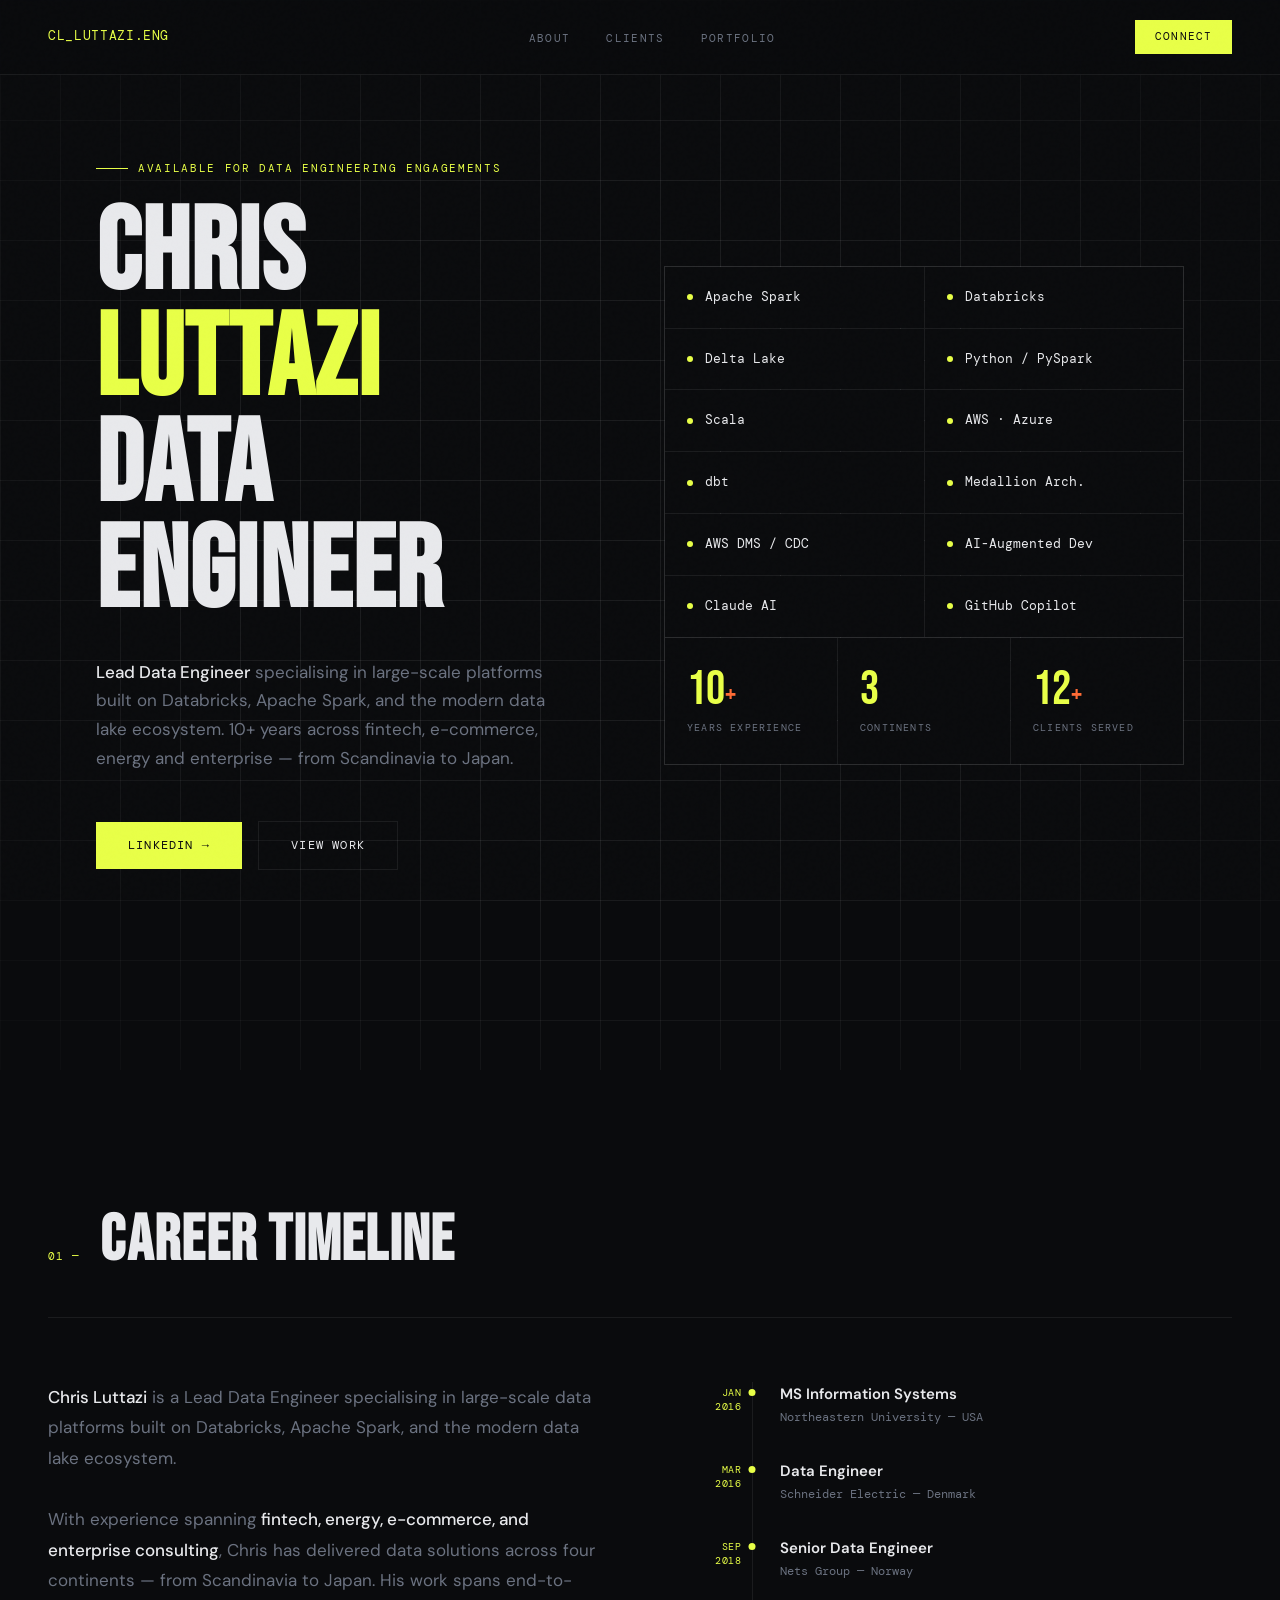
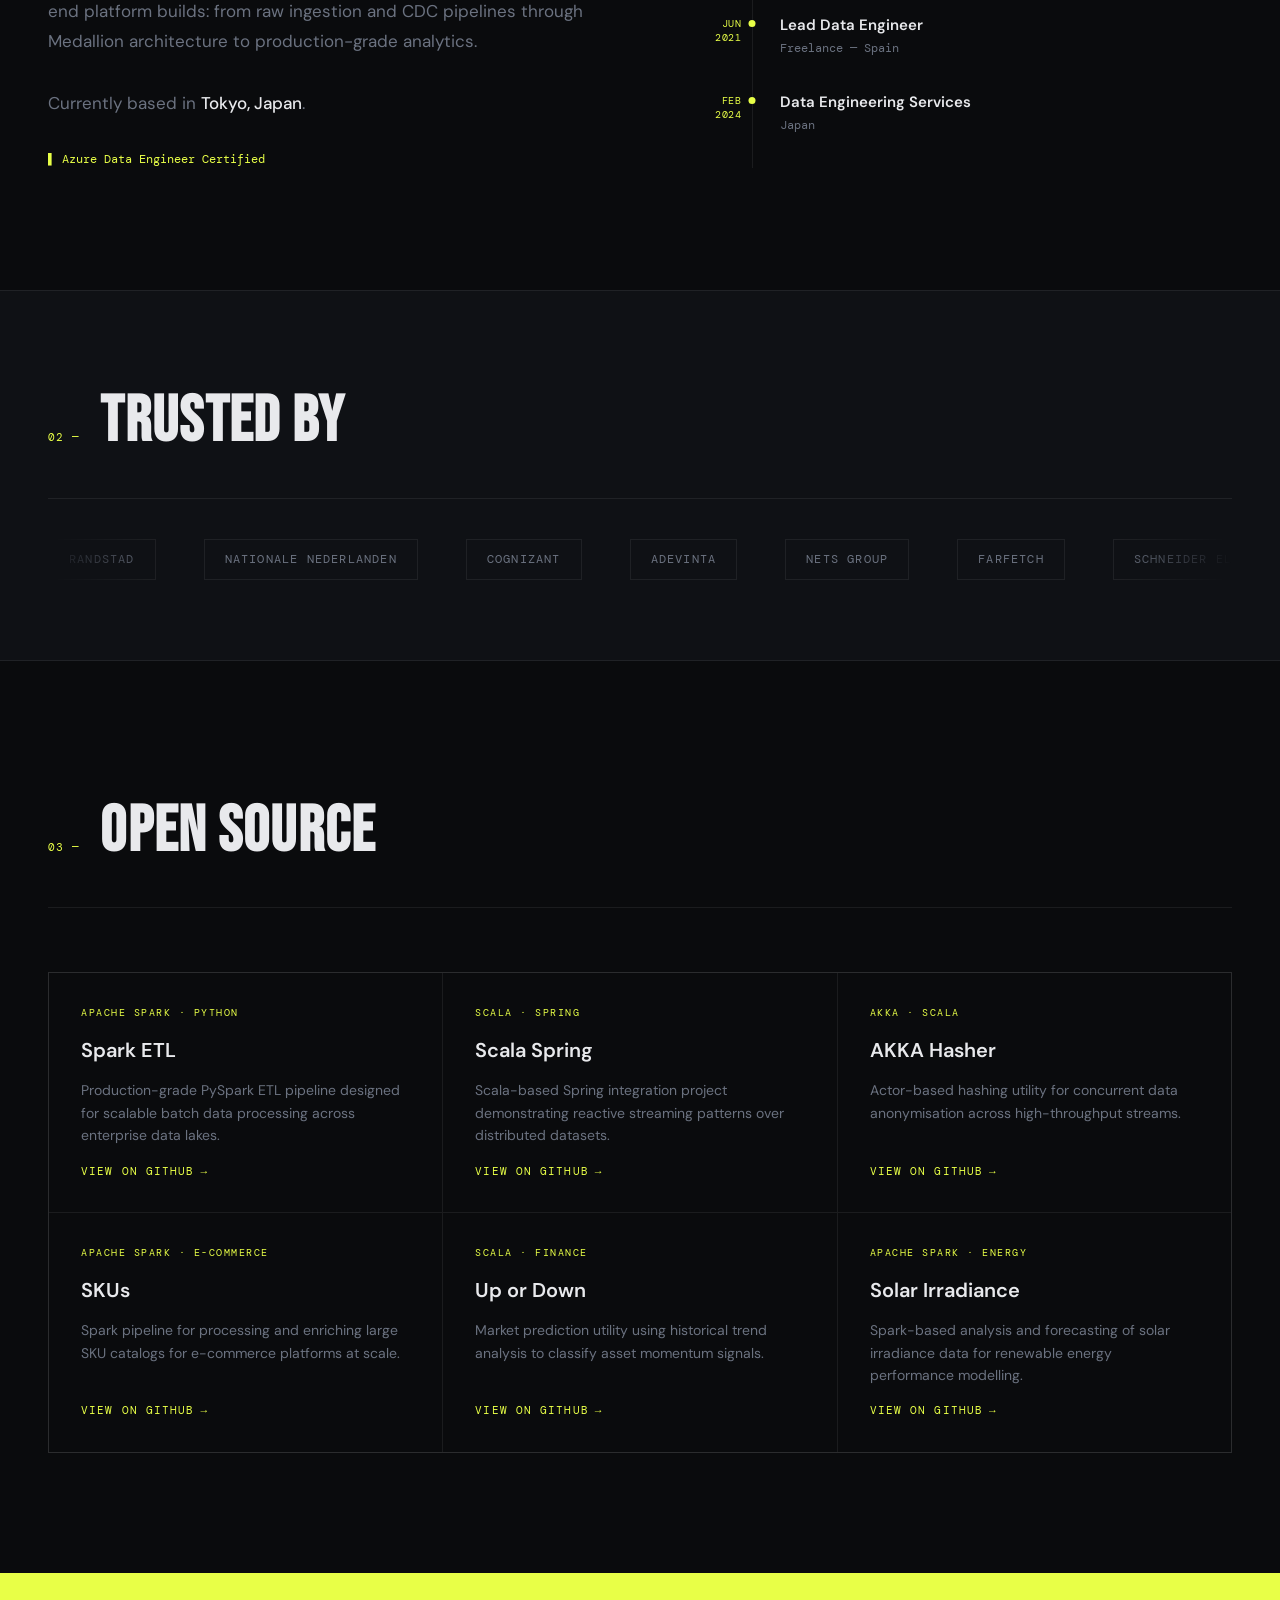
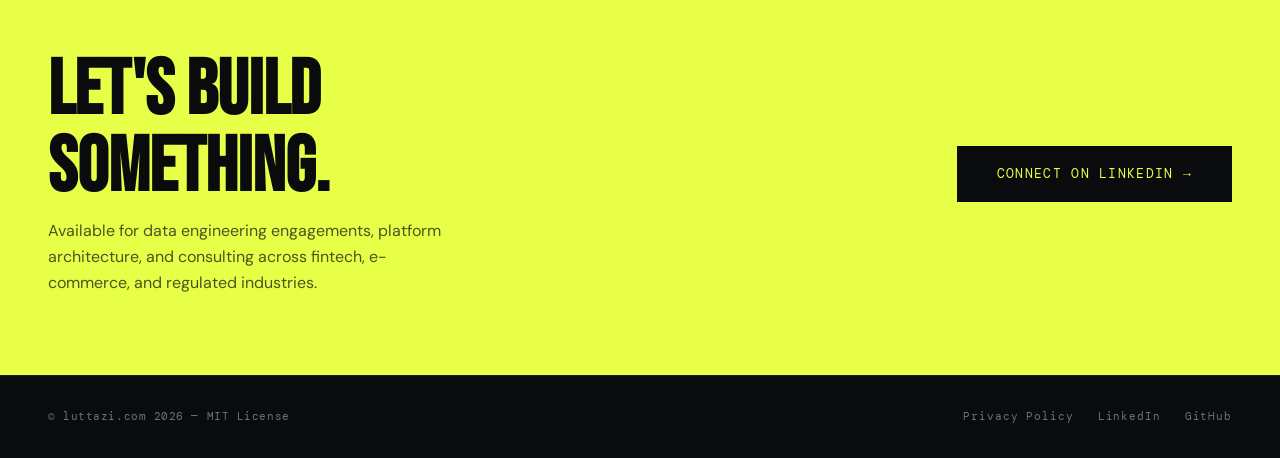
==== index.html @ 57ceda46 "Add Claude AI and GitHub Copilot to skills grid Co-Authored-By: Claude Sonnet 4.6 <noreply@anthropic" ====
<!DOCTYPE html>
<html lang="en">
<head>
<meta charset="UTF-8">
<meta name="viewport" content="width=device-width, initial-scale=1.0">
<title>Chris Luttazi — Data Engineer</title>
<link rel="preconnect" href="https://fonts.googleapis.com">
<link href="https://fonts.googleapis.com/css2?family=Bebas+Neue&family=DM+Mono:ital,wght@0,300;0,400;0,500;1,300&family=DM+Sans:wght@300;400;500;600&display=swap" rel="stylesheet">
<style>
  :root {
    --bg: #0a0b0d;
    --bg2: #0f1115;
    --surface: #14161b;
    --border: rgba(255,255,255,0.07);
    --accent: #e8ff47;
    --accent2: #ff6b35;
    --text: #e8e9ec;
    --muted: #6b7280;
    --mono: 'DM Mono', monospace;
    --sans: 'DM Sans', sans-serif;
    --display: 'Bebas Neue', sans-serif;
  }

  *, *::before, *::after { box-sizing: border-box; margin: 0; padding: 0; }

  html { scroll-behavior: smooth; }

  body {
    background: var(--bg);
    color: var(--text);
    font-family: var(--sans);
    font-size: 16px;
    line-height: 1.6;
    overflow-x: hidden;
  }

  /* ── NOISE TEXTURE OVERLAY ─────────────────── */
  body::before {
    content: '';
    position: fixed;
    inset: 0;
    background-image: url("data:image/svg+xml,%3Csvg viewBox='0 0 256 256' xmlns='http://www.w3.org/2000/svg'%3E%3Cfilter id='n'%3E%3CfeTurbulence type='fractalNoise' baseFrequency='0.9' numOctaves='4' stitchTiles='stitch'/%3E%3C/filter%3E%3Crect width='100%25' height='100%25' filter='url(%23n)' opacity='0.035'/%3E%3C/svg%3E");
    pointer-events: none;
    z-index: 999;
    opacity: 0.4;
  }

  /* ── NAV ────────────────────────────────────── */
  nav {
    position: fixed;
    top: 0; left: 0; right: 0;
    z-index: 100;
    display: flex;
    align-items: center;
    justify-content: space-between;
    padding: 20px 48px;
    border-bottom: 1px solid var(--border);
    background: rgba(10,11,13,0.85);
    backdrop-filter: blur(12px);
  }

  .nav-logo {
    font-family: var(--mono);
    font-size: 13px;
    color: var(--accent);
    letter-spacing: 0.05em;
    text-decoration: none;
  }

  .nav-links {
    display: flex;
    gap: 36px;
    list-style: none;
  }

  .nav-links a {
    font-family: var(--mono);
    font-size: 11px;
    letter-spacing: 0.12em;
    text-transform: uppercase;
    color: var(--muted);
    text-decoration: none;
    transition: color 0.2s;
  }

  .nav-links a:hover { color: var(--accent); }

  .nav-cta {
    font-family: var(--mono);
    font-size: 11px;
    letter-spacing: 0.1em;
    text-transform: uppercase;
    color: var(--bg);
    background: var(--accent);
    padding: 8px 20px;
    text-decoration: none;
    transition: background 0.2s;
  }

  .nav-cta:hover { background: #d4eb00; }

  /* ── HERO ────────────────────────────────────── */
  #hero {
    min-height: 100vh;
    display: grid;
    grid-template-columns: 1fr 1fr;
    padding-top: 80px;
    position: relative;
    overflow: hidden;
  }

  .hero-grid-bg {
    position: absolute;
    inset: 0;
    background-image:
      linear-gradient(var(--border) 1px, transparent 1px),
      linear-gradient(90deg, var(--border) 1px, transparent 1px);
    background-size: 60px 60px;
    mask-image: radial-gradient(ellipse 80% 80% at 50% 50%, black 40%, transparent 100%);
  }

  .hero-left {
    display: flex;
    flex-direction: column;
    justify-content: center;
    padding: 80px 48px 80px 48px;
    position: relative;
    z-index: 1;
  }

  .hero-label {
    font-family: var(--mono);
    font-size: 11px;
    letter-spacing: 0.15em;
    text-transform: uppercase;
    color: var(--accent);
    margin-bottom: 24px;
    display: flex;
    align-items: center;
    gap: 10px;
  }

  .hero-label::before {
    content: '';
    display: block;
    width: 32px;
    height: 1px;
    background: var(--accent);
  }

  .hero-title {
    font-family: var(--display);
    font-size: clamp(72px, 9vw, 130px);
    line-height: 0.92;
    letter-spacing: 0.01em;
    margin-bottom: 32px;
  }

  .hero-title .line-accent { color: var(--accent); }

  .hero-desc {
    font-size: 17px;
    color: var(--muted);
    line-height: 1.7;
    max-width: 480px;
    margin-bottom: 48px;
  }

  .hero-desc strong { color: var(--text); font-weight: 500; }

  .hero-actions {
    display: flex;
    gap: 16px;
    align-items: center;
  }

  .btn-primary {
    font-family: var(--mono);
    font-size: 12px;
    letter-spacing: 0.1em;
    text-transform: uppercase;
    color: var(--bg);
    background: var(--accent);
    padding: 14px 32px;
    text-decoration: none;
    transition: all 0.2s;
  }

  .btn-primary:hover { background: #d4eb00; transform: translateY(-1px); }

  .btn-ghost {
    font-family: var(--mono);
    font-size: 12px;
    letter-spacing: 0.1em;
    text-transform: uppercase;
    color: var(--text);
    border: 1px solid var(--border);
    padding: 14px 32px;
    text-decoration: none;
    transition: all 0.2s;
  }

  .btn-ghost:hover { border-color: var(--accent); color: var(--accent); }

  .hero-right {
    display: flex;
    flex-direction: column;
    justify-content: center;
    padding: 80px 48px 80px 24px;
    position: relative;
    z-index: 1;
  }

  .stack-grid {
    display: grid;
    grid-template-columns: 1fr 1fr;
    gap: 1px;
    background: var(--border);
    border: 1px solid var(--border);
  }

  .stack-item {
    background: var(--bg);
    padding: 20px 22px;
    display: flex;
    align-items: center;
    gap: 12px;
    transition: background 0.2s;
  }

  .stack-item:hover { background: var(--surface); }

  .stack-dot {
    width: 6px;
    height: 6px;
    border-radius: 50%;
    background: var(--accent);
    flex-shrink: 0;
  }

  .stack-item span {
    font-family: var(--mono);
    font-size: 13px;
    color: var(--text);
  }

  .hero-stats {
    display: grid;
    grid-template-columns: repeat(3, 1fr);
    gap: 1px;
    background: var(--border);
    border: 1px solid var(--border);
    border-top: none;
  }

  .stat {
    background: var(--bg);
    padding: 28px 22px;
  }

  .stat-num {
    font-family: var(--display);
    font-size: 48px;
    color: var(--accent);
    line-height: 1;
    margin-bottom: 6px;
  }

  .stat-label {
    font-family: var(--mono);
    font-size: 10px;
    letter-spacing: 0.12em;
    text-transform: uppercase;
    color: var(--muted);
  }

  /* ── SECTION BASE ───────────────────────────── */
  section {
    padding: 120px 48px;
    max-width: 1280px;
    margin: 0 auto;
  }

  .section-header {
    display: flex;
    align-items: baseline;
    gap: 20px;
    margin-bottom: 64px;
    border-bottom: 1px solid var(--border);
    padding-bottom: 24px;
  }

  .section-num {
    font-family: var(--mono);
    font-size: 11px;
    color: var(--accent);
    letter-spacing: 0.1em;
  }

  .section-title {
    font-family: var(--display);
    font-size: clamp(36px, 5vw, 64px);
    letter-spacing: 0.02em;
    flex: 1;
  }

  /* ── TIMELINE ───────────────────────────────── */
  #about { max-width: 1280px; }

  .about-grid {
    display: grid;
    grid-template-columns: 1fr 1fr;
    gap: 80px;
    align-items: start;
  }

  .about-bio {
    font-size: 17px;
    color: var(--muted);
    line-height: 1.8;
  }

  .about-bio strong { color: var(--text); font-weight: 500; }

  .timeline {
    position: relative;
  }

  .timeline::before {
    content: '';
    position: absolute;
    left: 72px;
    top: 0; bottom: 0;
    width: 1px;
    background: var(--border);
  }

  .timeline-item {
    display: grid;
    grid-template-columns: 72px 1fr;
    gap: 0;
    margin-bottom: 32px;
  }

  .timeline-date {
    font-family: var(--mono);
    font-size: 10px;
    letter-spacing: 0.08em;
    color: var(--accent);
    text-align: right;
    line-height: 1.4;
    padding-top: 4px;
    padding-right: 10px;
  }

  .timeline-content {
    padding-left: 28px;
    position: relative;
  }

  .timeline-content::before {
    content: '';
    position: absolute;
    left: 0;
    top: 7px;
    width: 7px;
    height: 7px;
    background: var(--accent);
    border-radius: 50%;
    transform: translateX(-50%);
  }



  .timeline-role {
    font-family: var(--sans);
    font-weight: 600;
    font-size: 15px;
    color: var(--text);
    margin-bottom: 2px;
  }

  .timeline-org {
    font-family: var(--mono);
    font-size: 12px;
    color: var(--muted);
  }

  /* ── CLIENTS ────────────────────────────────── */
  #clients {
    background: var(--bg2);
    max-width: 100%;
    border-top: 1px solid var(--border);
    border-bottom: 1px solid var(--border);
    padding: 80px 48px;
  }

  #clients .inner {
    max-width: 1280px;
    margin: 0 auto;
  }

  .client-scroll-track {
    overflow: hidden;
    mask-image: linear-gradient(90deg, transparent, black 10%, black 90%, transparent);
  }

  .client-scroll {
    display: flex;
    gap: 48px;
    align-items: center;
    animation: scroll-left 30s linear infinite;
    width: max-content;
  }

  .client-scroll:hover { animation-play-state: paused; }

  @keyframes scroll-left {
    from { transform: translateX(0); }
    to { transform: translateX(-50%); }
  }

  .client-tag {
    font-family: var(--mono);
    font-size: 12px;
    letter-spacing: 0.1em;
    text-transform: uppercase;
    color: var(--muted);
    white-space: nowrap;
    padding: 10px 20px;
    border: 1px solid var(--border);
    transition: all 0.2s;
  }

  .client-tag:hover { color: var(--accent); border-color: var(--accent); }

  /* ── PORTFOLIO ──────────────────────────────── */
  .portfolio-grid {
    display: grid;
    grid-template-columns: repeat(3, 1fr);
    gap: 1px;
    background: var(--border);
    border: 1px solid var(--border);
  }

  .project-card {
    background: var(--bg);
    padding: 32px;
    display: flex;
    flex-direction: column;
    gap: 16px;
    transition: background 0.25s;
    text-decoration: none;
    color: inherit;
    position: relative;
    overflow: hidden;
  }

  .project-card::after {
    content: '';
    position: absolute;
    bottom: 0; left: 0; right: 0;
    height: 2px;
    background: var(--accent);
    transform: scaleX(0);
    transform-origin: left;
    transition: transform 0.3s ease;
  }

  .project-card:hover { background: var(--surface); }
  .project-card:hover::after { transform: scaleX(1); }

  .project-tag {
    font-family: var(--mono);
    font-size: 10px;
    letter-spacing: 0.15em;
    text-transform: uppercase;
    color: var(--accent);
  }

  .project-title {
    font-family: var(--sans);
    font-size: 20px;
    font-weight: 600;
    color: var(--text);
    line-height: 1.3;
  }

  .project-desc {
    font-size: 14px;
    color: var(--muted);
    line-height: 1.6;
    flex: 1;
  }

  .project-link {
    font-family: var(--mono);
    font-size: 11px;
    letter-spacing: 0.1em;
    text-transform: uppercase;
    color: var(--accent);
    display: flex;
    align-items: center;
    gap: 6px;
  }

  .project-link::after { content: '→'; }

  /* ── CTA BAND ───────────────────────────────── */
  #contact {
    background: var(--accent);
    max-width: 100%;
    border: none;
    padding: 80px 48px;
  }

  #contact .inner {
    max-width: 1280px;
    margin: 0 auto;
    display: flex;
    align-items: center;
    justify-content: space-between;
    gap: 40px;
  }

  #contact h2 {
    font-family: var(--display);
    font-size: clamp(40px, 6vw, 80px);
    color: var(--bg);
    line-height: 1;
  }

  #contact p {
    font-size: 16px;
    color: rgba(10,11,13,0.7);
    max-width: 400px;
    margin-top: 12px;
  }

  .cta-link {
    font-family: var(--mono);
    font-size: 13px;
    letter-spacing: 0.1em;
    text-transform: uppercase;
    color: var(--accent);
    background: var(--bg);
    padding: 18px 40px;
    text-decoration: none;
    white-space: nowrap;
    transition: all 0.2s;
    flex-shrink: 0;
  }

  .cta-link:hover { background: #0f1115; }

  /* ── FOOTER ─────────────────────────────────── */
  footer {
    background: var(--bg);
    border-top: 1px solid var(--border);
    padding: 32px 48px;
    display: flex;
    align-items: center;
    justify-content: space-between;
  }

  .footer-left {
    font-family: var(--mono);
    font-size: 11px;
    color: var(--muted);
    letter-spacing: 0.05em;
  }

  .footer-links {
    display: flex;
    gap: 24px;
  }

  .footer-links a {
    font-family: var(--mono);
    font-size: 11px;
    color: var(--muted);
    text-decoration: none;
    letter-spacing: 0.08em;
    transition: color 0.2s;
  }

  .footer-links a:hover { color: var(--accent); }

  /* ── ANIMATIONS ──────────────────────────────── */
  .fade-in {
    opacity: 0;
    transform: translateY(20px);
    transition: opacity 0.6s ease, transform 0.6s ease;
  }

  .fade-in.visible {
    opacity: 1;
    transform: translateY(0);
  }

  /* ── TERMINAL BLINK ──────────────────────────── */
  .blink {
    animation: blink 1.1s step-end infinite;
  }

  @keyframes blink {
    50% { opacity: 0; }
  }

  /* ── HAMBURGER ───────────────────────────────── */
  .nav-hamburger {
    display: none;
    flex-direction: column;
    gap: 5px;
    background: none;
    border: none;
    cursor: pointer;
    padding: 4px;
  }

  .nav-hamburger span {
    display: block;
    width: 22px;
    height: 1px;
    background: var(--text);
    transition: all 0.25s;
  }

  /* ── RESPONSIVE ──────────────────────────────── */
  @media (max-width: 900px) {
    nav { padding: 16px 24px; position: relative; }
    .nav-hamburger { display: flex; }
    .nav-links {
      display: none;
      position: absolute;
      top: 100%;
      left: 0; right: 0;
      flex-direction: column;
      gap: 0;
      background: rgba(10,11,13,0.97);
      backdrop-filter: blur(12px);
      border-bottom: 1px solid var(--border);
    }
    .nav-links.open { display: flex; }
    .nav-links li a {
      display: block;
      padding: 16px 24px;
      border-top: 1px solid var(--border);
    }
    #hero { grid-template-columns: 1fr; min-height: auto; }
    .hero-left { padding: 100px 24px 40px; }
    .hero-right { padding: 0 24px 60px; }
    section { padding: 80px 24px; }
    .about-grid { grid-template-columns: 1fr; gap: 48px; }
    .portfolio-grid { grid-template-columns: 1fr 1fr; }
    #contact .inner { flex-direction: column; }
    footer { flex-direction: column; gap: 16px; text-align: center; }
    .hero-stats { grid-template-columns: repeat(3, 1fr); }
  }

  @media (max-width: 600px) {
    .portfolio-grid { grid-template-columns: 1fr; }
    .stack-grid { grid-template-columns: 1fr 1fr; }
    .hero-title { font-size: 64px; }
    .hero-stats { grid-template-columns: 1fr 1fr; }
  }
</style>
</head>
<body>

<!-- NAV -->
<nav>
  <a href="#" class="nav-logo">CL_LUTTAZI.ENG</a>
  <ul class="nav-links">
    <li><a href="#about">About</a></li>
    <li><a href="#clients">Clients</a></li>
    <li><a href="#portfolio">Portfolio</a></li>
  </ul>
  <a href="https://www.linkedin.com/in/chrisluttazi/" class="nav-cta" target="_blank">Connect</a>
  <button class="nav-hamburger" aria-label="Toggle navigation" aria-expanded="false">
    <span></span><span></span><span></span>
  </button>
</nav>

<!-- HERO -->
<section id="hero">
  <div class="hero-grid-bg"></div>

  <div class="hero-left">
    <div class="hero-label">Available for Data Engineering Engagements</div>
    <h1 class="hero-title">
      CHRIS<br>
      <span class="line-accent">LUTTAZI</span><br>
      DATA<br>
      ENGINEER
    </h1>
    <p class="hero-desc">
      <strong>Lead Data Engineer</strong> specialising in large-scale platforms built on Databricks, Apache Spark, and the modern data lake ecosystem. 10+ years across fintech, e-commerce, energy and enterprise — from Scandinavia to Japan.
    </p>
    <div class="hero-actions">
      <a href="https://www.linkedin.com/in/chrisluttazi/" class="btn-primary" target="_blank">LinkedIn →</a>
      <a href="#portfolio" class="btn-ghost">View Work</a>
    </div>
  </div>

  <div class="hero-right">
    <div class="stack-grid">
      <div class="stack-item"><div class="stack-dot"></div><span>Apache Spark</span></div>
      <div class="stack-item"><div class="stack-dot"></div><span>Databricks</span></div>
      <div class="stack-item"><div class="stack-dot"></div><span>Delta Lake</span></div>
      <div class="stack-item"><div class="stack-dot"></div><span>Python / PySpark</span></div>
      <div class="stack-item"><div class="stack-dot"></div><span>Scala</span></div>
      <div class="stack-item"><div class="stack-dot"></div><span>AWS · Azure</span></div>
      <div class="stack-item"><div class="stack-dot"></div><span>dbt</span></div>
      <div class="stack-item"><div class="stack-dot"></div><span>Medallion Arch.</span></div>
      <div class="stack-item"><div class="stack-dot"></div><span>AWS DMS / CDC</span></div>
      <div class="stack-item"><div class="stack-dot"></div><span>AI-Augmented Dev</span></div>
      <div class="stack-item"><div class="stack-dot"></div><span>Claude AI</span></div>
      <div class="stack-item"><div class="stack-dot"></div><span>GitHub Copilot</span></div>
    </div>
    <div class="hero-stats">
      <div class="stat">
        <div class="stat-num">10<span style="font-size:28px;color:var(--accent2)">+</span></div>
        <div class="stat-label">Years Experience</div>
      </div>
      <div class="stat">
        <div class="stat-num">3</div>
        <div class="stat-label">Continents</div>
      </div>
      <div class="stat">
        <div class="stat-num">12<span style="font-size:28px;color:var(--accent2)">+</span></div>
        <div class="stat-label">Clients Served</div>
      </div>
    </div>
  </div>
</section>

<!-- ABOUT -->
<section id="about">
  <div class="section-header">
    <span class="section-num">01 —</span>
    <h2 class="section-title">CAREER TIMELINE</h2>
  </div>
  <div class="about-grid">
    <div class="about-bio fade-in">
      <p><strong>Chris Luttazi</strong> is a Lead Data Engineer specialising in large-scale data platforms built on Databricks, Apache Spark, and the modern data lake ecosystem.</p>
      <br>
      <p>With experience spanning <strong>fintech, energy, e-commerce, and enterprise consulting</strong>, Chris has delivered data solutions across four continents — from Scandinavia to Japan. His work spans end-to-end platform builds: from raw ingestion and CDC pipelines through Medallion architecture to production-grade analytics.</p>
      <br>
      <p>Currently based in <strong>Tokyo, Japan</strong>.</p>
      <br>
      <p style="font-family: var(--mono); font-size: 12px; color: var(--accent);">
        <span class="blink">▌</span> Azure Data Engineer Certified
      </p>
    </div>
    <div class="timeline fade-in">
      <div class="timeline-item">
        <div class="timeline-date">JAN<br>2016</div>
        <div class="timeline-content">
          <div class="timeline-role">MS Information Systems</div>
          <div class="timeline-org">Northeastern University — USA</div>
        </div>
      </div>
      <div class="timeline-item">
        <div class="timeline-date">MAR<br>2016</div>
        <div class="timeline-content">
          <div class="timeline-role">Data Engineer</div>
          <div class="timeline-org">Schneider Electric — Denmark</div>
        </div>
      </div>
      <div class="timeline-item">
        <div class="timeline-date">SEP<br>2018</div>
        <div class="timeline-content">
          <div class="timeline-role">Senior Data Engineer</div>
          <div class="timeline-org">Nets Group — Norway</div>
        </div>
      </div>
      <div class="timeline-item">
        <div class="timeline-date">JUN<br>2021</div>
        <div class="timeline-content">
          <div class="timeline-role">Lead Data Engineer</div>
          <div class="timeline-org">Freelance — Spain</div>
        </div>
      </div>
      <div class="timeline-item">
        <div class="timeline-date">FEB<br>2024</div>
        <div class="timeline-content">
          <div class="timeline-role">Data Engineering Services</div>
          <div class="timeline-org">Japan</div>
        </div>
      </div>
    </div>
  </div>
</section>

<!-- CLIENTS -->
<div id="clients">
  <div class="inner">
    <div class="section-header" style="margin-bottom: 40px;">
      <span class="section-num">02 —</span>
      <h2 class="section-title">TRUSTED BY</h2>
    </div>
    <div class="client-scroll-track">
      <div class="client-scroll">
        <!-- first set -->
        <div class="client-tag">Randstad</div>
        <div class="client-tag">Nationale Nederlanden</div>
        <div class="client-tag">Cognizant</div>
        <div class="client-tag">Adevinta</div>
        <div class="client-tag">Nets Group</div>
        <div class="client-tag">Farfetch</div>
        <div class="client-tag">Schneider Electric</div>
        <div class="client-tag">Philip Morris International</div>
        <div class="client-tag">Huddle Group</div>
        <div class="client-tag">ExxonMobil</div>
        <div class="client-tag">Accenture</div>
        <div class="client-tag">Iceberg Solutions</div>
        <!-- duplicate for seamless loop -->
        <div class="client-tag">Randstad</div>
        <div class="client-tag">Nationale Nederlanden</div>
        <div class="client-tag">Cognizant</div>
        <div class="client-tag">Adevinta</div>
        <div class="client-tag">Nets Group</div>
        <div class="client-tag">Farfetch</div>
        <div class="client-tag">Schneider Electric</div>
        <div class="client-tag">Philip Morris International</div>
        <div class="client-tag">Huddle Group</div>
        <div class="client-tag">ExxonMobil</div>
        <div class="client-tag">Accenture</div>
        <div class="client-tag">Iceberg Solutions</div>
      </div>
    </div>
  </div>
</div>

<!-- PORTFOLIO -->
<section id="portfolio">
  <div class="section-header">
    <span class="section-num">03 —</span>
    <h2 class="section-title">OPEN SOURCE</h2>
  </div>
  <div class="portfolio-grid">
    <a class="project-card fade-in" href="https://github.com/cluttazi/spark-etl" target="_blank">
      <div class="project-tag">Apache Spark · Python</div>
      <div class="project-title">Spark ETL</div>
      <div class="project-desc">Production-grade PySpark ETL pipeline designed for scalable batch data processing across enterprise data lakes.</div>
      <div class="project-link">View on GitHub</div>
    </a>
    <a class="project-card fade-in" href="https://github.com/cluttazi/scala-spring" target="_blank">
      <div class="project-tag">Scala · Spring</div>
      <div class="project-title">Scala Spring</div>
      <div class="project-desc">Scala-based Spring integration project demonstrating reactive streaming patterns over distributed datasets.</div>
      <div class="project-link">View on GitHub</div>
    </a>
    <a class="project-card fade-in" href="https://github.com/cluttazi/hasher" target="_blank">
      <div class="project-tag">AKKA · Scala</div>
      <div class="project-title">AKKA Hasher</div>
      <div class="project-desc">Actor-based hashing utility for concurrent data anonymisation across high-throughput streams.</div>
      <div class="project-link">View on GitHub</div>
    </a>
    <a class="project-card fade-in" href="https://github.com/cluttazi/skus" target="_blank">
      <div class="project-tag">Apache Spark · E-Commerce</div>
      <div class="project-title">SKUs</div>
      <div class="project-desc">Spark pipeline for processing and enriching large SKU catalogs for e-commerce platforms at scale.</div>
      <div class="project-link">View on GitHub</div>
    </a>
    <a class="project-card fade-in" href="https://github.com/cluttazi/upordown" target="_blank">
      <div class="project-tag">Scala · Finance</div>
      <div class="project-title">Up or Down</div>
      <div class="project-desc">Market prediction utility using historical trend analysis to classify asset momentum signals.</div>
      <div class="project-link">View on GitHub</div>
    </a>
    <a class="project-card fade-in" href="https://github.com/cluttazi/solar-irradiance" target="_blank">
      <div class="project-tag">Apache Spark · Energy</div>
      <div class="project-title">Solar Irradiance</div>
      <div class="project-desc">Spark-based analysis and forecasting of solar irradiance data for renewable energy performance modelling.</div>
      <div class="project-link">View on GitHub</div>
    </a>
  </div>
</section>

<!-- CTA -->
<div id="contact">
  <div class="inner">
    <div>
      <h2>LET'S BUILD<br>SOMETHING.</h2>
      <p>Available for data engineering engagements, platform architecture, and consulting across fintech, e-commerce, and regulated industries.</p>
    </div>
    <a href="https://www.linkedin.com/in/chrisluttazi/" class="cta-link" target="_blank">Connect on LinkedIn →</a>
  </div>
</div>

<!-- FOOTER -->
<footer>
  <div class="footer-left">© luttazi.com 2026 — MIT License</div>
  <div class="footer-links">
    <a href="privacy.html">Privacy Policy</a>
    <a href="https://www.linkedin.com/in/chrisluttazi/" target="_blank">LinkedIn</a>
    <a href="https://github.com/cluttazi" target="_blank">GitHub</a>
  </div>
</footer>

<script>
  // Scroll-triggered fade-in
  const observer = new IntersectionObserver((entries) => {
    entries.forEach(entry => {
      if (entry.isIntersecting) entry.target.classList.add('visible');
    });
  }, { threshold: 0.1 });

  document.querySelectorAll('.fade-in').forEach(el => observer.observe(el));

  // Mobile nav toggle
  const hamburger = document.querySelector('.nav-hamburger');
  const navLinks = document.querySelector('.nav-links');

  hamburger.addEventListener('click', () => {
    const isOpen = navLinks.classList.toggle('open');
    hamburger.setAttribute('aria-expanded', isOpen);
  });

  // Close nav when a link is clicked
  navLinks.querySelectorAll('a').forEach(link => {
    link.addEventListener('click', () => {
      navLinks.classList.remove('open');
      hamburger.setAttribute('aria-expanded', 'false');
    });
  });
</script>
</body>
</html>
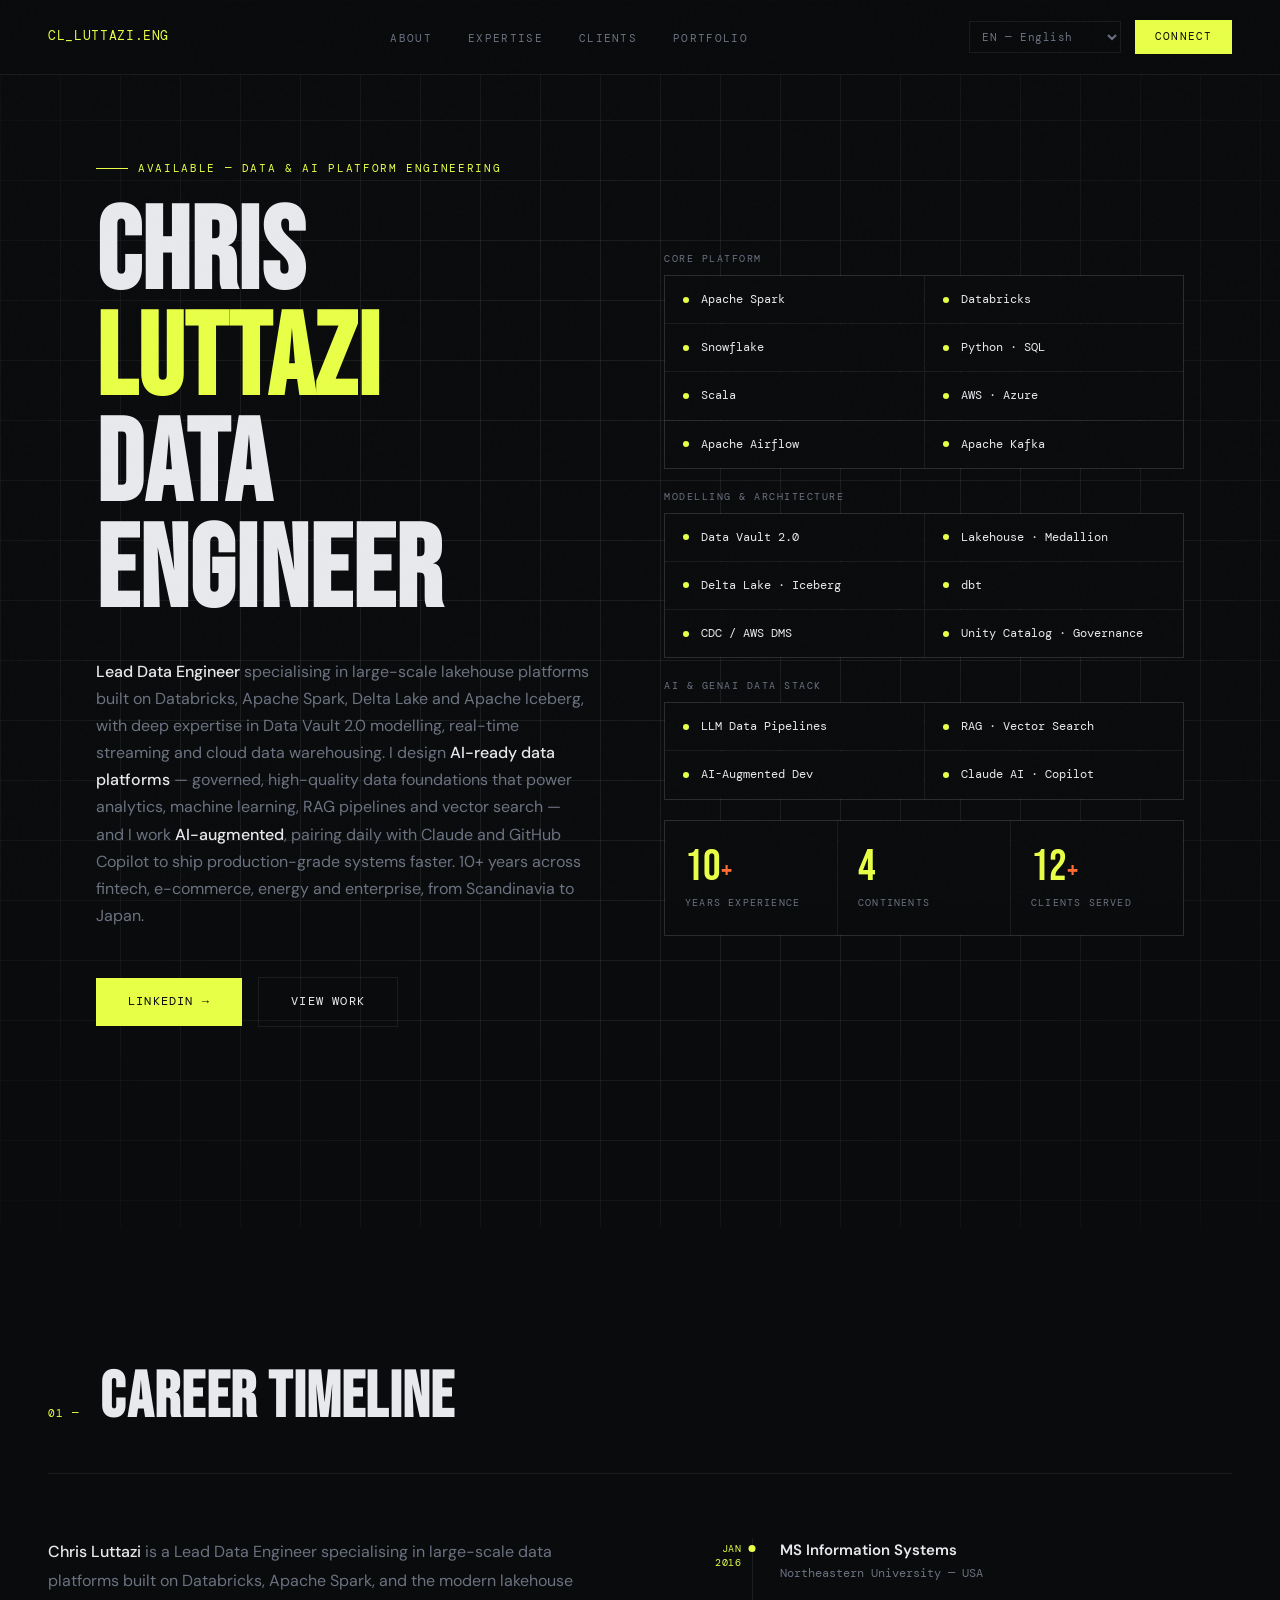
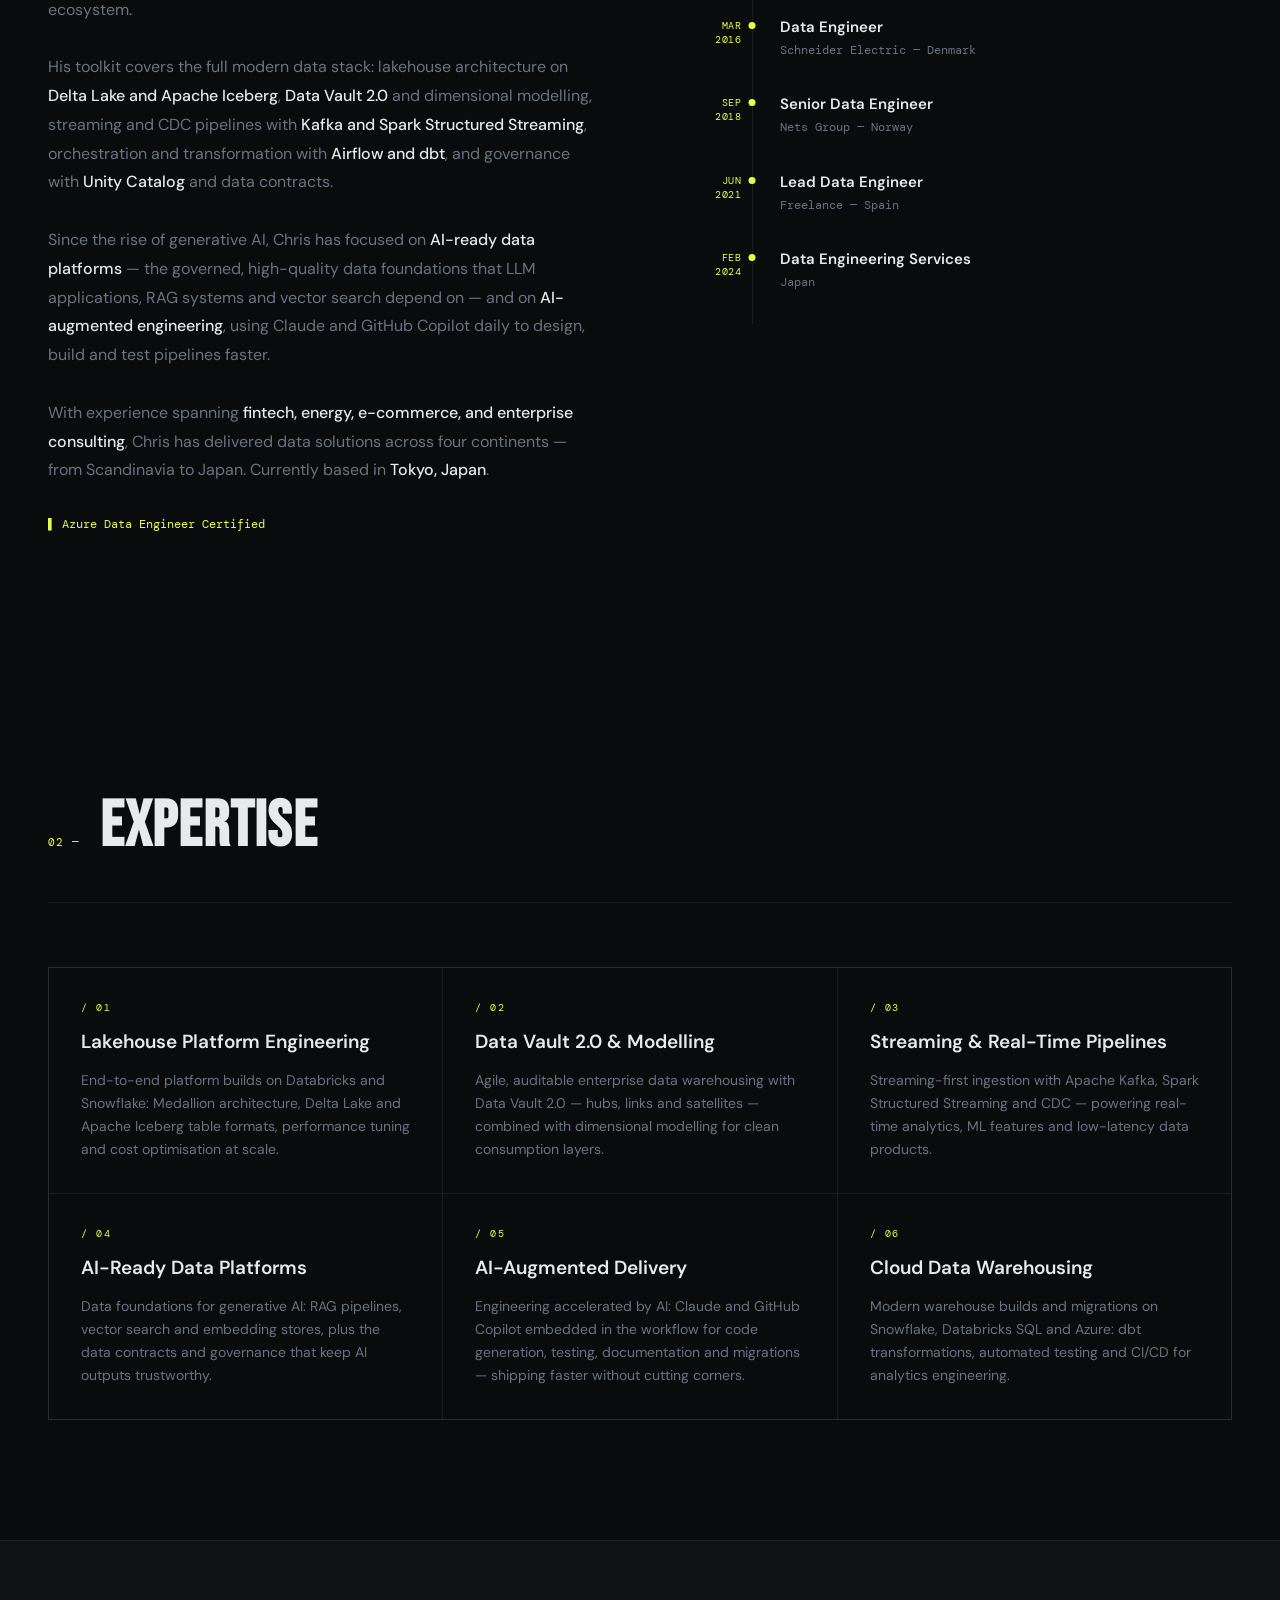
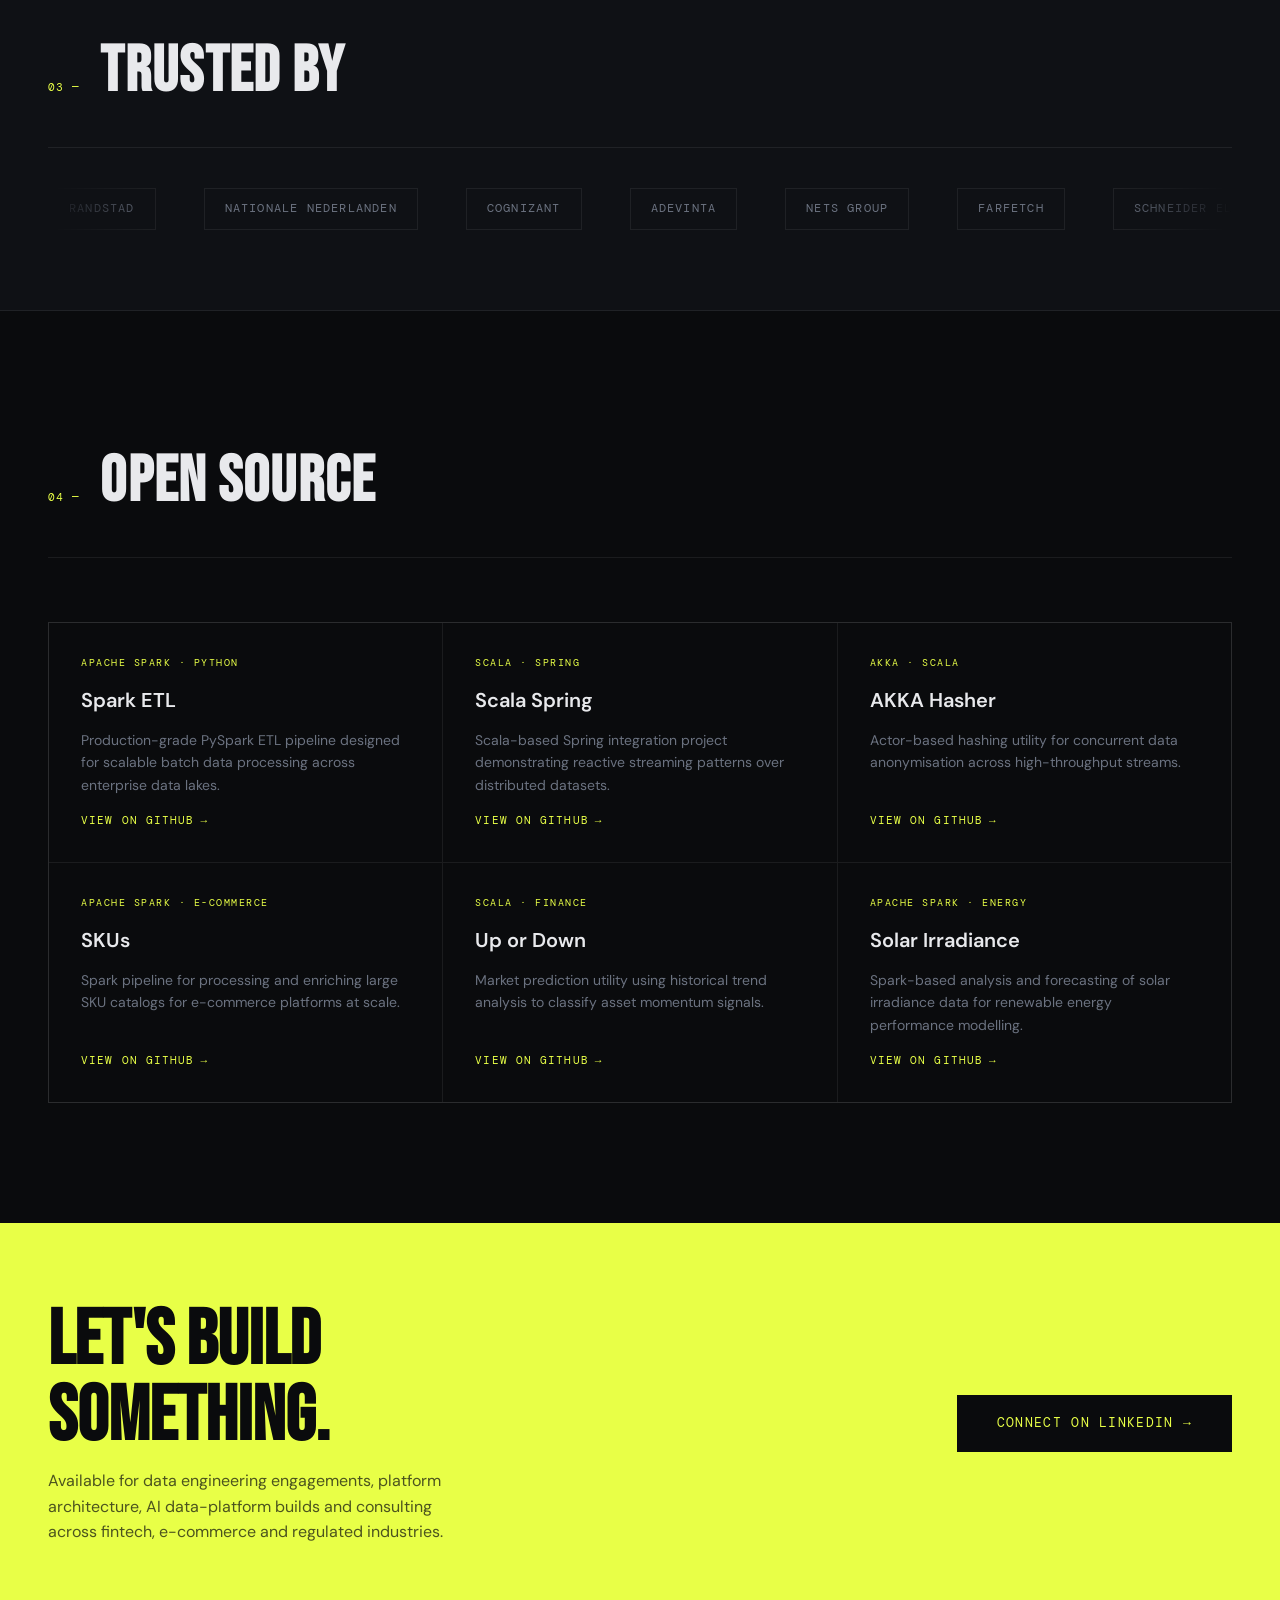
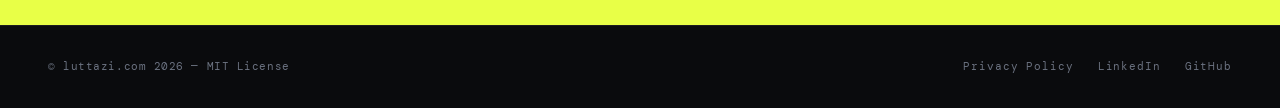
==== commit c495a013: "Align site with 2026 data engineering market: AI narrative, Data Vault 2.0, 15-language i18n - Expan" ====
--- a/index.html
+++ b/index.html
@@ -3,7 +3,42 @@
 <head>
 <meta charset="UTF-8">
 <meta name="viewport" content="width=device-width, initial-scale=1.0">
-<title>Chris Luttazi — Data Engineer</title>
+<title>Chris Luttazi — Lead Data Engineer | Databricks · Data Vault 2.0 · Lakehouse · AI</title>
+<meta name="description" content="Lead Data Engineer specialising in Databricks, Apache Spark, Data Vault 2.0, lakehouse architecture (Delta Lake, Apache Iceberg), Snowflake, streaming with Kafka, and AI-ready data platforms — RAG pipelines, vector search and LLM data engineering. 10+ years across fintech, e-commerce, energy and enterprise. Based in Tokyo, available worldwide.">
+<link rel="canonical" href="https://luttazi.com/">
+<link rel="icon" href="assets/favicon.ico">
+<meta property="og:type" content="website">
+<meta property="og:url" content="https://luttazi.com/">
+<meta property="og:title" content="Chris Luttazi — Lead Data Engineer | Databricks · Data Vault 2.0 · Lakehouse · AI">
+<meta property="og:description" content="Lead Data Engineer specialising in Databricks, Apache Spark, Data Vault 2.0, lakehouse architecture, streaming and AI-ready data platforms. 10+ years, four continents, based in Tokyo.">
+<meta property="og:site_name" content="luttazi.com">
+<meta name="twitter:card" content="summary">
+<meta name="twitter:title" content="Chris Luttazi — Lead Data Engineer">
+<meta name="twitter:description" content="Databricks · Apache Spark · Data Vault 2.0 · Lakehouse · Streaming · AI-ready data platforms. 10+ years, based in Tokyo, available worldwide.">
+<script type="application/ld+json">
+{
+  "@context": "https://schema.org",
+  "@type": "Person",
+  "name": "Chris Luttazi",
+  "jobTitle": "Lead Data Engineer",
+  "url": "https://luttazi.com/",
+  "address": { "@type": "PostalAddress", "addressLocality": "Tokyo", "addressCountry": "JP" },
+  "alumniOf": { "@type": "CollegeOrUniversity", "name": "Northeastern University" },
+  "sameAs": [
+    "https://www.linkedin.com/in/chrisluttazi/",
+    "https://github.com/cluttazi"
+  ],
+  "knowsAbout": [
+    "Data Engineering", "Databricks", "Apache Spark", "Data Vault 2.0",
+    "Lakehouse Architecture", "Delta Lake", "Apache Iceberg", "Snowflake",
+    "Apache Kafka", "Spark Structured Streaming", "Apache Airflow", "dbt",
+    "Python", "SQL", "Scala", "AWS", "Microsoft Azure", "Medallion Architecture",
+    "Change Data Capture", "Data Governance", "Unity Catalog", "Data Contracts",
+    "Retrieval-Augmented Generation", "Vector Databases", "LLM Data Pipelines",
+    "AI-Augmented Software Development"
+  ]
+}
+</script>
 <link rel="preconnect" href="https://fonts.googleapis.com">
 <link href="https://fonts.googleapis.com/css2?family=Bebas+Neue&family=DM+Mono:ital,wght@0,300;0,400;0,500;1,300&family=DM+Sans:wght@300;400;500;600&display=swap" rel="stylesheet">
 <style>
@@ -85,6 +120,35 @@
 
   .nav-links a:hover { color: var(--accent); }
 
+  .nav-right {
+    display: flex;
+    align-items: center;
+    gap: 14px;
+  }
+
+  .lang-select {
+    font-family: var(--mono);
+    font-size: 11px;
+    letter-spacing: 0.05em;
+    color: var(--muted);
+    background: transparent;
+    border: 1px solid var(--border);
+    padding: 7px 8px;
+    cursor: pointer;
+    transition: all 0.2s;
+  }
+
+  .lang-select:hover, .lang-select:focus {
+    color: var(--accent);
+    border-color: var(--accent);
+    outline: none;
+  }
+
+  .lang-select option {
+    background: var(--bg2);
+    color: var(--text);
+  }
+
   .nav-cta {
     font-family: var(--mono);
     font-size: 11px;
@@ -159,10 +223,10 @@
   .hero-title .line-accent { color: var(--accent); }
 
   .hero-desc {
-    font-size: 17px;
+    font-size: 16px;
     color: var(--muted);
     line-height: 1.7;
-    max-width: 480px;
+    max-width: 520px;
     margin-bottom: 48px;
   }
 
@@ -211,6 +275,17 @@
     z-index: 1;
   }
 
+  .stack-group-label {
+    font-family: var(--mono);
+    font-size: 10px;
+    letter-spacing: 0.15em;
+    text-transform: uppercase;
+    color: var(--muted);
+    margin: 20px 0 8px;
+  }
+
+  .hero-right .stack-group-label:first-child { margin-top: 0; }
+
   .stack-grid {
     display: grid;
     grid-template-columns: 1fr 1fr;
@@ -221,7 +296,7 @@
 
   .stack-item {
     background: var(--bg);
-    padding: 20px 22px;
+    padding: 14px 18px;
     display: flex;
     align-items: center;
     gap: 12px;
@@ -240,7 +315,7 @@
 
   .stack-item span {
     font-family: var(--mono);
-    font-size: 13px;
+    font-size: 12px;
     color: var(--text);
   }
 
@@ -250,17 +325,17 @@
     gap: 1px;
     background: var(--border);
     border: 1px solid var(--border);
-    border-top: none;
+    margin-top: 20px;
   }
 
   .stat {
     background: var(--bg);
-    padding: 28px 22px;
+    padding: 24px 20px;
   }
 
   .stat-num {
     font-family: var(--display);
-    font-size: 48px;
+    font-size: 44px;
     color: var(--accent);
     line-height: 1;
     margin-bottom: 6px;
@@ -315,7 +390,7 @@
   }
 
   .about-bio {
-    font-size: 17px;
+    font-size: 16px;
     color: var(--muted);
     line-height: 1.8;
   }
@@ -384,6 +459,47 @@
     font-family: var(--mono);
     font-size: 12px;
     color: var(--muted);
+  }
+
+  /* ── EXPERTISE ──────────────────────────────── */
+  .expertise-grid {
+    display: grid;
+    grid-template-columns: repeat(3, 1fr);
+    gap: 1px;
+    background: var(--border);
+    border: 1px solid var(--border);
+  }
+
+  .expertise-card {
+    background: var(--bg);
+    padding: 32px;
+    display: flex;
+    flex-direction: column;
+    gap: 14px;
+    transition: background 0.25s;
+  }
+
+  .expertise-card:hover { background: var(--surface); }
+
+  .expertise-num {
+    font-family: var(--mono);
+    font-size: 10px;
+    letter-spacing: 0.15em;
+    color: var(--accent);
+  }
+
+  .expertise-title {
+    font-family: var(--sans);
+    font-size: 19px;
+    font-weight: 600;
+    color: var(--text);
+    line-height: 1.3;
+  }
+
+  .expertise-desc {
+    font-size: 14px;
+    color: var(--muted);
+    line-height: 1.65;
   }
 
   /* ── CLIENTS ────────────────────────────────── */
@@ -585,6 +701,13 @@
   }
 
   .footer-links a:hover { color: var(--accent); }
+
+  /* ── RTL SUPPORT ─────────────────────────────── */
+  [dir="rtl"] .timeline::before { left: auto; right: 72px; }
+  [dir="rtl"] .timeline-date { text-align: left; padding-right: 0; padding-left: 10px; }
+  [dir="rtl"] .timeline-content { padding-left: 0; padding-right: 28px; }
+  [dir="rtl"] .timeline-content::before { left: auto; right: 0; transform: translateX(50%); }
+  [dir="rtl"] .project-card::after { transform-origin: right; }
 
   /* ── ANIMATIONS ──────────────────────────────── */
   .fade-in {
@@ -647,11 +770,13 @@
       padding: 16px 24px;
       border-top: 1px solid var(--border);
     }
+    .nav-cta { display: none; }
     #hero { grid-template-columns: 1fr; min-height: auto; }
     .hero-left { padding: 100px 24px 40px; }
     .hero-right { padding: 0 24px 60px; }
     section { padding: 80px 24px; }
     .about-grid { grid-template-columns: 1fr; gap: 48px; }
+    .expertise-grid { grid-template-columns: 1fr 1fr; }
     .portfolio-grid { grid-template-columns: 1fr 1fr; }
     #contact .inner { flex-direction: column; }
     footer { flex-direction: column; gap: 16px; text-align: center; }
@@ -659,6 +784,7 @@
   }
 
   @media (max-width: 600px) {
+    .expertise-grid { grid-template-columns: 1fr; }
     .portfolio-grid { grid-template-columns: 1fr; }
     .stack-grid { grid-template-columns: 1fr 1fr; }
     .hero-title { font-size: 64px; }
@@ -672,14 +798,34 @@
 <nav>
   <a href="#" class="nav-logo">CL_LUTTAZI.ENG</a>
   <ul class="nav-links">
-    <li><a href="#about">About</a></li>
-    <li><a href="#clients">Clients</a></li>
-    <li><a href="#portfolio">Portfolio</a></li>
+    <li><a href="#about" data-i18n="nav_about">About</a></li>
+    <li><a href="#expertise" data-i18n="nav_expertise">Expertise</a></li>
+    <li><a href="#clients" data-i18n="nav_clients">Clients</a></li>
+    <li><a href="#portfolio" data-i18n="nav_portfolio">Portfolio</a></li>
   </ul>
-  <a href="https://www.linkedin.com/in/chrisluttazi/" class="nav-cta" target="_blank">Connect</a>
-  <button class="nav-hamburger" aria-label="Toggle navigation" aria-expanded="false">
-    <span></span><span></span><span></span>
-  </button>
+  <div class="nav-right">
+    <select class="lang-select" aria-label="Language">
+      <option value="en">EN — English</option>
+      <option value="es">ES — Español</option>
+      <option value="ja">JA — 日本語</option>
+      <option value="de">DE — Deutsch</option>
+      <option value="fr">FR — Français</option>
+      <option value="pt">PT — Português</option>
+      <option value="it">IT — Italiano</option>
+      <option value="nl">NL — Nederlands</option>
+      <option value="da">DA — Dansk</option>
+      <option value="no">NO — Norsk</option>
+      <option value="sv">SV — Svenska</option>
+      <option value="pl">PL — Polski</option>
+      <option value="zh">ZH — 中文</option>
+      <option value="ko">KO — 한국어</option>
+      <option value="ar">AR — العربية</option>
+    </select>
+    <a href="https://www.linkedin.com/in/chrisluttazi/" class="nav-cta" target="_blank" data-i18n="nav_connect">Connect</a>
+    <button class="nav-hamburger" aria-label="Toggle navigation" aria-expanded="false">
+      <span></span><span></span><span></span>
+    </button>
+  </div>
 </nav>
 
 <!-- HERO -->
@@ -687,49 +833,61 @@
   <div class="hero-grid-bg"></div>
 
   <div class="hero-left">
-    <div class="hero-label">Available for Data Engineering Engagements</div>
+    <div class="hero-label" data-i18n="hero_label">Available — Data &amp; AI Platform Engineering</div>
     <h1 class="hero-title">
       CHRIS<br>
       <span class="line-accent">LUTTAZI</span><br>
-      DATA<br>
-      ENGINEER
+      <span data-i18n="hero_role">DATA<br>ENGINEER</span>
     </h1>
-    <p class="hero-desc">
-      <strong>Lead Data Engineer</strong> specialising in large-scale platforms built on Databricks, Apache Spark, and the modern data lake ecosystem. 10+ years across fintech, e-commerce, energy and enterprise — from Scandinavia to Japan.
+    <p class="hero-desc" data-i18n="hero_desc">
+      <strong>Lead Data Engineer</strong> specialising in large-scale lakehouse platforms built on Databricks, Apache Spark, Delta Lake and Apache Iceberg, with deep expertise in Data Vault 2.0 modelling, real-time streaming and cloud data warehousing. I design <strong>AI-ready data platforms</strong> — governed, high-quality data foundations that power analytics, machine learning, RAG pipelines and vector search — and I work <strong>AI-augmented</strong>, pairing daily with Claude and GitHub Copilot to ship production-grade systems faster. 10+ years across fintech, e-commerce, energy and enterprise, from Scandinavia to Japan.
     </p>
     <div class="hero-actions">
       <a href="https://www.linkedin.com/in/chrisluttazi/" class="btn-primary" target="_blank">LinkedIn →</a>
-      <a href="#portfolio" class="btn-ghost">View Work</a>
+      <a href="#portfolio" class="btn-ghost" data-i18n="hero_cta_view">View Work</a>
     </div>
   </div>
 
   <div class="hero-right">
+    <div class="stack-group-label" data-i18n="stack_g1">Core Platform</div>
     <div class="stack-grid">
       <div class="stack-item"><div class="stack-dot"></div><span>Apache Spark</span></div>
       <div class="stack-item"><div class="stack-dot"></div><span>Databricks</span></div>
-      <div class="stack-item"><div class="stack-dot"></div><span>Delta Lake</span></div>
-      <div class="stack-item"><div class="stack-dot"></div><span>Python / PySpark</span></div>
+      <div class="stack-item"><div class="stack-dot"></div><span>Snowflake</span></div>
+      <div class="stack-item"><div class="stack-dot"></div><span>Python · SQL</span></div>
       <div class="stack-item"><div class="stack-dot"></div><span>Scala</span></div>
       <div class="stack-item"><div class="stack-dot"></div><span>AWS · Azure</span></div>
+      <div class="stack-item"><div class="stack-dot"></div><span>Apache Airflow</span></div>
+      <div class="stack-item"><div class="stack-dot"></div><span>Apache Kafka</span></div>
+    </div>
+    <div class="stack-group-label" data-i18n="stack_g2">Modelling &amp; Architecture</div>
+    <div class="stack-grid">
+      <div class="stack-item"><div class="stack-dot"></div><span>Data Vault 2.0</span></div>
+      <div class="stack-item"><div class="stack-dot"></div><span>Lakehouse · Medallion</span></div>
+      <div class="stack-item"><div class="stack-dot"></div><span>Delta Lake · Iceberg</span></div>
       <div class="stack-item"><div class="stack-dot"></div><span>dbt</span></div>
-      <div class="stack-item"><div class="stack-dot"></div><span>Medallion Arch.</span></div>
-      <div class="stack-item"><div class="stack-dot"></div><span>AWS DMS / CDC</span></div>
+      <div class="stack-item"><div class="stack-dot"></div><span>CDC / AWS DMS</span></div>
+      <div class="stack-item"><div class="stack-dot"></div><span>Unity Catalog · Governance</span></div>
+    </div>
+    <div class="stack-group-label" data-i18n="stack_g3">AI &amp; GenAI Data Stack</div>
+    <div class="stack-grid">
+      <div class="stack-item"><div class="stack-dot"></div><span>LLM Data Pipelines</span></div>
+      <div class="stack-item"><div class="stack-dot"></div><span>RAG · Vector Search</span></div>
       <div class="stack-item"><div class="stack-dot"></div><span>AI-Augmented Dev</span></div>
-      <div class="stack-item"><div class="stack-dot"></div><span>Claude AI</span></div>
-      <div class="stack-item"><div class="stack-dot"></div><span>GitHub Copilot</span></div>
+      <div class="stack-item"><div class="stack-dot"></div><span>Claude AI · Copilot</span></div>
     </div>
     <div class="hero-stats">
       <div class="stat">
         <div class="stat-num">10<span style="font-size:28px;color:var(--accent2)">+</span></div>
-        <div class="stat-label">Years Experience</div>
+        <div class="stat-label" data-i18n="stat_years">Years Experience</div>
       </div>
       <div class="stat">
-        <div class="stat-num">3</div>
-        <div class="stat-label">Continents</div>
+        <div class="stat-num">4</div>
+        <div class="stat-label" data-i18n="stat_continents">Continents</div>
       </div>
       <div class="stat">
         <div class="stat-num">12<span style="font-size:28px;color:var(--accent2)">+</span></div>
-        <div class="stat-label">Clients Served</div>
+        <div class="stat-label" data-i18n="stat_clients">Clients Served</div>
       </div>
     </div>
   </div>
@@ -739,53 +897,55 @@
 <section id="about">
   <div class="section-header">
     <span class="section-num">01 —</span>
-    <h2 class="section-title">CAREER TIMELINE</h2>
+    <h2 class="section-title" data-i18n="sec01">CAREER TIMELINE</h2>
   </div>
   <div class="about-grid">
     <div class="about-bio fade-in">
-      <p><strong>Chris Luttazi</strong> is a Lead Data Engineer specialising in large-scale data platforms built on Databricks, Apache Spark, and the modern data lake ecosystem.</p>
+      <p data-i18n="bio_p1"><strong>Chris Luttazi</strong> is a Lead Data Engineer specialising in large-scale data platforms built on Databricks, Apache Spark, and the modern lakehouse ecosystem.</p>
       <br>
-      <p>With experience spanning <strong>fintech, energy, e-commerce, and enterprise consulting</strong>, Chris has delivered data solutions across four continents — from Scandinavia to Japan. His work spans end-to-end platform builds: from raw ingestion and CDC pipelines through Medallion architecture to production-grade analytics.</p>
+      <p data-i18n="bio_p2">His toolkit covers the full modern data stack: lakehouse architecture on <strong>Delta Lake and Apache Iceberg</strong>, <strong>Data Vault 2.0</strong> and dimensional modelling, streaming and CDC pipelines with <strong>Kafka and Spark Structured Streaming</strong>, orchestration and transformation with <strong>Airflow and dbt</strong>, and governance with <strong>Unity Catalog</strong> and data contracts.</p>
       <br>
-      <p>Currently based in <strong>Tokyo, Japan</strong>.</p>
+      <p data-i18n="bio_p3">Since the rise of generative AI, Chris has focused on <strong>AI-ready data platforms</strong> — the governed, high-quality data foundations that LLM applications, RAG systems and vector search depend on — and on <strong>AI-augmented engineering</strong>, using Claude and GitHub Copilot daily to design, build and test pipelines faster.</p>
+      <br>
+      <p data-i18n="bio_p4">With experience spanning <strong>fintech, energy, e-commerce, and enterprise consulting</strong>, Chris has delivered data solutions across four continents — from Scandinavia to Japan. Currently based in <strong>Tokyo, Japan</strong>.</p>
       <br>
       <p style="font-family: var(--mono); font-size: 12px; color: var(--accent);">
-        <span class="blink">▌</span> Azure Data Engineer Certified
+        <span class="blink">▌</span> <span data-i18n="bio_cert">Azure Data Engineer Certified</span>
       </p>
     </div>
     <div class="timeline fade-in">
       <div class="timeline-item">
         <div class="timeline-date">JAN<br>2016</div>
         <div class="timeline-content">
-          <div class="timeline-role">MS Information Systems</div>
+          <div class="timeline-role" data-i18n="tl_edu">MS Information Systems</div>
           <div class="timeline-org">Northeastern University — USA</div>
         </div>
       </div>
       <div class="timeline-item">
         <div class="timeline-date">MAR<br>2016</div>
         <div class="timeline-content">
-          <div class="timeline-role">Data Engineer</div>
+          <div class="timeline-role" data-i18n="tl_de">Data Engineer</div>
           <div class="timeline-org">Schneider Electric — Denmark</div>
         </div>
       </div>
       <div class="timeline-item">
         <div class="timeline-date">SEP<br>2018</div>
         <div class="timeline-content">
-          <div class="timeline-role">Senior Data Engineer</div>
+          <div class="timeline-role" data-i18n="tl_sde">Senior Data Engineer</div>
           <div class="timeline-org">Nets Group — Norway</div>
         </div>
       </div>
       <div class="timeline-item">
         <div class="timeline-date">JUN<br>2021</div>
         <div class="timeline-content">
-          <div class="timeline-role">Lead Data Engineer</div>
+          <div class="timeline-role" data-i18n="tl_lde">Lead Data Engineer</div>
           <div class="timeline-org">Freelance — Spain</div>
         </div>
       </div>
       <div class="timeline-item">
         <div class="timeline-date">FEB<br>2024</div>
         <div class="timeline-content">
-          <div class="timeline-role">Data Engineering Services</div>
+          <div class="timeline-role" data-i18n="tl_des">Data Engineering Services</div>
           <div class="timeline-org">Japan</div>
         </div>
       </div>
@@ -793,12 +953,52 @@
   </div>
 </section>
 
+<!-- EXPERTISE -->
+<section id="expertise">
+  <div class="section-header">
+    <span class="section-num">02 —</span>
+    <h2 class="section-title" data-i18n="sec02">EXPERTISE</h2>
+  </div>
+  <div class="expertise-grid">
+    <div class="expertise-card fade-in">
+      <div class="expertise-num">/ 01</div>
+      <div class="expertise-title" data-i18n="ex1_t">Lakehouse Platform Engineering</div>
+      <div class="expertise-desc" data-i18n="ex1_d">End-to-end platform builds on Databricks and Snowflake: Medallion architecture, Delta Lake and Apache Iceberg table formats, performance tuning and cost optimisation at scale.</div>
+    </div>
+    <div class="expertise-card fade-in">
+      <div class="expertise-num">/ 02</div>
+      <div class="expertise-title" data-i18n="ex2_t">Data Vault 2.0 &amp; Modelling</div>
+      <div class="expertise-desc" data-i18n="ex2_d">Agile, auditable enterprise data warehousing with Data Vault 2.0 — hubs, links and satellites — combined with dimensional modelling for clean consumption layers.</div>
+    </div>
+    <div class="expertise-card fade-in">
+      <div class="expertise-num">/ 03</div>
+      <div class="expertise-title" data-i18n="ex3_t">Streaming &amp; Real-Time Pipelines</div>
+      <div class="expertise-desc" data-i18n="ex3_d">Streaming-first ingestion with Apache Kafka, Spark Structured Streaming and CDC — powering real-time analytics, ML features and low-latency data products.</div>
+    </div>
+    <div class="expertise-card fade-in">
+      <div class="expertise-num">/ 04</div>
+      <div class="expertise-title" data-i18n="ex4_t">AI-Ready Data Platforms</div>
+      <div class="expertise-desc" data-i18n="ex4_d">Data foundations for generative AI: RAG pipelines, vector search and embedding stores, plus the data contracts and governance that keep AI outputs trustworthy.</div>
+    </div>
+    <div class="expertise-card fade-in">
+      <div class="expertise-num">/ 05</div>
+      <div class="expertise-title" data-i18n="ex5_t">AI-Augmented Delivery</div>
+      <div class="expertise-desc" data-i18n="ex5_d">Engineering accelerated by AI: Claude and GitHub Copilot embedded in the workflow for code generation, testing, documentation and migrations — shipping faster without cutting corners.</div>
+    </div>
+    <div class="expertise-card fade-in">
+      <div class="expertise-num">/ 06</div>
+      <div class="expertise-title" data-i18n="ex6_t">Cloud Data Warehousing</div>
+      <div class="expertise-desc" data-i18n="ex6_d">Modern warehouse builds and migrations on Snowflake, Databricks SQL and Azure: dbt transformations, automated testing and CI/CD for analytics engineering.</div>
+    </div>
+  </div>
+</section>
+
 <!-- CLIENTS -->
 <div id="clients">
   <div class="inner">
     <div class="section-header" style="margin-bottom: 40px;">
-      <span class="section-num">02 —</span>
-      <h2 class="section-title">TRUSTED BY</h2>
+      <span class="section-num">03 —</span>
+      <h2 class="section-title" data-i18n="sec03">TRUSTED BY</h2>
     </div>
     <div class="client-scroll-track">
       <div class="client-scroll">
@@ -836,45 +1036,45 @@
 <!-- PORTFOLIO -->
 <section id="portfolio">
   <div class="section-header">
-    <span class="section-num">03 —</span>
-    <h2 class="section-title">OPEN SOURCE</h2>
+    <span class="section-num">04 —</span>
+    <h2 class="section-title" data-i18n="sec04">OPEN SOURCE</h2>
   </div>
   <div class="portfolio-grid">
     <a class="project-card fade-in" href="https://github.com/cluttazi/spark-etl" target="_blank">
       <div class="project-tag">Apache Spark · Python</div>
       <div class="project-title">Spark ETL</div>
       <div class="project-desc">Production-grade PySpark ETL pipeline designed for scalable batch data processing across enterprise data lakes.</div>
-      <div class="project-link">View on GitHub</div>
+      <div class="project-link" data-i18n="proj_view">View on GitHub</div>
     </a>
     <a class="project-card fade-in" href="https://github.com/cluttazi/scala-spring" target="_blank">
       <div class="project-tag">Scala · Spring</div>
       <div class="project-title">Scala Spring</div>
       <div class="project-desc">Scala-based Spring integration project demonstrating reactive streaming patterns over distributed datasets.</div>
-      <div class="project-link">View on GitHub</div>
+      <div class="project-link" data-i18n="proj_view">View on GitHub</div>
     </a>
     <a class="project-card fade-in" href="https://github.com/cluttazi/hasher" target="_blank">
       <div class="project-tag">AKKA · Scala</div>
       <div class="project-title">AKKA Hasher</div>
       <div class="project-desc">Actor-based hashing utility for concurrent data anonymisation across high-throughput streams.</div>
-      <div class="project-link">View on GitHub</div>
+      <div class="project-link" data-i18n="proj_view">View on GitHub</div>
     </a>
     <a class="project-card fade-in" href="https://github.com/cluttazi/skus" target="_blank">
       <div class="project-tag">Apache Spark · E-Commerce</div>
       <div class="project-title">SKUs</div>
       <div class="project-desc">Spark pipeline for processing and enriching large SKU catalogs for e-commerce platforms at scale.</div>
-      <div class="project-link">View on GitHub</div>
+      <div class="project-link" data-i18n="proj_view">View on GitHub</div>
     </a>
     <a class="project-card fade-in" href="https://github.com/cluttazi/upordown" target="_blank">
       <div class="project-tag">Scala · Finance</div>
       <div class="project-title">Up or Down</div>
       <div class="project-desc">Market prediction utility using historical trend analysis to classify asset momentum signals.</div>
-      <div class="project-link">View on GitHub</div>
+      <div class="project-link" data-i18n="proj_view">View on GitHub</div>
     </a>
     <a class="project-card fade-in" href="https://github.com/cluttazi/solar-irradiance" target="_blank">
       <div class="project-tag">Apache Spark · Energy</div>
       <div class="project-title">Solar Irradiance</div>
       <div class="project-desc">Spark-based analysis and forecasting of solar irradiance data for renewable energy performance modelling.</div>
-      <div class="project-link">View on GitHub</div>
+      <div class="project-link" data-i18n="proj_view">View on GitHub</div>
     </a>
   </div>
 </section>
@@ -883,10 +1083,10 @@
 <div id="contact">
   <div class="inner">
     <div>
-      <h2>LET'S BUILD<br>SOMETHING.</h2>
-      <p>Available for data engineering engagements, platform architecture, and consulting across fintech, e-commerce, and regulated industries.</p>
+      <h2 data-i18n="contact_title">LET'S BUILD<br>SOMETHING.</h2>
+      <p data-i18n="contact_desc">Available for data engineering engagements, platform architecture, AI data-platform builds and consulting across fintech, e-commerce and regulated industries.</p>
     </div>
-    <a href="https://www.linkedin.com/in/chrisluttazi/" class="cta-link" target="_blank">Connect on LinkedIn →</a>
+    <a href="https://www.linkedin.com/in/chrisluttazi/" class="cta-link" target="_blank" data-i18n="contact_cta">Connect on LinkedIn →</a>
   </div>
 </div>
 
@@ -894,13 +1094,541 @@
 <footer>
   <div class="footer-left">© luttazi.com 2026 — MIT License</div>
   <div class="footer-links">
-    <a href="privacy.html">Privacy Policy</a>
+    <a href="privacy.html" data-i18n="footer_privacy">Privacy Policy</a>
     <a href="https://www.linkedin.com/in/chrisluttazi/" target="_blank">LinkedIn</a>
     <a href="https://github.com/cluttazi" target="_blank">GitHub</a>
   </div>
 </footer>
 
 <script>
+  // ── I18N ─────────────────────────────────────────────────────────────
+  // English lives in the markup itself (best for SEO); the dictionaries
+  // below swap every [data-i18n] node. Skill tags, client names and
+  // project descriptions intentionally stay in English — recruiters
+  // search for those terms verbatim.
+  const I18N = {
+    en: {
+      nav_about: "About", nav_expertise: "Expertise", nav_clients: "Clients", nav_portfolio: "Portfolio", nav_connect: "Connect",
+      hero_label: "Available — Data & AI Platform Engineering",
+      hero_role: "DATA<br>ENGINEER",
+      hero_desc: "<strong>Lead Data Engineer</strong> specialising in large-scale lakehouse platforms built on Databricks, Apache Spark, Delta Lake and Apache Iceberg, with deep expertise in Data Vault 2.0 modelling, real-time streaming and cloud data warehousing. I design <strong>AI-ready data platforms</strong> — governed, high-quality data foundations that power analytics, machine learning, RAG pipelines and vector search — and I work <strong>AI-augmented</strong>, pairing daily with Claude and GitHub Copilot to ship production-grade systems faster. 10+ years across fintech, e-commerce, energy and enterprise, from Scandinavia to Japan.",
+      hero_cta_view: "View Work",
+      stat_years: "Years Experience", stat_continents: "Continents", stat_clients: "Clients Served",
+      stack_g1: "Core Platform", stack_g2: "Modelling & Architecture", stack_g3: "AI & GenAI Data Stack",
+      sec01: "CAREER TIMELINE", sec02: "EXPERTISE", sec03: "TRUSTED BY", sec04: "OPEN SOURCE",
+      bio_p1: "<strong>Chris Luttazi</strong> is a Lead Data Engineer specialising in large-scale data platforms built on Databricks, Apache Spark, and the modern lakehouse ecosystem.",
+      bio_p2: "His toolkit covers the full modern data stack: lakehouse architecture on <strong>Delta Lake and Apache Iceberg</strong>, <strong>Data Vault 2.0</strong> and dimensional modelling, streaming and CDC pipelines with <strong>Kafka and Spark Structured Streaming</strong>, orchestration and transformation with <strong>Airflow and dbt</strong>, and governance with <strong>Unity Catalog</strong> and data contracts.",
+      bio_p3: "Since the rise of generative AI, Chris has focused on <strong>AI-ready data platforms</strong> — the governed, high-quality data foundations that LLM applications, RAG systems and vector search depend on — and on <strong>AI-augmented engineering</strong>, using Claude and GitHub Copilot daily to design, build and test pipelines faster.",
+      bio_p4: "With experience spanning <strong>fintech, energy, e-commerce, and enterprise consulting</strong>, Chris has delivered data solutions across four continents — from Scandinavia to Japan. Currently based in <strong>Tokyo, Japan</strong>.",
+      bio_cert: "Azure Data Engineer Certified",
+      tl_edu: "MS Information Systems", tl_de: "Data Engineer", tl_sde: "Senior Data Engineer", tl_lde: "Lead Data Engineer", tl_des: "Data Engineering Services",
+      ex1_t: "Lakehouse Platform Engineering",
+      ex1_d: "End-to-end platform builds on Databricks and Snowflake: Medallion architecture, Delta Lake and Apache Iceberg table formats, performance tuning and cost optimisation at scale.",
+      ex2_t: "Data Vault 2.0 & Modelling",
+      ex2_d: "Agile, auditable enterprise data warehousing with Data Vault 2.0 — hubs, links and satellites — combined with dimensional modelling for clean consumption layers.",
+      ex3_t: "Streaming & Real-Time Pipelines",
+      ex3_d: "Streaming-first ingestion with Apache Kafka, Spark Structured Streaming and CDC — powering real-time analytics, ML features and low-latency data products.",
+      ex4_t: "AI-Ready Data Platforms",
+      ex4_d: "Data foundations for generative AI: RAG pipelines, vector search and embedding stores, plus the data contracts and governance that keep AI outputs trustworthy.",
+      ex5_t: "AI-Augmented Delivery",
+      ex5_d: "Engineering accelerated by AI: Claude and GitHub Copilot embedded in the workflow for code generation, testing, documentation and migrations — shipping faster without cutting corners.",
+      ex6_t: "Cloud Data Warehousing",
+      ex6_d: "Modern warehouse builds and migrations on Snowflake, Databricks SQL and Azure: dbt transformations, automated testing and CI/CD for analytics engineering.",
+      proj_view: "View on GitHub",
+      contact_title: "LET'S BUILD<br>SOMETHING.",
+      contact_desc: "Available for data engineering engagements, platform architecture, AI data-platform builds and consulting across fintech, e-commerce and regulated industries.",
+      contact_cta: "Connect on LinkedIn →",
+      footer_privacy: "Privacy Policy"
+    },
+    es: {
+      nav_about: "Sobre mí", nav_expertise: "Especialidades", nav_clients: "Clientes", nav_portfolio: "Portafolio", nav_connect: "Contactar",
+      hero_label: "Disponible — Ingeniería de Plataformas de Datos e IA",
+      hero_role: "INGENIERO<br>DE DATOS",
+      hero_desc: "<strong>Lead Data Engineer</strong> especializado en plataformas lakehouse a gran escala sobre Databricks, Apache Spark, Delta Lake y Apache Iceberg, con amplia experiencia en modelado Data Vault 2.0, streaming en tiempo real y data warehousing en la nube. Diseño <strong>plataformas de datos preparadas para IA</strong> — fundamentos de datos gobernados y de alta calidad para analítica, machine learning, pipelines RAG y búsqueda vectorial — y trabajo <strong>potenciado por IA</strong>, usando Claude y GitHub Copilot a diario para entregar sistemas de producción más rápido. Más de 10 años en fintech, e-commerce, energía y grandes empresas, de Escandinavia a Japón.",
+      hero_cta_view: "Ver trabajo",
+      stat_years: "Años de experiencia", stat_continents: "Continentes", stat_clients: "Clientes atendidos",
+      stack_g1: "Plataforma principal", stack_g2: "Modelado y arquitectura", stack_g3: "Stack de datos para IA",
+      sec01: "TRAYECTORIA", sec02: "ESPECIALIDADES", sec03: "CONFÍAN EN MÍ", sec04: "CÓDIGO ABIERTO",
+      bio_p1: "<strong>Chris Luttazi</strong> es Lead Data Engineer especializado en plataformas de datos a gran escala sobre Databricks, Apache Spark y el ecosistema lakehouse moderno.",
+      bio_p2: "Su caja de herramientas cubre todo el stack de datos moderno: arquitectura lakehouse sobre <strong>Delta Lake y Apache Iceberg</strong>, <strong>Data Vault 2.0</strong> y modelado dimensional, pipelines de streaming y CDC con <strong>Kafka y Spark Structured Streaming</strong>, orquestación y transformación con <strong>Airflow y dbt</strong>, y gobernanza con <strong>Unity Catalog</strong> y contratos de datos.",
+      bio_p3: "Desde el auge de la IA generativa, Chris se ha centrado en <strong>plataformas de datos preparadas para IA</strong> — los cimientos gobernados y de alta calidad de los que dependen las aplicaciones LLM, los sistemas RAG y la búsqueda vectorial — y en la <strong>ingeniería potenciada por IA</strong>, usando Claude y GitHub Copilot a diario para diseñar, construir y probar pipelines más rápido.",
+      bio_p4: "Con experiencia en <strong>fintech, energía, e-commerce y consultoría empresarial</strong>, Chris ha entregado soluciones de datos en cuatro continentes — de Escandinavia a Japón. Actualmente reside en <strong>Tokio, Japón</strong>.",
+      bio_cert: "Certificado Azure Data Engineer",
+      tl_edu: "Máster en Sistemas de Información", tl_de: "Ingeniero de Datos", tl_sde: "Ingeniero de Datos Sénior", tl_lde: "Lead Data Engineer", tl_des: "Servicios de Ingeniería de Datos",
+      ex1_t: "Ingeniería de plataformas Lakehouse",
+      ex1_d: "Construcción integral de plataformas sobre Databricks y Snowflake: arquitectura Medallion, formatos Delta Lake y Apache Iceberg, optimización de rendimiento y costes a escala.",
+      ex2_t: "Data Vault 2.0 y modelado",
+      ex2_d: "Data warehousing empresarial ágil y auditable con Data Vault 2.0 — hubs, links y satélites — combinado con modelado dimensional para capas de consumo limpias.",
+      ex3_t: "Streaming y tiempo real",
+      ex3_d: "Ingesta streaming-first con Apache Kafka, Spark Structured Streaming y CDC — para analítica en tiempo real, features de ML y productos de datos de baja latencia.",
+      ex4_t: "Plataformas de datos para IA",
+      ex4_d: "Cimientos de datos para IA generativa: pipelines RAG, búsqueda vectorial y almacenes de embeddings, junto con los contratos de datos y la gobernanza que hacen fiable a la IA.",
+      ex5_t: "Entrega potenciada por IA",
+      ex5_d: "Ingeniería acelerada por IA: Claude y GitHub Copilot integrados en el flujo de trabajo para generación de código, pruebas, documentación y migraciones — más rápido sin recortar calidad.",
+      ex6_t: "Data warehousing en la nube",
+      ex6_d: "Construcción y migración de almacenes modernos sobre Snowflake, Databricks SQL y Azure: transformaciones dbt, pruebas automatizadas y CI/CD para analytics engineering.",
+      proj_view: "Ver en GitHub",
+      contact_title: "CONSTRUYAMOS<br>ALGO.",
+      contact_desc: "Disponible para proyectos de ingeniería de datos, arquitectura de plataformas, plataformas de datos para IA y consultoría en fintech, e-commerce e industrias reguladas.",
+      contact_cta: "Conectar en LinkedIn →",
+      footer_privacy: "Política de privacidad"
+    },
+    ja: {
+      nav_about: "経歴", nav_expertise: "専門分野", nav_clients: "取引実績", nav_portfolio: "ポートフォリオ", nav_connect: "連絡する",
+      hero_label: "受付中 — データ & AI プラットフォームエンジニアリング",
+      hero_role: "データ<br>エンジニア",
+      hero_desc: "Databricks、Apache Spark、Delta Lake、Apache Iceberg を用いた大規模レイクハウス基盤を専門とする<strong>リードデータエンジニア</strong>。Data Vault 2.0 モデリング、リアルタイムストリーミング、クラウドDWHに深い知見を持ちます。分析・機械学習・RAGパイプライン・ベクトル検索を支える<strong>AI対応データ基盤</strong>を設計し、Claude や GitHub Copilot を日常的に活用する<strong>AI駆動の開発スタイル</strong>で、本番品質のシステムを迅速に提供します。フィンテック、Eコマース、エネルギー、エンタープライズで10年以上、北欧から日本まで。",
+      hero_cta_view: "実績を見る",
+      stat_years: "年の経験", stat_continents: "大陸", stat_clients: "クライアント",
+      stack_g1: "コアプラットフォーム", stack_g2: "モデリング & アーキテクチャ", stack_g3: "AI・生成AIデータスタック",
+      sec01: "キャリア", sec02: "専門分野", sec03: "取引実績", sec04: "オープンソース",
+      bio_p1: "<strong>Chris Luttazi</strong> は、Databricks、Apache Spark、モダンレイクハウスエコシステムを用いた大規模データ基盤を専門とするリードデータエンジニアです。",
+      bio_p2: "モダンデータスタック全域をカバーします:<strong>Delta Lake と Apache Iceberg</strong> によるレイクハウスアーキテクチャ、<strong>Data Vault 2.0</strong> とディメンショナルモデリング、<strong>Kafka と Spark Structured Streaming</strong> によるストリーミング・CDCパイプライン、<strong>Airflow と dbt</strong> によるオーケストレーションと変換、<strong>Unity Catalog</strong> とデータコントラクトによるガバナンス。",
+      bio_p3: "生成AIの台頭以降は、LLMアプリケーション・RAG・ベクトル検索を支える<strong>AI対応データ基盤</strong>の構築と、Claude や GitHub Copilot を日常的に使ってパイプラインの設計・構築・テストを高速化する<strong>AI駆動エンジニアリング</strong>に注力しています。",
+      bio_p4: "<strong>フィンテック、エネルギー、Eコマース、エンタープライズコンサルティング</strong>での経験を持ち、北欧から日本まで4大陸でデータソリューションを提供してきました。現在は<strong>東京</strong>を拠点としています。",
+      bio_cert: "Azure Data Engineer 認定",
+      tl_edu: "情報システム学 修士", tl_de: "データエンジニア", tl_sde: "シニアデータエンジニア", tl_lde: "リードデータエンジニア", tl_des: "データエンジニアリングサービス",
+      ex1_t: "レイクハウス基盤エンジニアリング",
+      ex1_d: "Databricks と Snowflake によるエンドツーエンドの基盤構築:Medallion アーキテクチャ、Delta Lake・Apache Iceberg テーブルフォーマット、大規模なパフォーマンスとコストの最適化。",
+      ex2_t: "Data Vault 2.0 & モデリング",
+      ex2_d: "Data Vault 2.0(ハブ・リンク・サテライト)によるアジャイルで監査可能なエンタープライズDWHと、クリーンな利用層のためのディメンショナルモデリング。",
+      ex3_t: "ストリーミング & リアルタイム",
+      ex3_d: "Apache Kafka、Spark Structured Streaming、CDC によるストリーミングファーストなデータ取り込み — リアルタイム分析、ML特徴量、低遅延データプロダクトを実現。",
+      ex4_t: "AI対応データ基盤",
+      ex4_d: "生成AIのためのデータ基盤:RAGパイプライン、ベクトル検索、埋め込みストア、そしてAIの出力を信頼できるものに保つデータコントラクトとガバナンス。",
+      ex5_t: "AI駆動デリバリー",
+      ex5_d: "AIで加速するエンジニアリング:Claude と GitHub Copilot をワークフローに組み込み、コード生成・テスト・ドキュメント・マイグレーションを品質を落とさず高速化。",
+      ex6_t: "クラウドデータウェアハウス",
+      ex6_d: "Snowflake、Databricks SQL、Azure でのモダンDWH構築と移行:dbt による変換、自動テスト、アナリティクスエンジニアリングのための CI/CD。",
+      proj_view: "GitHub で見る",
+      contact_title: "一緒に<br>作りましょう。",
+      contact_desc: "データエンジニアリング、プラットフォームアーキテクチャ、AIデータ基盤構築、コンサルティングのご依頼を受付中 — フィンテック、Eコマース、規制産業に対応。",
+      contact_cta: "LinkedIn でつながる →",
+      footer_privacy: "プライバシーポリシー"
+    },
+    de: {
+      nav_about: "Über mich", nav_expertise: "Expertise", nav_clients: "Kunden", nav_portfolio: "Portfolio", nav_connect: "Kontakt",
+      hero_label: "Verfügbar — Data & AI Platform Engineering",
+      hero_role: "DATA<br>ENGINEER",
+      hero_desc: "<strong>Lead Data Engineer</strong> mit Spezialisierung auf großskalige Lakehouse-Plattformen mit Databricks, Apache Spark, Delta Lake und Apache Iceberg sowie tiefer Expertise in Data-Vault-2.0-Modellierung, Echtzeit-Streaming und Cloud Data Warehousing. Ich entwerfe <strong>AI-ready Datenplattformen</strong> — governte, hochwertige Datenfundamente für Analytics, Machine Learning, RAG-Pipelines und Vektorsuche — und arbeite <strong>AI-augmented</strong>: Claude und GitHub Copilot gehören zu meinem täglichen Werkzeug, um Produktionssysteme schneller zu liefern. Über 10 Jahre Erfahrung in Fintech, E-Commerce, Energie und Enterprise, von Skandinavien bis Japan.",
+      hero_cta_view: "Projekte ansehen",
+      stat_years: "Jahre Erfahrung", stat_continents: "Kontinente", stat_clients: "Kunden betreut",
+      stack_g1: "Kernplattform", stack_g2: "Modellierung & Architektur", stack_g3: "AI- & GenAI-Datenstack",
+      sec01: "WERDEGANG", sec02: "EXPERTISE", sec03: "REFERENZEN", sec04: "OPEN SOURCE",
+      bio_p1: "<strong>Chris Luttazi</strong> ist Lead Data Engineer mit Spezialisierung auf großskalige Datenplattformen mit Databricks, Apache Spark und dem modernen Lakehouse-Ökosystem.",
+      bio_p2: "Sein Werkzeugkasten deckt den gesamten modernen Data Stack ab: Lakehouse-Architektur auf <strong>Delta Lake und Apache Iceberg</strong>, <strong>Data Vault 2.0</strong> und dimensionale Modellierung, Streaming- und CDC-Pipelines mit <strong>Kafka und Spark Structured Streaming</strong>, Orchestrierung und Transformation mit <strong>Airflow und dbt</strong> sowie Governance mit <strong>Unity Catalog</strong> und Data Contracts.",
+      bio_p3: "Seit dem Aufstieg generativer KI konzentriert sich Chris auf <strong>AI-ready Datenplattformen</strong> — die governten, hochwertigen Datenfundamente, auf die LLM-Anwendungen, RAG-Systeme und Vektorsuche angewiesen sind — sowie auf <strong>AI-augmented Engineering</strong> mit Claude und GitHub Copilot im täglichen Einsatz.",
+      bio_p4: "Mit Erfahrung in <strong>Fintech, Energie, E-Commerce und Enterprise Consulting</strong> hat Chris Datenlösungen auf vier Kontinenten geliefert — von Skandinavien bis Japan. Derzeit lebt er in <strong>Tokio, Japan</strong>.",
+      bio_cert: "Azure Data Engineer zertifiziert",
+      tl_edu: "MS Information Systems", tl_de: "Data Engineer", tl_sde: "Senior Data Engineer", tl_lde: "Lead Data Engineer", tl_des: "Data-Engineering-Dienstleistungen",
+      ex1_t: "Lakehouse Platform Engineering",
+      ex1_d: "End-to-End-Plattformaufbau auf Databricks und Snowflake: Medallion-Architektur, Delta-Lake- und Apache-Iceberg-Tabellenformate, Performance-Tuning und Kostenoptimierung im großen Maßstab.",
+      ex2_t: "Data Vault 2.0 & Modellierung",
+      ex2_d: "Agiles, auditierbares Enterprise Data Warehousing mit Data Vault 2.0 — Hubs, Links und Satelliten — kombiniert mit dimensionaler Modellierung für saubere Konsumschichten.",
+      ex3_t: "Streaming & Echtzeit-Pipelines",
+      ex3_d: "Streaming-first-Ingestion mit Apache Kafka, Spark Structured Streaming und CDC — für Echtzeit-Analytics, ML-Features und Datenprodukte mit niedriger Latenz.",
+      ex4_t: "AI-ready Datenplattformen",
+      ex4_d: "Datenfundamente für generative KI: RAG-Pipelines, Vektorsuche und Embedding-Stores, dazu Data Contracts und Governance, die KI-Ergebnisse vertrauenswürdig halten.",
+      ex5_t: "AI-augmented Delivery",
+      ex5_d: "Durch KI beschleunigtes Engineering: Claude und GitHub Copilot fest im Workflow — Codegenerierung, Tests, Dokumentation und Migrationen, schneller ohne Qualitätsverlust.",
+      ex6_t: "Cloud Data Warehousing",
+      ex6_d: "Moderner Warehouse-Aufbau und Migrationen auf Snowflake, Databricks SQL und Azure: dbt-Transformationen, automatisierte Tests und CI/CD für Analytics Engineering.",
+      proj_view: "Auf GitHub ansehen",
+      contact_title: "LASS UNS ETWAS<br>BAUEN.",
+      contact_desc: "Verfügbar für Data-Engineering-Projekte, Plattformarchitektur, AI-Datenplattformen und Beratung in Fintech, E-Commerce und regulierten Branchen.",
+      contact_cta: "Auf LinkedIn vernetzen →",
+      footer_privacy: "Datenschutz"
+    },
+    fr: {
+      nav_about: "À propos", nav_expertise: "Expertise", nav_clients: "Clients", nav_portfolio: "Portfolio", nav_connect: "Contact",
+      hero_label: "Disponible — Ingénierie de plateformes Data & IA",
+      hero_role: "INGÉNIEUR<br>DATA",
+      hero_desc: "<strong>Lead Data Engineer</strong> spécialisé dans les plateformes lakehouse à grande échelle sur Databricks, Apache Spark, Delta Lake et Apache Iceberg, avec une expertise approfondie en modélisation Data Vault 2.0, streaming temps réel et data warehousing cloud. Je conçois des <strong>plateformes de données prêtes pour l'IA</strong> — des fondations gouvernées et de haute qualité pour l'analytique, le machine learning, les pipelines RAG et la recherche vectorielle — et je travaille <strong>augmenté par l'IA</strong>, avec Claude et GitHub Copilot au quotidien pour livrer plus vite des systèmes de production. Plus de 10 ans d'expérience en fintech, e-commerce, énergie et grandes entreprises, de la Scandinavie au Japon.",
+      hero_cta_view: "Voir mes projets",
+      stat_years: "Ans d'expérience", stat_continents: "Continents", stat_clients: "Clients servis",
+      stack_g1: "Plateforme principale", stack_g2: "Modélisation & architecture", stack_g3: "Stack data IA & GenAI",
+      sec01: "PARCOURS", sec02: "EXPERTISE", sec03: "ILS ME FONT CONFIANCE", sec04: "OPEN SOURCE",
+      bio_p1: "<strong>Chris Luttazi</strong> est Lead Data Engineer, spécialisé dans les plateformes de données à grande échelle sur Databricks, Apache Spark et l'écosystème lakehouse moderne.",
+      bio_p2: "Sa boîte à outils couvre tout le stack data moderne : architecture lakehouse sur <strong>Delta Lake et Apache Iceberg</strong>, <strong>Data Vault 2.0</strong> et modélisation dimensionnelle, pipelines de streaming et CDC avec <strong>Kafka et Spark Structured Streaming</strong>, orchestration et transformation avec <strong>Airflow et dbt</strong>, et gouvernance avec <strong>Unity Catalog</strong> et les data contracts.",
+      bio_p3: "Depuis l'essor de l'IA générative, Chris se concentre sur les <strong>plateformes de données prêtes pour l'IA</strong> — les fondations gouvernées et de haute qualité dont dépendent les applications LLM, les systèmes RAG et la recherche vectorielle — et sur l'<strong>ingénierie augmentée par l'IA</strong>, en utilisant Claude et GitHub Copilot au quotidien.",
+      bio_p4: "Fort d'une expérience en <strong>fintech, énergie, e-commerce et conseil aux entreprises</strong>, Chris a livré des solutions data sur quatre continents — de la Scandinavie au Japon. Il est actuellement basé à <strong>Tokyo, Japon</strong>.",
+      bio_cert: "Certifié Azure Data Engineer",
+      tl_edu: "Master en systèmes d'information", tl_de: "Ingénieur Data", tl_sde: "Ingénieur Data Senior", tl_lde: "Lead Data Engineer", tl_des: "Services d'ingénierie data",
+      ex1_t: "Ingénierie de plateformes Lakehouse",
+      ex1_d: "Construction de plateformes de bout en bout sur Databricks et Snowflake : architecture Medallion, formats Delta Lake et Apache Iceberg, optimisation des performances et des coûts à grande échelle.",
+      ex2_t: "Data Vault 2.0 & modélisation",
+      ex2_d: "Data warehousing d'entreprise agile et auditable avec Data Vault 2.0 — hubs, links et satellites — combiné à la modélisation dimensionnelle pour des couches de consommation propres.",
+      ex3_t: "Streaming & temps réel",
+      ex3_d: "Ingestion streaming-first avec Apache Kafka, Spark Structured Streaming et CDC — pour l'analytique temps réel, les features ML et les produits data à faible latence.",
+      ex4_t: "Plateformes data prêtes pour l'IA",
+      ex4_d: "Fondations de données pour l'IA générative : pipelines RAG, recherche vectorielle et magasins d'embeddings, plus les data contracts et la gouvernance qui rendent l'IA fiable.",
+      ex5_t: "Livraison augmentée par l'IA",
+      ex5_d: "Une ingénierie accélérée par l'IA : Claude et GitHub Copilot intégrés au workflow — génération de code, tests, documentation et migrations, plus vite sans sacrifier la qualité.",
+      ex6_t: "Data warehousing cloud",
+      ex6_d: "Construction et migration d'entrepôts modernes sur Snowflake, Databricks SQL et Azure : transformations dbt, tests automatisés et CI/CD pour l'analytics engineering.",
+      proj_view: "Voir sur GitHub",
+      contact_title: "CONSTRUISONS<br>ENSEMBLE.",
+      contact_desc: "Disponible pour des missions d'ingénierie data, d'architecture de plateformes, de plateformes data pour l'IA et de conseil — fintech, e-commerce et secteurs régulés.",
+      contact_cta: "Se connecter sur LinkedIn →",
+      footer_privacy: "Politique de confidentialité"
+    },
+    pt: {
+      nav_about: "Sobre", nav_expertise: "Especialidades", nav_clients: "Clientes", nav_portfolio: "Portfólio", nav_connect: "Contato",
+      hero_label: "Disponível — Engenharia de Plataformas de Dados e IA",
+      hero_role: "ENGENHEIRO<br>DE DADOS",
+      hero_desc: "<strong>Lead Data Engineer</strong> especializado em plataformas lakehouse de grande escala com Databricks, Apache Spark, Delta Lake e Apache Iceberg, com profunda experiência em modelagem Data Vault 2.0, streaming em tempo real e data warehousing na nuvem. Projeto <strong>plataformas de dados prontas para IA</strong> — fundações de dados governadas e de alta qualidade para analytics, machine learning, pipelines RAG e busca vetorial — e trabalho <strong>potencializado por IA</strong>, usando Claude e GitHub Copilot diariamente para entregar sistemas de produção mais rápido. Mais de 10 anos em fintech, e-commerce, energia e grandes empresas, da Escandinávia ao Japão.",
+      hero_cta_view: "Ver trabalhos",
+      stat_years: "Anos de experiência", stat_continents: "Continentes", stat_clients: "Clientes atendidos",
+      stack_g1: "Plataforma principal", stack_g2: "Modelagem e arquitetura", stack_g3: "Stack de dados para IA",
+      sec01: "TRAJETÓRIA", sec02: "ESPECIALIDADES", sec03: "CONFIAM EM MIM", sec04: "CÓDIGO ABERTO",
+      bio_p1: "<strong>Chris Luttazi</strong> é Lead Data Engineer especializado em plataformas de dados de grande escala com Databricks, Apache Spark e o ecossistema lakehouse moderno.",
+      bio_p2: "Seu ferramental cobre todo o stack de dados moderno: arquitetura lakehouse com <strong>Delta Lake e Apache Iceberg</strong>, <strong>Data Vault 2.0</strong> e modelagem dimensional, pipelines de streaming e CDC com <strong>Kafka e Spark Structured Streaming</strong>, orquestração e transformação com <strong>Airflow e dbt</strong>, e governança com <strong>Unity Catalog</strong> e contratos de dados.",
+      bio_p3: "Desde a ascensão da IA generativa, Chris tem focado em <strong>plataformas de dados prontas para IA</strong> — as fundações governadas e de alta qualidade das quais dependem aplicações LLM, sistemas RAG e busca vetorial — e em <strong>engenharia potencializada por IA</strong>, usando Claude e GitHub Copilot diariamente.",
+      bio_p4: "Com experiência em <strong>fintech, energia, e-commerce e consultoria corporativa</strong>, Chris entregou soluções de dados em quatro continentes — da Escandinávia ao Japão. Atualmente mora em <strong>Tóquio, Japão</strong>.",
+      bio_cert: "Certificado Azure Data Engineer",
+      tl_edu: "Mestrado em Sistemas de Informação", tl_de: "Engenheiro de Dados", tl_sde: "Engenheiro de Dados Sênior", tl_lde: "Lead Data Engineer", tl_des: "Serviços de Engenharia de Dados",
+      ex1_t: "Engenharia de plataformas Lakehouse",
+      ex1_d: "Construção de plataformas de ponta a ponta em Databricks e Snowflake: arquitetura Medallion, formatos Delta Lake e Apache Iceberg, tuning de performance e otimização de custos em escala.",
+      ex2_t: "Data Vault 2.0 e modelagem",
+      ex2_d: "Data warehousing corporativo ágil e auditável com Data Vault 2.0 — hubs, links e satélites — combinado com modelagem dimensional para camadas de consumo limpas.",
+      ex3_t: "Streaming e tempo real",
+      ex3_d: "Ingestão streaming-first com Apache Kafka, Spark Structured Streaming e CDC — viabilizando analytics em tempo real, features de ML e produtos de dados de baixa latência.",
+      ex4_t: "Plataformas de dados para IA",
+      ex4_d: "Fundações de dados para IA generativa: pipelines RAG, busca vetorial e armazenamento de embeddings, além dos contratos de dados e governança que mantêm a IA confiável.",
+      ex5_t: "Entrega potencializada por IA",
+      ex5_d: "Engenharia acelerada por IA: Claude e GitHub Copilot integrados ao fluxo de trabalho — geração de código, testes, documentação e migrações, mais rápido sem cortar qualidade.",
+      ex6_t: "Data warehousing na nuvem",
+      ex6_d: "Construção e migração de data warehouses modernos em Snowflake, Databricks SQL e Azure: transformações dbt, testes automatizados e CI/CD para analytics engineering.",
+      proj_view: "Ver no GitHub",
+      contact_title: "VAMOS CONSTRUIR<br>ALGO.",
+      contact_desc: "Disponível para projetos de engenharia de dados, arquitetura de plataformas, plataformas de dados para IA e consultoria em fintech, e-commerce e setores regulados.",
+      contact_cta: "Conectar no LinkedIn →",
+      footer_privacy: "Política de privacidade"
+    },
+    it: {
+      nav_about: "Chi sono", nav_expertise: "Competenze", nav_clients: "Clienti", nav_portfolio: "Portfolio", nav_connect: "Contattami",
+      hero_label: "Disponibile — Ingegneria di piattaforme Data & AI",
+      hero_role: "DATA<br>ENGINEER",
+      hero_desc: "<strong>Lead Data Engineer</strong> specializzato in piattaforme lakehouse su larga scala con Databricks, Apache Spark, Delta Lake e Apache Iceberg, con profonda esperienza in modellazione Data Vault 2.0, streaming in tempo reale e data warehousing cloud. Progetto <strong>piattaforme dati pronte per l'IA</strong> — fondamenta di dati governate e di alta qualità per analytics, machine learning, pipeline RAG e ricerca vettoriale — e lavoro <strong>potenziato dall'IA</strong>, usando Claude e GitHub Copilot ogni giorno per consegnare più velocemente sistemi di produzione. Oltre 10 anni tra fintech, e-commerce, energia ed enterprise, dalla Scandinavia al Giappone.",
+      hero_cta_view: "Vedi i lavori",
+      stat_years: "Anni di esperienza", stat_continents: "Continenti", stat_clients: "Clienti serviti",
+      stack_g1: "Piattaforma principale", stack_g2: "Modellazione e architettura", stack_g3: "Stack dati AI & GenAI",
+      sec01: "PERCORSO", sec02: "COMPETENZE", sec03: "SI FIDANO DI ME", sec04: "OPEN SOURCE",
+      bio_p1: "<strong>Chris Luttazi</strong> è un Lead Data Engineer specializzato in piattaforme dati su larga scala con Databricks, Apache Spark e il moderno ecosistema lakehouse.",
+      bio_p2: "Il suo bagaglio copre l'intero stack dati moderno: architettura lakehouse su <strong>Delta Lake e Apache Iceberg</strong>, <strong>Data Vault 2.0</strong> e modellazione dimensionale, pipeline di streaming e CDC con <strong>Kafka e Spark Structured Streaming</strong>, orchestrazione e trasformazione con <strong>Airflow e dbt</strong>, e governance con <strong>Unity Catalog</strong> e data contract.",
+      bio_p3: "Dall'avvento dell'IA generativa, Chris si concentra su <strong>piattaforme dati pronte per l'IA</strong> — le fondamenta governate e di alta qualità da cui dipendono applicazioni LLM, sistemi RAG e ricerca vettoriale — e sull'<strong>ingegneria potenziata dall'IA</strong>, usando Claude e GitHub Copilot ogni giorno.",
+      bio_p4: "Con esperienza in <strong>fintech, energia, e-commerce e consulenza enterprise</strong>, Chris ha realizzato soluzioni dati in quattro continenti — dalla Scandinavia al Giappone. Attualmente vive a <strong>Tokyo, Giappone</strong>.",
+      bio_cert: "Certificato Azure Data Engineer",
+      tl_edu: "Laurea magistrale in Sistemi Informativi", tl_de: "Data Engineer", tl_sde: "Senior Data Engineer", tl_lde: "Lead Data Engineer", tl_des: "Servizi di Data Engineering",
+      ex1_t: "Ingegneria di piattaforme Lakehouse",
+      ex1_d: "Costruzione end-to-end di piattaforme su Databricks e Snowflake: architettura Medallion, formati Delta Lake e Apache Iceberg, tuning delle prestazioni e ottimizzazione dei costi su larga scala.",
+      ex2_t: "Data Vault 2.0 e modellazione",
+      ex2_d: "Data warehousing aziendale agile e verificabile con Data Vault 2.0 — hub, link e satelliti — combinato con la modellazione dimensionale per livelli di consumo puliti.",
+      ex3_t: "Streaming e tempo reale",
+      ex3_d: "Ingestione streaming-first con Apache Kafka, Spark Structured Streaming e CDC — per analytics in tempo reale, feature ML e prodotti dati a bassa latenza.",
+      ex4_t: "Piattaforme dati pronte per l'IA",
+      ex4_d: "Fondamenta dati per l'IA generativa: pipeline RAG, ricerca vettoriale e store di embedding, più i data contract e la governance che rendono l'IA affidabile.",
+      ex5_t: "Delivery potenziata dall'IA",
+      ex5_d: "Ingegneria accelerata dall'IA: Claude e GitHub Copilot integrati nel flusso di lavoro — generazione di codice, test, documentazione e migrazioni, più velocemente senza rinunciare alla qualità.",
+      ex6_t: "Cloud data warehousing",
+      ex6_d: "Costruzione e migrazione di data warehouse moderni su Snowflake, Databricks SQL e Azure: trasformazioni dbt, test automatizzati e CI/CD per l'analytics engineering.",
+      proj_view: "Vedi su GitHub",
+      contact_title: "COSTRUIAMO<br>QUALCOSA.",
+      contact_desc: "Disponibile per progetti di data engineering, architettura di piattaforme, piattaforme dati per l'IA e consulenza in fintech, e-commerce e settori regolamentati.",
+      contact_cta: "Connettiti su LinkedIn →",
+      footer_privacy: "Informativa sulla privacy"
+    },
+    nl: {
+      nav_about: "Over mij", nav_expertise: "Expertise", nav_clients: "Klanten", nav_portfolio: "Portfolio", nav_connect: "Contact",
+      hero_label: "Beschikbaar — Data & AI Platform Engineering",
+      hero_role: "DATA<br>ENGINEER",
+      hero_desc: "<strong>Lead Data Engineer</strong> gespecialiseerd in grootschalige lakehouse-platformen op Databricks, Apache Spark, Delta Lake en Apache Iceberg, met diepgaande expertise in Data Vault 2.0-modellering, realtime streaming en cloud data warehousing. Ik ontwerp <strong>AI-ready dataplatformen</strong> — governed, hoogwaardige datafundamenten voor analytics, machine learning, RAG-pipelines en vectorzoeken — en werk <strong>AI-augmented</strong>: Claude en GitHub Copilot zijn dagelijks gereedschap om productiesystemen sneller op te leveren. Ruim 10 jaar ervaring in fintech, e-commerce, energie en enterprise, van Scandinavië tot Japan.",
+      hero_cta_view: "Bekijk werk",
+      stat_years: "Jaar ervaring", stat_continents: "Continenten", stat_clients: "Klanten bediend",
+      stack_g1: "Kernplatform", stack_g2: "Modellering & architectuur", stack_g3: "AI & GenAI datastack",
+      sec01: "LOOPBAAN", sec02: "EXPERTISE", sec03: "VERTROUWD DOOR", sec04: "OPEN SOURCE",
+      bio_p1: "<strong>Chris Luttazi</strong> is Lead Data Engineer, gespecialiseerd in grootschalige dataplatformen op Databricks, Apache Spark en het moderne lakehouse-ecosysteem.",
+      bio_p2: "Zijn gereedschapskist dekt de volledige moderne datastack: lakehouse-architectuur op <strong>Delta Lake en Apache Iceberg</strong>, <strong>Data Vault 2.0</strong> en dimensionele modellering, streaming- en CDC-pipelines met <strong>Kafka en Spark Structured Streaming</strong>, orkestratie en transformatie met <strong>Airflow en dbt</strong>, en governance met <strong>Unity Catalog</strong> en data contracts.",
+      bio_p3: "Sinds de opkomst van generatieve AI richt Chris zich op <strong>AI-ready dataplatformen</strong> — de governed, hoogwaardige datafundamenten waar LLM-applicaties, RAG-systemen en vectorzoeken op steunen — en op <strong>AI-augmented engineering</strong>, met Claude en GitHub Copilot als dagelijkse tools.",
+      bio_p4: "Met ervaring in <strong>fintech, energie, e-commerce en enterprise consulting</strong> leverde Chris dataoplossingen op vier continenten — van Scandinavië tot Japan. Hij woont momenteel in <strong>Tokio, Japan</strong>.",
+      bio_cert: "Azure Data Engineer gecertificeerd",
+      tl_edu: "MS Informatiesystemen", tl_de: "Data Engineer", tl_sde: "Senior Data Engineer", tl_lde: "Lead Data Engineer", tl_des: "Data-engineeringdiensten",
+      ex1_t: "Lakehouse platform engineering",
+      ex1_d: "End-to-end platformbouw op Databricks en Snowflake: Medallion-architectuur, Delta Lake- en Apache Iceberg-tabelformaten, performancetuning en kostenoptimalisatie op schaal.",
+      ex2_t: "Data Vault 2.0 & modellering",
+      ex2_d: "Wendbaar, auditeerbaar enterprise data warehousing met Data Vault 2.0 — hubs, links en satellieten — gecombineerd met dimensionele modellering voor schone consumptielagen.",
+      ex3_t: "Streaming & realtime pipelines",
+      ex3_d: "Streaming-first ingestie met Apache Kafka, Spark Structured Streaming en CDC — voor realtime analytics, ML-features en dataproducten met lage latency.",
+      ex4_t: "AI-ready dataplatformen",
+      ex4_d: "Datafundamenten voor generatieve AI: RAG-pipelines, vectorzoeken en embedding-stores, plus de data contracts en governance die AI-output betrouwbaar houden.",
+      ex5_t: "AI-augmented delivery",
+      ex5_d: "Engineering versneld door AI: Claude en GitHub Copilot verankerd in de workflow — codegeneratie, testen, documentatie en migraties, sneller zonder concessies aan kwaliteit.",
+      ex6_t: "Cloud data warehousing",
+      ex6_d: "Moderne warehouse-bouw en migraties op Snowflake, Databricks SQL en Azure: dbt-transformaties, geautomatiseerd testen en CI/CD voor analytics engineering.",
+      proj_view: "Bekijk op GitHub",
+      contact_title: "LATEN WE IETS<br>BOUWEN.",
+      contact_desc: "Beschikbaar voor data-engineeringopdrachten, platformarchitectuur, AI-dataplatformen en consultancy in fintech, e-commerce en gereguleerde sectoren.",
+      contact_cta: "Verbind op LinkedIn →",
+      footer_privacy: "Privacybeleid"
+    },
+    da: {
+      nav_about: "Om mig", nav_expertise: "Ekspertise", nav_clients: "Kunder", nav_portfolio: "Portefølje", nav_connect: "Kontakt",
+      hero_label: "Ledig — Data & AI Platform Engineering",
+      hero_role: "DATA<br>ENGINEER",
+      hero_desc: "<strong>Lead Data Engineer</strong> med speciale i storskala lakehouse-platforme bygget på Databricks, Apache Spark, Delta Lake og Apache Iceberg, med dyb ekspertise i Data Vault 2.0-modellering, realtidsstreaming og cloud data warehousing. Jeg designer <strong>AI-klare dataplatforme</strong> — governede datafundamenter af høj kvalitet, der driver analytics, machine learning, RAG-pipelines og vektorsøgning — og jeg arbejder <strong>AI-forstærket</strong> med Claude og GitHub Copilot som daglige værktøjer til hurtigere levering af produktionssystemer. 10+ år inden for fintech, e-handel, energi og enterprise, fra Skandinavien til Japan.",
+      hero_cta_view: "Se arbejde",
+      stat_years: "Års erfaring", stat_continents: "Kontinenter", stat_clients: "Kunder betjent",
+      stack_g1: "Kerneplatform", stack_g2: "Modellering & arkitektur", stack_g3: "AI & GenAI datastack",
+      sec01: "KARRIERE", sec02: "EKSPERTISE", sec03: "BETROET AF", sec04: "OPEN SOURCE",
+      bio_p1: "<strong>Chris Luttazi</strong> er Lead Data Engineer med speciale i storskala dataplatforme bygget på Databricks, Apache Spark og det moderne lakehouse-økosystem.",
+      bio_p2: "Hans værktøjskasse dækker hele den moderne datastack: lakehouse-arkitektur på <strong>Delta Lake og Apache Iceberg</strong>, <strong>Data Vault 2.0</strong> og dimensionel modellering, streaming- og CDC-pipelines med <strong>Kafka og Spark Structured Streaming</strong>, orkestrering og transformation med <strong>Airflow og dbt</strong> samt governance med <strong>Unity Catalog</strong> og datakontrakter.",
+      bio_p3: "Siden generativ AI's fremkomst har Chris fokuseret på <strong>AI-klare dataplatforme</strong> — de governede fundamenter af høj kvalitet, som LLM-applikationer, RAG-systemer og vektorsøgning afhænger af — og på <strong>AI-forstærket engineering</strong> med Claude og GitHub Copilot som daglige værktøjer.",
+      bio_p4: "Med erfaring fra <strong>fintech, energi, e-handel og enterprise-rådgivning</strong> har Chris leveret dataløsninger på fire kontinenter — fra Skandinavien til Japan. Han bor i øjeblikket i <strong>Tokyo, Japan</strong>.",
+      bio_cert: "Azure Data Engineer-certificeret",
+      tl_edu: "MS i informationssystemer", tl_de: "Data Engineer", tl_sde: "Senior Data Engineer", tl_lde: "Lead Data Engineer", tl_des: "Data engineering-ydelser",
+      ex1_t: "Lakehouse platform engineering",
+      ex1_d: "End-to-end platformbyggeri på Databricks og Snowflake: Medallion-arkitektur, Delta Lake- og Apache Iceberg-tabelformater, performance-tuning og omkostningsoptimering i stor skala.",
+      ex2_t: "Data Vault 2.0 & modellering",
+      ex2_d: "Agilt, auditerbart enterprise data warehousing med Data Vault 2.0 — hubs, links og satellitter — kombineret med dimensionel modellering til rene forbrugslag.",
+      ex3_t: "Streaming & realtidspipelines",
+      ex3_d: "Streaming-first indtag med Apache Kafka, Spark Structured Streaming og CDC — som driver realtidsanalyse, ML-features og dataprodukter med lav latenstid.",
+      ex4_t: "AI-klare dataplatforme",
+      ex4_d: "Datafundamenter til generativ AI: RAG-pipelines, vektorsøgning og embedding-lagre samt de datakontrakter og den governance, der holder AI-output troværdigt.",
+      ex5_t: "AI-forstærket levering",
+      ex5_d: "Engineering accelereret af AI: Claude og GitHub Copilot indlejret i arbejdsgangen — kodegenerering, test, dokumentation og migreringer, hurtigere uden at gå på kompromis.",
+      ex6_t: "Cloud data warehousing",
+      ex6_d: "Moderne warehouse-byggeri og migreringer på Snowflake, Databricks SQL og Azure: dbt-transformationer, automatiseret test og CI/CD til analytics engineering.",
+      proj_view: "Se på GitHub",
+      contact_title: "LAD OS BYGGE<br>NOGET.",
+      contact_desc: "Ledig til data engineering-opgaver, platformarkitektur, AI-dataplatforme og rådgivning inden for fintech, e-handel og regulerede brancher.",
+      contact_cta: "Forbind på LinkedIn →",
+      footer_privacy: "Privatlivspolitik"
+    },
+    no: {
+      nav_about: "Om meg", nav_expertise: "Ekspertise", nav_clients: "Kunder", nav_portfolio: "Portefølje", nav_connect: "Kontakt",
+      hero_label: "Tilgjengelig — Data & AI Platform Engineering",
+      hero_role: "DATA<br>ENGINEER",
+      hero_desc: "<strong>Lead Data Engineer</strong> med spesialisering i storskala lakehouse-plattformer bygget på Databricks, Apache Spark, Delta Lake og Apache Iceberg, med dyp ekspertise i Data Vault 2.0-modellering, sanntidsstrømming og cloud data warehousing. Jeg designer <strong>AI-klare dataplattformer</strong> — styrte datafundamenter av høy kvalitet som driver analyse, maskinlæring, RAG-pipelines og vektorsøk — og jeg jobber <strong>AI-forsterket</strong> med Claude og GitHub Copilot som daglige verktøy for raskere leveranse av produksjonssystemer. 10+ år innen fintech, e-handel, energi og enterprise, fra Skandinavia til Japan.",
+      hero_cta_view: "Se arbeid",
+      stat_years: "Års erfaring", stat_continents: "Kontinenter", stat_clients: "Kunder betjent",
+      stack_g1: "Kjerneplattform", stack_g2: "Modellering & arkitektur", stack_g3: "AI & GenAI datastack",
+      sec01: "KARRIERE", sec02: "EKSPERTISE", sec03: "KLARERT AV", sec04: "ÅPEN KILDEKODE",
+      bio_p1: "<strong>Chris Luttazi</strong> er Lead Data Engineer med spesialisering i storskala dataplattformer bygget på Databricks, Apache Spark og det moderne lakehouse-økosystemet.",
+      bio_p2: "Verktøykassen hans dekker hele den moderne datastacken: lakehouse-arkitektur på <strong>Delta Lake og Apache Iceberg</strong>, <strong>Data Vault 2.0</strong> og dimensjonal modellering, strømming- og CDC-pipelines med <strong>Kafka og Spark Structured Streaming</strong>, orkestrering og transformasjon med <strong>Airflow og dbt</strong>, og styring med <strong>Unity Catalog</strong> og datakontrakter.",
+      bio_p3: "Siden fremveksten av generativ AI har Chris fokusert på <strong>AI-klare dataplattformer</strong> — de styrte fundamentene av høy kvalitet som LLM-applikasjoner, RAG-systemer og vektorsøk er avhengige av — og på <strong>AI-forsterket engineering</strong> med Claude og GitHub Copilot som daglige verktøy.",
+      bio_p4: "Med erfaring fra <strong>fintech, energi, e-handel og enterprise-rådgivning</strong> har Chris levert dataløsninger på fire kontinenter — fra Skandinavia til Japan. Han er for tiden basert i <strong>Tokyo, Japan</strong>.",
+      bio_cert: "Azure Data Engineer-sertifisert",
+      tl_edu: "MS i informasjonssystemer", tl_de: "Data Engineer", tl_sde: "Senior Data Engineer", tl_lde: "Lead Data Engineer", tl_des: "Data engineering-tjenester",
+      ex1_t: "Lakehouse platform engineering",
+      ex1_d: "Ende-til-ende plattformbygging på Databricks og Snowflake: Medallion-arkitektur, Delta Lake- og Apache Iceberg-tabellformater, ytelsestuning og kostnadsoptimalisering i stor skala.",
+      ex2_t: "Data Vault 2.0 & modellering",
+      ex2_d: "Smidig, reviderbar enterprise data warehousing med Data Vault 2.0 — huber, lenker og satellitter — kombinert med dimensjonal modellering for rene konsumlag.",
+      ex3_t: "Strømming & sanntidspipelines",
+      ex3_d: "Streaming-first-inntak med Apache Kafka, Spark Structured Streaming og CDC — som driver sanntidsanalyse, ML-features og dataprodukter med lav latens.",
+      ex4_t: "AI-klare dataplattformer",
+      ex4_d: "Datafundamenter for generativ AI: RAG-pipelines, vektorsøk og embedding-lagre, pluss datakontraktene og styringen som holder AI-resultater pålitelige.",
+      ex5_t: "AI-forsterket leveranse",
+      ex5_d: "Engineering akselerert av AI: Claude og GitHub Copilot innebygd i arbeidsflyten — kodegenerering, testing, dokumentasjon og migreringer, raskere uten å kutte hjørner.",
+      ex6_t: "Cloud data warehousing",
+      ex6_d: "Moderne warehouse-bygging og migreringer på Snowflake, Databricks SQL og Azure: dbt-transformasjoner, automatisert testing og CI/CD for analytics engineering.",
+      proj_view: "Se på GitHub",
+      contact_title: "LA OSS BYGGE<br>NOE.",
+      contact_desc: "Tilgjengelig for data engineering-oppdrag, plattformarkitektur, AI-dataplattformer og rådgivning innen fintech, e-handel og regulerte bransjer.",
+      contact_cta: "Koble til på LinkedIn →",
+      footer_privacy: "Personvernerklæring"
+    },
+    sv: {
+      nav_about: "Om mig", nav_expertise: "Expertis", nav_clients: "Kunder", nav_portfolio: "Portfölj", nav_connect: "Kontakt",
+      hero_label: "Tillgänglig — Data & AI Platform Engineering",
+      hero_role: "DATA<br>ENGINEER",
+      hero_desc: "<strong>Lead Data Engineer</strong> specialiserad på storskaliga lakehouse-plattformar byggda på Databricks, Apache Spark, Delta Lake och Apache Iceberg, med djup expertis inom Data Vault 2.0-modellering, realtidsströmning och cloud data warehousing. Jag designar <strong>AI-redo dataplattformar</strong> — styrda datafundament av hög kvalitet som driver analys, maskininlärning, RAG-pipelines och vektorsökning — och jag arbetar <strong>AI-förstärkt</strong> med Claude och GitHub Copilot som dagliga verktyg för att leverera produktionssystem snabbare. 10+ år inom fintech, e-handel, energi och enterprise, från Skandinavien till Japan.",
+      hero_cta_view: "Se arbete",
+      stat_years: "Års erfarenhet", stat_continents: "Kontinenter", stat_clients: "Kunder betjänade",
+      stack_g1: "Kärnplattform", stack_g2: "Modellering & arkitektur", stack_g3: "AI & GenAI datastack",
+      sec01: "KARRIÄR", sec02: "EXPERTIS", sec03: "BETRODD AV", sec04: "ÖPPEN KÄLLKOD",
+      bio_p1: "<strong>Chris Luttazi</strong> är Lead Data Engineer specialiserad på storskaliga dataplattformar byggda på Databricks, Apache Spark och det moderna lakehouse-ekosystemet.",
+      bio_p2: "Hans verktygslåda täcker hela den moderna datastacken: lakehouse-arkitektur på <strong>Delta Lake och Apache Iceberg</strong>, <strong>Data Vault 2.0</strong> och dimensionell modellering, strömmande och CDC-pipelines med <strong>Kafka och Spark Structured Streaming</strong>, orkestrering och transformation med <strong>Airflow och dbt</strong>, samt styrning med <strong>Unity Catalog</strong> och datakontrakt.",
+      bio_p3: "Sedan den generativa AI:ns framväxt har Chris fokuserat på <strong>AI-redo dataplattformar</strong> — de styrda fundament av hög kvalitet som LLM-applikationer, RAG-system och vektorsökning är beroende av — och på <strong>AI-förstärkt utveckling</strong> med Claude och GitHub Copilot som dagliga verktyg.",
+      bio_p4: "Med erfarenhet från <strong>fintech, energi, e-handel och enterprise-konsulting</strong> har Chris levererat datalösningar på fyra kontinenter — från Skandinavien till Japan. Han är för närvarande baserad i <strong>Tokyo, Japan</strong>.",
+      bio_cert: "Azure Data Engineer-certifierad",
+      tl_edu: "MS i informationssystem", tl_de: "Data Engineer", tl_sde: "Senior Data Engineer", tl_lde: "Lead Data Engineer", tl_des: "Data engineering-tjänster",
+      ex1_t: "Lakehouse platform engineering",
+      ex1_d: "Plattformsbyggen från början till slut på Databricks och Snowflake: Medallion-arkitektur, Delta Lake- och Apache Iceberg-tabellformat, prestandatrimning och kostnadsoptimering i stor skala.",
+      ex2_t: "Data Vault 2.0 & modellering",
+      ex2_d: "Agil, reviderbar enterprise data warehousing med Data Vault 2.0 — hubbar, länkar och satelliter — kombinerat med dimensionell modellering för rena konsumtionslager.",
+      ex3_t: "Strömning & realtidspipelines",
+      ex3_d: "Streaming-first-inmatning med Apache Kafka, Spark Structured Streaming och CDC — som driver realtidsanalys, ML-features och dataprodukter med låg latens.",
+      ex4_t: "AI-redo dataplattformar",
+      ex4_d: "Datafundament för generativ AI: RAG-pipelines, vektorsökning och embedding-lager, plus de datakontrakt och den styrning som håller AI-resultat pålitliga.",
+      ex5_t: "AI-förstärkt leverans",
+      ex5_d: "Utveckling accelererad av AI: Claude och GitHub Copilot inbyggda i arbetsflödet — kodgenerering, testning, dokumentation och migreringar, snabbare utan att tumma på kvaliteten.",
+      ex6_t: "Cloud data warehousing",
+      ex6_d: "Moderna warehouse-byggen och migreringar på Snowflake, Databricks SQL och Azure: dbt-transformationer, automatiserad testning och CI/CD för analytics engineering.",
+      proj_view: "Se på GitHub",
+      contact_title: "LÅT OSS BYGGA<br>NÅGOT.",
+      contact_desc: "Tillgänglig för data engineering-uppdrag, plattformsarkitektur, AI-dataplattformar och konsulting inom fintech, e-handel och reglerade branscher.",
+      contact_cta: "Anslut på LinkedIn →",
+      footer_privacy: "Integritetspolicy"
+    },
+    pl: {
+      nav_about: "O mnie", nav_expertise: "Specjalizacje", nav_clients: "Klienci", nav_portfolio: "Portfolio", nav_connect: "Kontakt",
+      hero_label: "Dostępny — inżynieria platform danych i AI",
+      hero_role: "INŻYNIER<br>DANYCH",
+      hero_desc: "<strong>Lead Data Engineer</strong> specjalizujący się w wielkoskalowych platformach lakehouse opartych na Databricks, Apache Spark, Delta Lake i Apache Iceberg, z głęboką wiedzą w modelowaniu Data Vault 2.0, streamingu czasu rzeczywistego i chmurowych hurtowniach danych. Projektuję <strong>platformy danych gotowe na AI</strong> — zarządzane, wysokiej jakości fundamenty danych dla analityki, uczenia maszynowego, pipeline'ów RAG i wyszukiwania wektorowego — i pracuję <strong>wspomagany przez AI</strong>, codziennie korzystając z Claude i GitHub Copilot, by szybciej dostarczać systemy produkcyjne. Ponad 10 lat w fintechu, e-commerce, energetyce i enterprise, od Skandynawii po Japonię.",
+      hero_cta_view: "Zobacz projekty",
+      stat_years: "Lat doświadczenia", stat_continents: "Kontynenty", stat_clients: "Obsłużonych klientów",
+      stack_g1: "Platforma podstawowa", stack_g2: "Modelowanie i architektura", stack_g3: "Stos danych AI i GenAI",
+      sec01: "KARIERA", sec02: "SPECJALIZACJE", sec03: "ZAUFALI MI", sec04: "OPEN SOURCE",
+      bio_p1: "<strong>Chris Luttazi</strong> jest Lead Data Engineerem specjalizującym się w wielkoskalowych platformach danych opartych na Databricks, Apache Spark i nowoczesnym ekosystemie lakehouse.",
+      bio_p2: "Jego warsztat obejmuje cały nowoczesny stos danych: architekturę lakehouse na <strong>Delta Lake i Apache Iceberg</strong>, <strong>Data Vault 2.0</strong> i modelowanie wymiarowe, pipeline'y streamingowe i CDC z <strong>Kafką i Spark Structured Streaming</strong>, orkiestrację i transformacje z <strong>Airflow i dbt</strong> oraz governance z <strong>Unity Catalog</strong> i kontraktami danych.",
+      bio_p3: "Od czasu rozkwitu generatywnej AI Chris koncentruje się na <strong>platformach danych gotowych na AI</strong> — zarządzanych, wysokiej jakości fundamentach, od których zależą aplikacje LLM, systemy RAG i wyszukiwanie wektorowe — oraz na <strong>inżynierii wspomaganej przez AI</strong>, codziennie używając Claude i GitHub Copilot.",
+      bio_p4: "Z doświadczeniem w <strong>fintechu, energetyce, e-commerce i konsultingu enterprise</strong> Chris dostarczał rozwiązania danych na czterech kontynentach — od Skandynawii po Japonię. Obecnie mieszka w <strong>Tokio, w Japonii</strong>.",
+      bio_cert: "Certyfikat Azure Data Engineer",
+      tl_edu: "Magister systemów informacyjnych", tl_de: "Inżynier danych", tl_sde: "Starszy inżynier danych", tl_lde: "Lead Data Engineer", tl_des: "Usługi inżynierii danych",
+      ex1_t: "Inżynieria platform lakehouse",
+      ex1_d: "Kompleksowa budowa platform na Databricks i Snowflake: architektura Medallion, formaty tabel Delta Lake i Apache Iceberg, strojenie wydajności i optymalizacja kosztów na dużą skalę.",
+      ex2_t: "Data Vault 2.0 i modelowanie",
+      ex2_d: "Zwinne, audytowalne hurtownie danych klasy enterprise z Data Vault 2.0 — huby, linki i satelity — w połączeniu z modelowaniem wymiarowym dla czystych warstw konsumpcji.",
+      ex3_t: "Streaming i czas rzeczywisty",
+      ex3_d: "Ingestia streaming-first z Apache Kafka, Spark Structured Streaming i CDC — zasilająca analitykę czasu rzeczywistego, cechy ML i produkty danych o niskich opóźnieniach.",
+      ex4_t: "Platformy danych gotowe na AI",
+      ex4_d: "Fundamenty danych dla generatywnej AI: pipeline'y RAG, wyszukiwanie wektorowe i magazyny embeddingów, plus kontrakty danych i governance, dzięki którym AI pozostaje wiarygodna.",
+      ex5_t: "Dostarczanie wspomagane przez AI",
+      ex5_d: "Inżynieria przyspieszona przez AI: Claude i GitHub Copilot wbudowane w przepływ pracy — generowanie kodu, testy, dokumentacja i migracje, szybciej bez obniżania jakości.",
+      ex6_t: "Chmurowe hurtownie danych",
+      ex6_d: "Budowa i migracje nowoczesnych hurtowni na Snowflake, Databricks SQL i Azure: transformacje dbt, testy automatyczne i CI/CD dla analytics engineering.",
+      proj_view: "Zobacz na GitHub",
+      contact_title: "ZBUDUJMY<br>COŚ RAZEM.",
+      contact_desc: "Dostępny do projektów inżynierii danych, architektury platform, platform danych dla AI i konsultingu w fintechu, e-commerce i branżach regulowanych.",
+      contact_cta: "Połącz się na LinkedIn →",
+      footer_privacy: "Polityka prywatności"
+    },
+    zh: {
+      nav_about: "关于我", nav_expertise: "专长", nav_clients: "客户", nav_portfolio: "作品", nav_connect: "联系",
+      hero_label: "可接项目 — 数据与 AI 平台工程",
+      hero_role: "数据<br>工程师",
+      hero_desc: "<strong>首席数据工程师</strong>,专注于基于 Databricks、Apache Spark、Delta Lake 和 Apache Iceberg 的大规模湖仓一体平台,在 Data Vault 2.0 建模、实时流处理和云数据仓库方面拥有深厚经验。我设计<strong>面向 AI 的数据平台</strong>——为分析、机器学习、RAG 管道和向量检索提供受治理的高质量数据基础——并以 <strong>AI 增强</strong>的方式工作,每天使用 Claude 和 GitHub Copilot,更快交付生产级系统。10 余年经验,横跨金融科技、电商、能源和大型企业,从北欧到日本。",
+      hero_cta_view: "查看作品",
+      stat_years: "年经验", stat_continents: "大洲", stat_clients: "服务客户",
+      stack_g1: "核心平台", stack_g2: "建模与架构", stack_g3: "AI 与生成式 AI 数据栈",
+      sec01: "职业经历", sec02: "专长领域", sec03: "合作客户", sec04: "开源项目",
+      bio_p1: "<strong>Chris Luttazi</strong> 是一名首席数据工程师,专注于基于 Databricks、Apache Spark 和现代湖仓生态系统的大规模数据平台。",
+      bio_p2: "他的技能覆盖整个现代数据栈:基于 <strong>Delta Lake 和 Apache Iceberg</strong> 的湖仓架构、<strong>Data Vault 2.0</strong> 与维度建模、使用 <strong>Kafka 和 Spark Structured Streaming</strong> 的流处理与 CDC 管道、使用 <strong>Airflow 和 dbt</strong> 的编排与转换,以及基于 <strong>Unity Catalog</strong> 和数据契约的治理。",
+      bio_p3: "自生成式 AI 兴起以来,Chris 专注于<strong>面向 AI 的数据平台</strong>——LLM 应用、RAG 系统和向量检索所依赖的受治理的高质量数据基础——以及 <strong>AI 增强工程</strong>,每天使用 Claude 和 GitHub Copilot 更快地设计、构建和测试数据管道。",
+      bio_p4: "凭借在<strong>金融科技、能源、电商和企业咨询</strong>领域的经验,Chris 已在四大洲交付数据解决方案——从北欧到日本。目前常驻<strong>日本东京</strong>。",
+      bio_cert: "Azure 数据工程师认证",
+      tl_edu: "信息系统硕士", tl_de: "数据工程师", tl_sde: "高级数据工程师", tl_lde: "首席数据工程师", tl_des: "数据工程服务",
+      ex1_t: "湖仓平台工程",
+      ex1_d: "在 Databricks 和 Snowflake 上端到端构建平台:Medallion 架构、Delta Lake 和 Apache Iceberg 表格式、大规模性能调优与成本优化。",
+      ex2_t: "Data Vault 2.0 与建模",
+      ex2_d: "使用 Data Vault 2.0(Hub、Link、Satellite)构建敏捷、可审计的企业数据仓库,并结合维度建模打造清晰的消费层。",
+      ex3_t: "流处理与实时管道",
+      ex3_d: "基于 Apache Kafka、Spark Structured Streaming 和 CDC 的流优先摄取——支撑实时分析、机器学习特征和低延迟数据产品。",
+      ex4_t: "面向 AI 的数据平台",
+      ex4_d: "为生成式 AI 打造数据基础:RAG 管道、向量检索和嵌入存储,以及让 AI 输出值得信赖的数据契约与治理。",
+      ex5_t: "AI 增强交付",
+      ex5_d: "AI 加速的工程实践:将 Claude 和 GitHub Copilot 融入工作流——代码生成、测试、文档和迁移,提速而不降质。",
+      ex6_t: "云数据仓库",
+      ex6_d: "在 Snowflake、Databricks SQL 和 Azure 上构建与迁移现代数据仓库:dbt 转换、自动化测试和面向分析工程的 CI/CD。",
+      proj_view: "在 GitHub 上查看",
+      contact_title: "一起构建<br>点什么。",
+      contact_desc: "可承接数据工程项目、平台架构、AI 数据平台建设及咨询——覆盖金融科技、电商及受监管行业。",
+      contact_cta: "在 LinkedIn 上联系 →",
+      footer_privacy: "隐私政策"
+    },
+    ko: {
+      nav_about: "소개", nav_expertise: "전문 분야", nav_clients: "고객사", nav_portfolio: "포트폴리오", nav_connect: "연락하기",
+      hero_label: "가능 — 데이터 & AI 플랫폼 엔지니어링",
+      hero_role: "데이터<br>엔지니어",
+      hero_desc: "Databricks, Apache Spark, Delta Lake, Apache Iceberg 기반의 대규모 레이크하우스 플랫폼을 전문으로 하는 <strong>리드 데이터 엔지니어</strong>입니다. Data Vault 2.0 모델링, 실시간 스트리밍, 클라우드 데이터 웨어하우징에 깊은 전문성을 갖추고 있습니다. 분석, 머신러닝, RAG 파이프라인, 벡터 검색을 뒷받침하는 <strong>AI 대응 데이터 플랫폼</strong>을 설계하며, Claude와 GitHub Copilot을 매일 활용하는 <strong>AI 증강 방식</strong>으로 프로덕션급 시스템을 더 빠르게 제공합니다. 핀테크, 이커머스, 에너지, 엔터프라이즈 분야에서 10년 이상, 스칸디나비아에서 일본까지.",
+      hero_cta_view: "작업 보기",
+      stat_years: "년 경력", stat_continents: "개 대륙", stat_clients: "고객사",
+      stack_g1: "핵심 플랫폼", stack_g2: "모델링 & 아키텍처", stack_g3: "AI & 생성형 AI 데이터 스택",
+      sec01: "경력", sec02: "전문 분야", sec03: "함께한 고객사", sec04: "오픈 소스",
+      bio_p1: "<strong>Chris Luttazi</strong>는 Databricks, Apache Spark, 현대 레이크하우스 생태계를 기반으로 한 대규모 데이터 플랫폼 전문 리드 데이터 엔지니어입니다.",
+      bio_p2: "그의 역량은 현대 데이터 스택 전체를 아우릅니다: <strong>Delta Lake와 Apache Iceberg</strong> 기반 레이크하우스 아키텍처, <strong>Data Vault 2.0</strong>과 차원 모델링, <strong>Kafka와 Spark Structured Streaming</strong>을 활용한 스트리밍·CDC 파이프라인, <strong>Airflow와 dbt</strong>를 통한 오케스트레이션과 변환, <strong>Unity Catalog</strong>와 데이터 계약 기반 거버넌스.",
+      bio_p3: "생성형 AI의 부상 이후 Chris는 LLM 애플리케이션, RAG 시스템, 벡터 검색이 의존하는 <strong>AI 대응 데이터 플랫폼</strong> 구축과, Claude와 GitHub Copilot을 매일 활용해 파이프라인 설계·구축·테스트를 가속하는 <strong>AI 증강 엔지니어링</strong>에 집중하고 있습니다.",
+      bio_p4: "<strong>핀테크, 에너지, 이커머스, 엔터프라이즈 컨설팅</strong> 경험을 바탕으로 스칸디나비아에서 일본까지 4개 대륙에서 데이터 솔루션을 제공해 왔습니다. 현재 <strong>일본 도쿄</strong>에 거주 중입니다.",
+      bio_cert: "Azure Data Engineer 인증",
+      tl_edu: "정보시스템 석사", tl_de: "데이터 엔지니어", tl_sde: "시니어 데이터 엔지니어", tl_lde: "리드 데이터 엔지니어", tl_des: "데이터 엔지니어링 서비스",
+      ex1_t: "레이크하우스 플랫폼 엔지니어링",
+      ex1_d: "Databricks와 Snowflake 기반의 엔드투엔드 플랫폼 구축: Medallion 아키텍처, Delta Lake·Apache Iceberg 테이블 포맷, 대규모 성능 튜닝과 비용 최적화.",
+      ex2_t: "Data Vault 2.0 & 모델링",
+      ex2_d: "Data Vault 2.0(허브·링크·새틀라이트)을 활용한 민첩하고 감사 가능한 엔터프라이즈 데이터 웨어하우징과, 깔끔한 소비 계층을 위한 차원 모델링.",
+      ex3_t: "스트리밍 & 실시간 파이프라인",
+      ex3_d: "Apache Kafka, Spark Structured Streaming, CDC를 활용한 스트리밍 우선 수집 — 실시간 분석, ML 피처, 저지연 데이터 제품을 구동합니다.",
+      ex4_t: "AI 대응 데이터 플랫폼",
+      ex4_d: "생성형 AI를 위한 데이터 기반: RAG 파이프라인, 벡터 검색, 임베딩 스토어, 그리고 AI 출력을 신뢰할 수 있게 만드는 데이터 계약과 거버넌스.",
+      ex5_t: "AI 증강 딜리버리",
+      ex5_d: "AI로 가속되는 엔지니어링: Claude와 GitHub Copilot을 워크플로에 내재화 — 코드 생성, 테스트, 문서화, 마이그레이션을 품질 저하 없이 더 빠르게.",
+      ex6_t: "클라우드 데이터 웨어하우징",
+      ex6_d: "Snowflake, Databricks SQL, Azure 기반의 현대적 웨어하우스 구축과 마이그레이션: dbt 변환, 자동화 테스트, 분석 엔지니어링을 위한 CI/CD.",
+      proj_view: "GitHub에서 보기",
+      contact_title: "함께<br>만들어요.",
+      contact_desc: "데이터 엔지니어링, 플랫폼 아키텍처, AI 데이터 플랫폼 구축 및 컨설팅 프로젝트 가능 — 핀테크, 이커머스, 규제 산업 대응.",
+      contact_cta: "LinkedIn에서 연결 →",
+      footer_privacy: "개인정보 처리방침"
+    },
+    ar: {
+      nav_about: "نبذة عني", nav_expertise: "الخبرات", nav_clients: "العملاء", nav_portfolio: "الأعمال", nav_connect: "تواصل",
+      hero_label: "متاح — هندسة منصات البيانات والذكاء الاصطناعي",
+      hero_role: "مهندس<br>بيانات",
+      hero_desc: "<strong>مهندس بيانات رئيسي</strong> متخصص في منصات Lakehouse واسعة النطاق المبنية على Databricks وApache Spark وDelta Lake وApache Iceberg، مع خبرة عميقة في نمذجة Data Vault 2.0 والبث الفوري ومستودعات البيانات السحابية. أصمم <strong>منصات بيانات جاهزة للذكاء الاصطناعي</strong> — أسس بيانات محوكمة وعالية الجودة تدعم التحليلات وتعلم الآلة وخطوط RAG والبحث المتجهي — وأعمل <strong>معززًا بالذكاء الاصطناعي</strong>، مستخدمًا Claude وGitHub Copilot يوميًا لتسليم أنظمة إنتاجية بشكل أسرع. أكثر من 10 سنوات في التقنية المالية والتجارة الإلكترونية والطاقة والمؤسسات، من إسكندنافيا إلى اليابان.",
+      hero_cta_view: "عرض الأعمال",
+      stat_years: "سنوات خبرة", stat_continents: "قارات", stat_clients: "عميلًا",
+      stack_g1: "المنصة الأساسية", stack_g2: "النمذجة والهندسة المعمارية", stack_g3: "حِزمة بيانات الذكاء الاصطناعي",
+      sec01: "المسيرة المهنية", sec02: "الخبرات", sec03: "وثقوا بي", sec04: "المصادر المفتوحة",
+      bio_p1: "<strong>كريس لوتازي</strong> مهندس بيانات رئيسي متخصص في منصات البيانات واسعة النطاق المبنية على Databricks وApache Spark ومنظومة Lakehouse الحديثة.",
+      bio_p2: "تغطي أدواته كامل حِزمة البيانات الحديثة: هندسة Lakehouse على <strong>Delta Lake وApache Iceberg</strong>، ونمذجة <strong>Data Vault 2.0</strong> والنمذجة البُعدية، وخطوط البث وCDC مع <strong>Kafka وSpark Structured Streaming</strong>، والتنسيق والتحويل مع <strong>Airflow وdbt</strong>، والحوكمة مع <strong>Unity Catalog</strong> وعقود البيانات.",
+      bio_p3: "منذ صعود الذكاء الاصطناعي التوليدي، يركّز كريس على <strong>منصات البيانات الجاهزة للذكاء الاصطناعي</strong> — الأسس المحوكمة وعالية الجودة التي تعتمد عليها تطبيقات LLM وأنظمة RAG والبحث المتجهي — وعلى <strong>الهندسة المعززة بالذكاء الاصطناعي</strong> باستخدام Claude وGitHub Copilot يوميًا.",
+      bio_p4: "بخبرة تمتد عبر <strong>التقنية المالية والطاقة والتجارة الإلكترونية والاستشارات المؤسسية</strong>، قدّم كريس حلول بيانات في أربع قارات — من إسكندنافيا إلى اليابان. يقيم حاليًا في <strong>طوكيو، اليابان</strong>.",
+      bio_cert: "معتمد Azure Data Engineer",
+      tl_edu: "ماجستير نظم المعلومات", tl_de: "مهندس بيانات", tl_sde: "مهندس بيانات أول", tl_lde: "مهندس بيانات رئيسي", tl_des: "خدمات هندسة البيانات",
+      ex1_t: "هندسة منصات Lakehouse",
+      ex1_d: "بناء منصات متكاملة على Databricks وSnowflake: هندسة Medallion، وصيغ جداول Delta Lake وApache Iceberg، وضبط الأداء وتحسين التكاليف على نطاق واسع.",
+      ex2_t: "Data Vault 2.0 والنمذجة",
+      ex2_d: "مستودعات بيانات مؤسسية رشيقة وقابلة للتدقيق مع Data Vault 2.0 — المحاور والروابط والأقمار — مدمجة مع النمذجة البُعدية لطبقات استهلاك نظيفة.",
+      ex3_t: "البث والخطوط الفورية",
+      ex3_d: "استيعاب يعتمد البث أولًا مع Apache Kafka وSpark Structured Streaming وCDC — لدعم التحليلات الفورية وخصائص تعلم الآلة ومنتجات البيانات منخفضة التأخير.",
+      ex4_t: "منصات بيانات جاهزة للذكاء الاصطناعي",
+      ex4_d: "أسس بيانات للذكاء الاصطناعي التوليدي: خطوط RAG والبحث المتجهي ومخازن التضمينات، إضافة إلى عقود البيانات والحوكمة التي تحافظ على موثوقية مخرجات الذكاء الاصطناعي.",
+      ex5_t: "تسليم معزز بالذكاء الاصطناعي",
+      ex5_d: "هندسة مسرَّعة بالذكاء الاصطناعي: Claude وGitHub Copilot مدمجان في سير العمل — توليد الشيفرة والاختبار والتوثيق والترحيل، بشكل أسرع دون التفريط في الجودة.",
+      ex6_t: "مستودعات البيانات السحابية",
+      ex6_d: "بناء وترحيل مستودعات حديثة على Snowflake وDatabricks SQL وAzure: تحويلات dbt واختبارات آلية وCI/CD لهندسة التحليلات.",
+      proj_view: "عرض على GitHub",
+      contact_title: "لنبنِ<br>شيئًا معًا.",
+      contact_desc: "متاح لمشاريع هندسة البيانات وهندسة المنصات وبناء منصات بيانات الذكاء الاصطناعي والاستشارات في التقنية المالية والتجارة الإلكترونية والقطاعات المنظمة.",
+      contact_cta: "تواصل عبر LinkedIn ←",
+      footer_privacy: "سياسة الخصوصية"
+    }
+  };
+
+  const RTL_LANGS = ['ar'];
+  const langSelect = document.querySelector('.lang-select');
+
+  function setLang(lang) {
+    if (!I18N[lang]) lang = 'en';
+    const dict = I18N[lang];
+    document.querySelectorAll('[data-i18n]').forEach(el => {
+      const key = el.getAttribute('data-i18n');
+      const value = dict[key] ?? I18N.en[key];
+      if (value != null) el.innerHTML = value;
+    });
+    document.documentElement.lang = lang;
+    document.documentElement.dir = RTL_LANGS.includes(lang) ? 'rtl' : 'ltr';
+    langSelect.value = lang;
+    try { localStorage.setItem('lang', lang); } catch (e) { /* private mode */ }
+  }
+
+  let storedLang = null;
+  try { storedLang = localStorage.getItem('lang'); } catch (e) { /* private mode */ }
+  const browserLang = (navigator.language || 'en').slice(0, 2).toLowerCase();
+  const initialLang = (storedLang && I18N[storedLang]) ? storedLang : (I18N[browserLang] ? browserLang : 'en');
+  if (initialLang !== 'en') setLang(initialLang);
+
+  langSelect.addEventListener('change', e => setLang(e.target.value));
+
   // Scroll-triggered fade-in
   const observer = new IntersectionObserver((entries) => {
     entries.forEach(entry => {
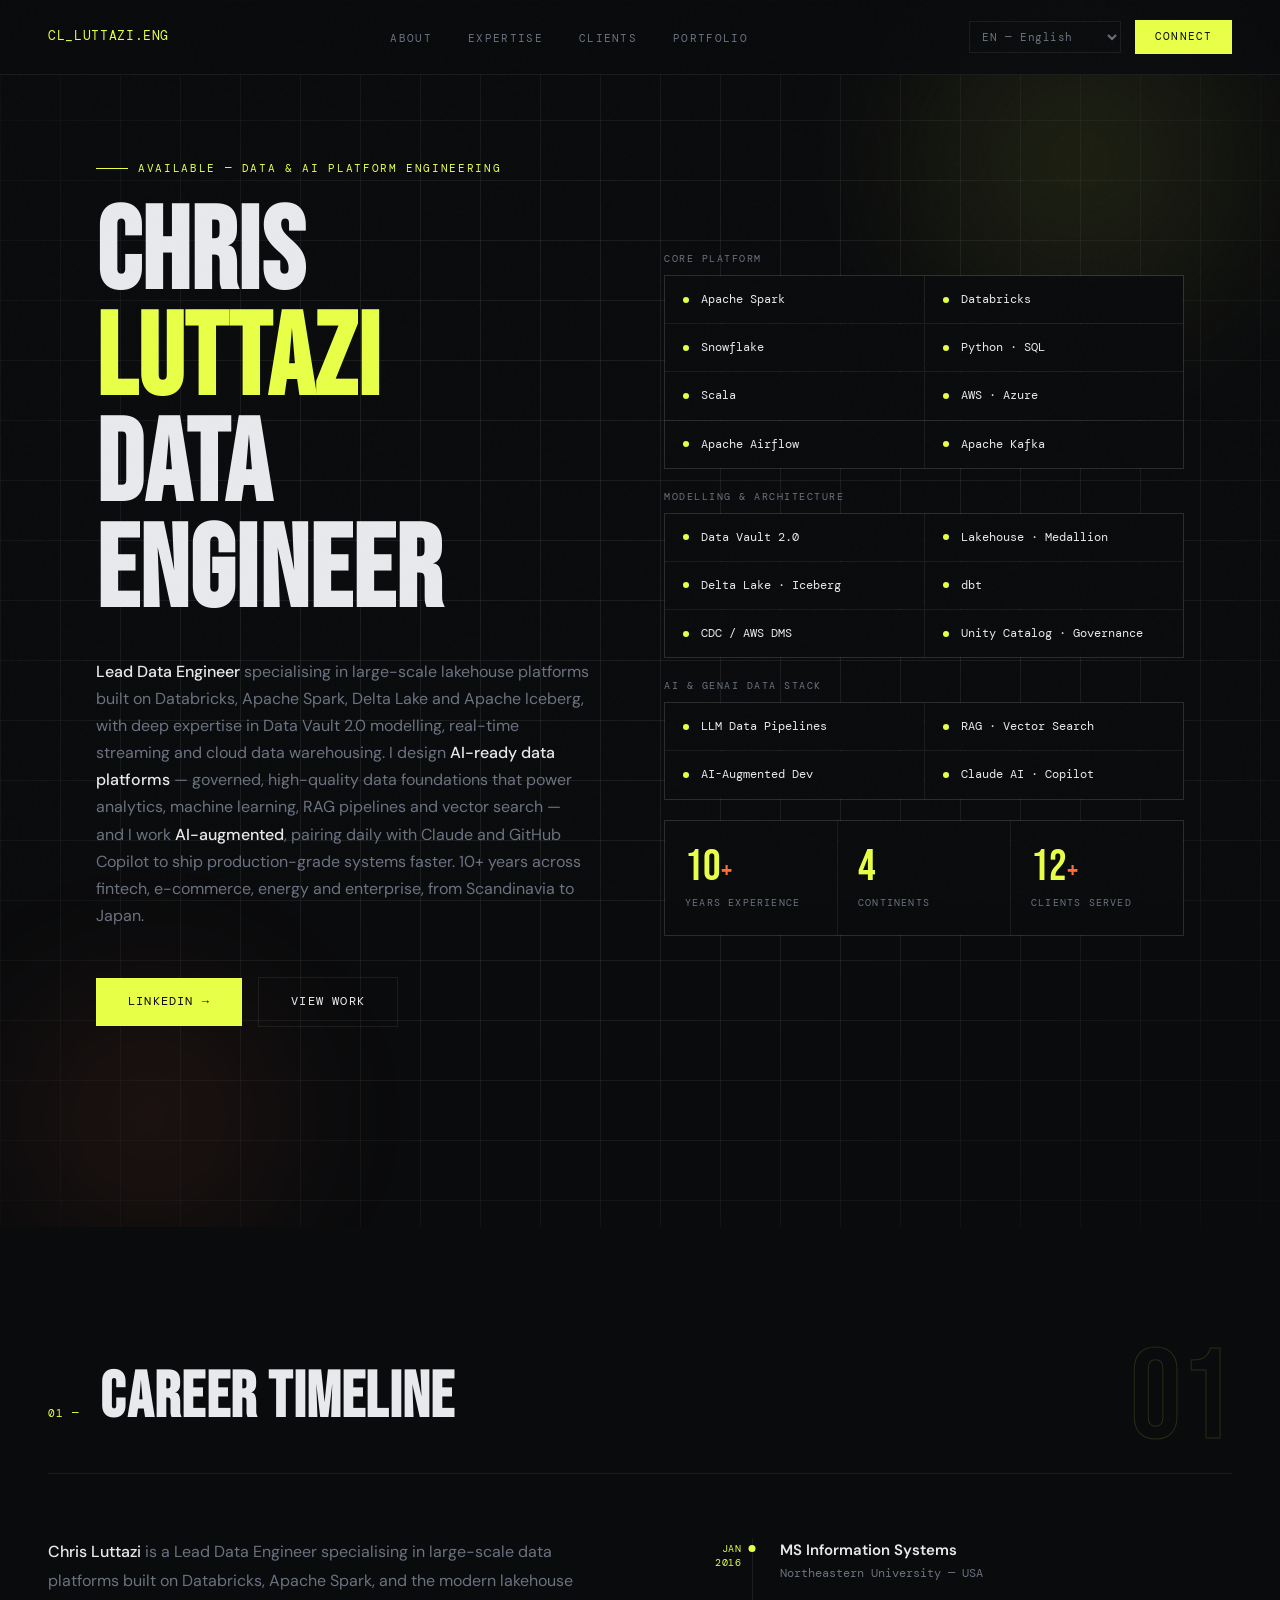
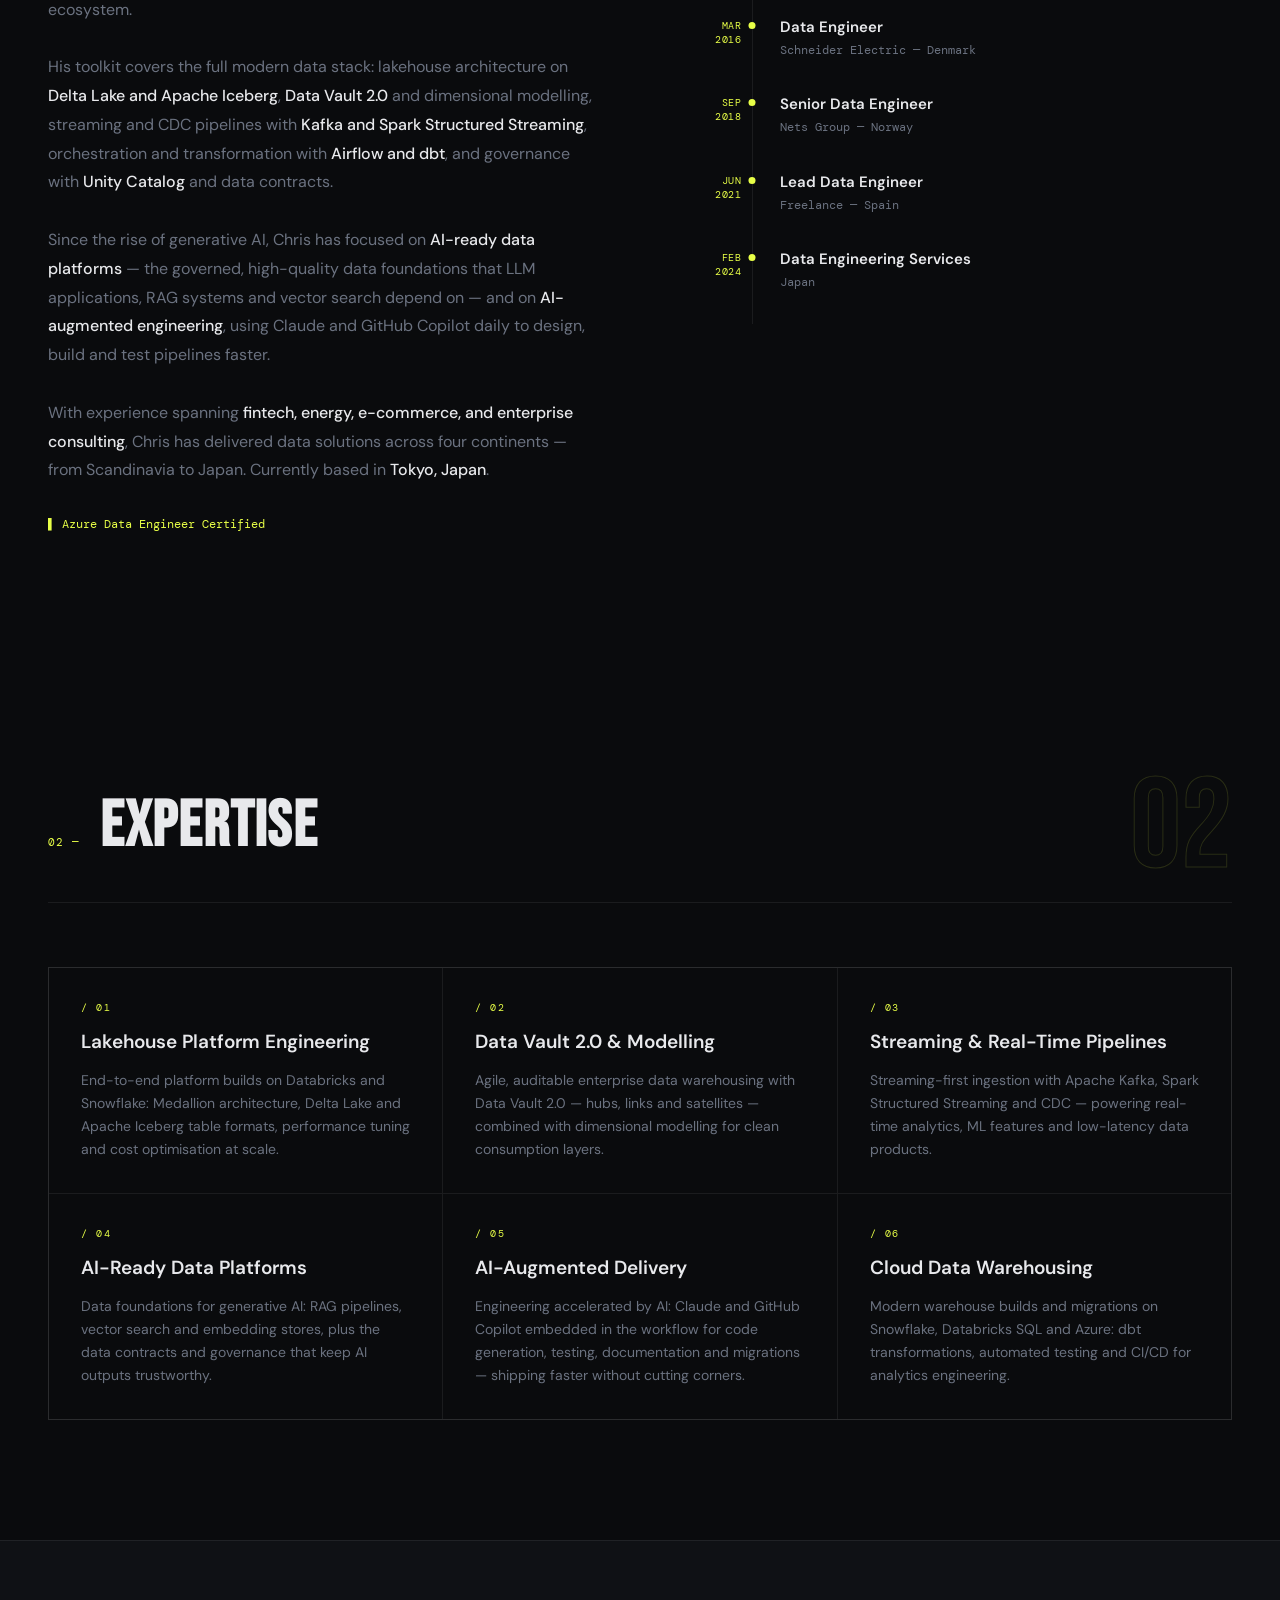
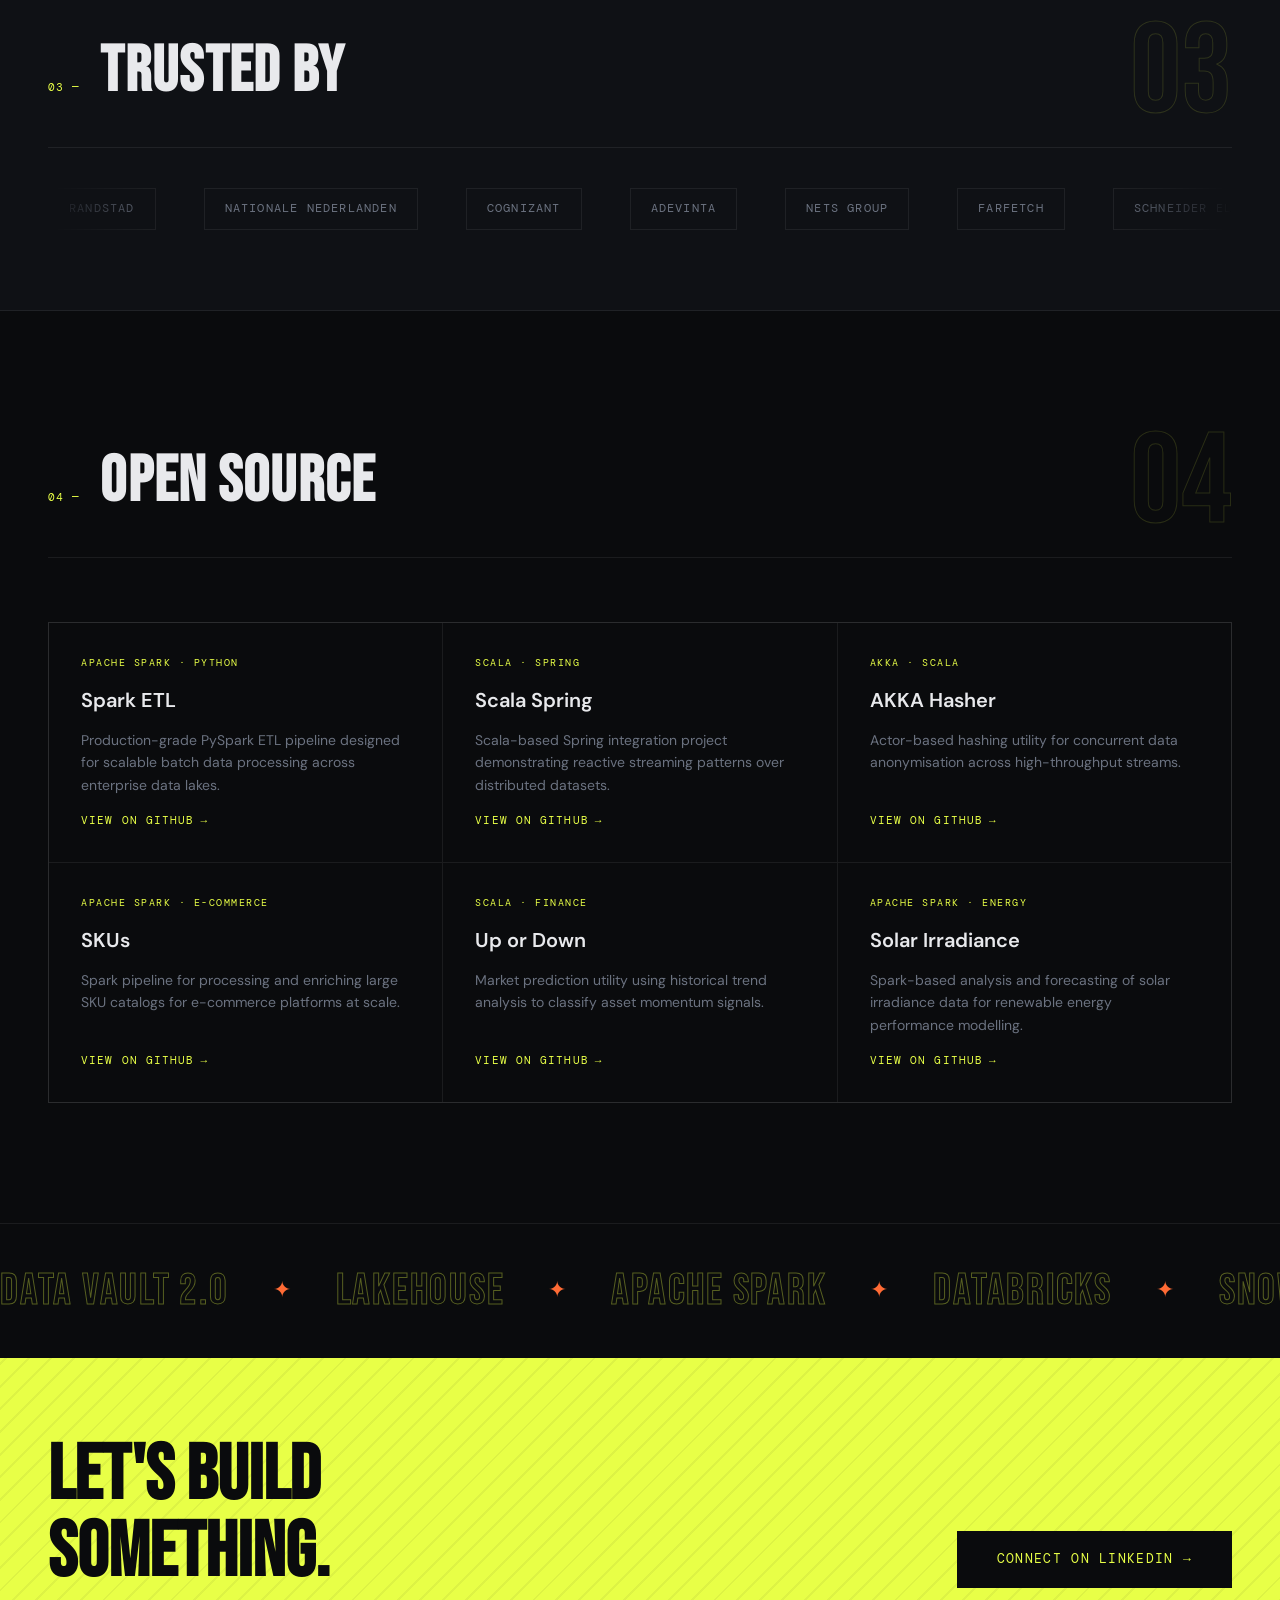
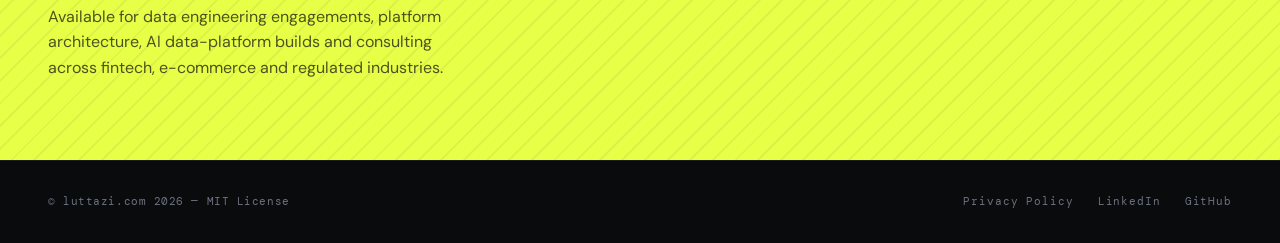
==== commit 9ad28456: "Polish visual design with motion and depth - Hero: staggered line-reveal title animation, fade-up en" ====
--- a/index.html
+++ b/index.html
@@ -80,6 +80,22 @@
     opacity: 0.4;
   }
 
+  ::selection { background: var(--accent); color: var(--bg); }
+
+  ::-webkit-scrollbar { width: 10px; }
+  ::-webkit-scrollbar-track { background: var(--bg); }
+  ::-webkit-scrollbar-thumb { background: #24262c; border-radius: 5px; }
+  ::-webkit-scrollbar-thumb:hover { background: var(--accent); }
+
+  .scroll-progress {
+    position: fixed;
+    top: 0; left: 0;
+    height: 2px;
+    width: 0;
+    background: linear-gradient(90deg, var(--accent), var(--accent2));
+    z-index: 200;
+  }
+
   /* ── NAV ────────────────────────────────────── */
   nav {
     position: fixed;
@@ -109,6 +125,7 @@
   }
 
   .nav-links a {
+    position: relative;
     font-family: var(--mono);
     font-size: 11px;
     letter-spacing: 0.12em;
@@ -119,6 +136,19 @@
   }
 
   .nav-links a:hover { color: var(--accent); }
+
+  .nav-links a::after {
+    content: '';
+    position: absolute;
+    left: 0; bottom: -6px;
+    width: 100%; height: 1px;
+    background: var(--accent);
+    transform: scaleX(0);
+    transform-origin: right;
+    transition: transform 0.3s ease;
+  }
+
+  .nav-links a:hover::after { transform: scaleX(1); transform-origin: left; }
 
   .nav-right {
     display: flex;
@@ -183,6 +213,32 @@
     mask-image: radial-gradient(ellipse 80% 80% at 50% 50%, black 40%, transparent 100%);
   }
 
+  .hero-glow, .hero-glow2 {
+    position: absolute;
+    border-radius: 50%;
+    filter: blur(48px);
+    pointer-events: none;
+  }
+
+  .hero-glow {
+    width: 560px; height: 560px;
+    background: radial-gradient(circle, rgba(232,255,71,0.10), transparent 65%);
+    top: -120px; right: -80px;
+    animation: drift 14s ease-in-out infinite alternate;
+  }
+
+  .hero-glow2 {
+    width: 460px; height: 460px;
+    background: radial-gradient(circle, rgba(255,107,53,0.09), transparent 65%);
+    bottom: -120px; left: -80px;
+    animation: drift 18s ease-in-out infinite alternate-reverse;
+  }
+
+  @keyframes drift {
+    from { transform: translate(0, 0) scale(1); }
+    to { transform: translate(-60px, 40px) scale(1.15); }
+  }
+
   .hero-left {
     display: flex;
     flex-direction: column;
@@ -222,6 +278,46 @@
 
   .hero-title .line-accent { color: var(--accent); }
 
+  .title-line { display: block; overflow: hidden; }
+
+  .title-line > span {
+    display: inline-block;
+    transform: translateY(110%);
+    animation: title-up 0.9s cubic-bezier(0.16, 1, 0.3, 1) forwards;
+  }
+
+  .title-line:nth-child(2) > span { animation-delay: 0.12s; }
+  .title-line:nth-child(3) > span { animation-delay: 0.24s; }
+
+  @keyframes title-up { to { transform: translateY(0); } }
+
+  .hero-label, .hero-desc, .hero-actions {
+    opacity: 0;
+    animation: fade-up 0.8s ease forwards;
+  }
+
+  .hero-label { animation-delay: 0.05s; }
+  .hero-desc { animation-delay: 0.55s; }
+  .hero-actions { animation-delay: 0.7s; }
+
+  .hero-right > * {
+    opacity: 0;
+    animation: fade-up 0.8s ease forwards;
+  }
+
+  .hero-right > *:nth-child(1) { animation-delay: 0.35s; }
+  .hero-right > *:nth-child(2) { animation-delay: 0.42s; }
+  .hero-right > *:nth-child(3) { animation-delay: 0.49s; }
+  .hero-right > *:nth-child(4) { animation-delay: 0.56s; }
+  .hero-right > *:nth-child(5) { animation-delay: 0.63s; }
+  .hero-right > *:nth-child(6) { animation-delay: 0.7s; }
+  .hero-right > *:nth-child(7) { animation-delay: 0.77s; }
+
+  @keyframes fade-up {
+    from { opacity: 0; transform: translateY(18px); }
+    to { opacity: 1; transform: translateY(0); }
+  }
+
   .hero-desc {
     font-size: 16px;
     color: var(--muted);
@@ -264,7 +360,7 @@
     transition: all 0.2s;
   }
 
-  .btn-ghost:hover { border-color: var(--accent); color: var(--accent); }
+  .btn-ghost:hover { border-color: var(--accent); color: var(--accent); transform: translateY(-1px); }
 
   .hero-right {
     display: flex;
@@ -357,12 +453,28 @@
   }
 
   .section-header {
+    position: relative;
     display: flex;
     align-items: baseline;
     gap: 20px;
     margin-bottom: 64px;
     border-bottom: 1px solid var(--border);
     padding-bottom: 24px;
+  }
+
+  .section-header::after {
+    content: attr(data-num);
+    position: absolute;
+    right: 0;
+    top: 50%;
+    transform: translateY(-58%);
+    font-family: var(--display);
+    font-size: clamp(72px, 10vw, 140px);
+    line-height: 1;
+    color: transparent;
+    -webkit-text-stroke: 1px rgba(232,255,71,0.14);
+    pointer-events: none;
+    user-select: none;
   }
 
   .section-num {
@@ -461,6 +573,20 @@
     color: var(--muted);
   }
 
+  .timeline-item { transition: transform 0.25s ease; }
+  .timeline-item:hover { transform: translateX(4px); }
+  [dir="rtl"] .timeline-item:hover { transform: translateX(-4px); }
+
+  .timeline-item:last-child .timeline-content::before {
+    animation: pulse 2.2s infinite;
+  }
+
+  @keyframes pulse {
+    0% { box-shadow: 0 0 0 0 rgba(232,255,71,0.45); }
+    70% { box-shadow: 0 0 0 10px rgba(232,255,71,0); }
+    100% { box-shadow: 0 0 0 0 rgba(232,255,71,0); }
+  }
+
   /* ── EXPERTISE ──────────────────────────────── */
   .expertise-grid {
     display: grid;
@@ -476,10 +602,16 @@
     display: flex;
     flex-direction: column;
     gap: 14px;
-    transition: background 0.25s;
-  }
-
-  .expertise-card:hover { background: var(--surface); }
+    transition: background 0.25s, transform 0.25s, box-shadow 0.25s;
+  }
+
+  .expertise-card:hover {
+    background: var(--surface);
+    transform: translateY(-4px);
+    box-shadow: 0 14px 34px rgba(0,0,0,0.45), 0 0 0 1px rgba(232,255,71,0.2);
+  }
+
+  .expertise-card:hover .expertise-num { color: var(--accent2); }
 
   .expertise-num {
     font-family: var(--mono);
@@ -565,7 +697,7 @@
     display: flex;
     flex-direction: column;
     gap: 16px;
-    transition: background 0.25s;
+    transition: background 0.25s, transform 0.25s, box-shadow 0.25s;
     text-decoration: none;
     color: inherit;
     position: relative;
@@ -583,8 +715,22 @@
     transition: transform 0.3s ease;
   }
 
-  .project-card:hover { background: var(--surface); }
+  .project-card:hover {
+    background: var(--surface);
+    transform: translateY(-4px);
+    box-shadow: 0 14px 34px rgba(0,0,0,0.45);
+  }
   .project-card:hover::after { transform: scaleX(1); }
+
+  .project-card .project-link { transition: gap 0.25s ease; }
+  .project-card:hover .project-link { gap: 12px; }
+
+  /* stagger the card reveals inside grids */
+  .expertise-grid .fade-in:nth-child(2), .portfolio-grid .fade-in:nth-child(2) { transition-delay: 0.08s; }
+  .expertise-grid .fade-in:nth-child(3), .portfolio-grid .fade-in:nth-child(3) { transition-delay: 0.16s; }
+  .expertise-grid .fade-in:nth-child(4), .portfolio-grid .fade-in:nth-child(4) { transition-delay: 0.24s; }
+  .expertise-grid .fade-in:nth-child(5), .portfolio-grid .fade-in:nth-child(5) { transition-delay: 0.32s; }
+  .expertise-grid .fade-in:nth-child(6), .portfolio-grid .fade-in:nth-child(6) { transition-delay: 0.4s; }
 
   .project-tag {
     font-family: var(--mono);
@@ -622,15 +768,57 @@
 
   .project-link::after { content: '→'; }
 
+  /* ── KEYWORD MARQUEE ─────────────────────────── */
+  .kw-band {
+    border-top: 1px solid var(--border);
+    background: var(--bg);
+    overflow: hidden;
+    padding: 32px 0;
+  }
+
+  .kw-scroll {
+    display: flex;
+    gap: 44px;
+    align-items: center;
+    width: max-content;
+    animation: scroll-left 45s linear infinite;
+  }
+
+  .kw-scroll span {
+    font-family: var(--display);
+    font-size: 44px;
+    letter-spacing: 0.04em;
+    white-space: nowrap;
+    color: transparent;
+    -webkit-text-stroke: 1px rgba(232,255,71,0.35);
+  }
+
+  .kw-scroll .kw-sep {
+    -webkit-text-stroke: 0;
+    color: var(--accent2);
+    font-size: 22px;
+  }
+
   /* ── CTA BAND ───────────────────────────────── */
   #contact {
     background: var(--accent);
     max-width: 100%;
     border: none;
     padding: 80px 48px;
+    position: relative;
+    overflow: hidden;
+  }
+
+  #contact::before {
+    content: '';
+    position: absolute;
+    inset: 0;
+    background: repeating-linear-gradient(-45deg, rgba(10,11,13,0.05) 0 2px, transparent 2px 16px);
+    pointer-events: none;
   }
 
   #contact .inner {
+    position: relative;
     max-width: 1280px;
     margin: 0 auto;
     display: flex;
@@ -667,7 +855,11 @@
     flex-shrink: 0;
   }
 
-  .cta-link:hover { background: #0f1115; }
+  .cta-link:hover {
+    background: #0f1115;
+    transform: translateY(-2px);
+    box-shadow: 0 14px 30px rgba(10,11,13,0.35);
+  }
 
   /* ── FOOTER ─────────────────────────────────── */
   footer {
@@ -708,6 +900,21 @@
   [dir="rtl"] .timeline-content { padding-left: 0; padding-right: 28px; }
   [dir="rtl"] .timeline-content::before { left: auto; right: 0; transform: translateX(50%); }
   [dir="rtl"] .project-card::after { transform-origin: right; }
+  [dir="rtl"] .section-header::after { right: auto; left: 0; }
+  [dir="rtl"] .scroll-progress { left: auto; right: 0; }
+
+  /* ── REDUCED MOTION ──────────────────────────── */
+  @media (prefers-reduced-motion: reduce) {
+    *, *::before, *::after {
+      animation-duration: 0.01ms !important;
+      animation-iteration-count: 1 !important;
+      transition-duration: 0.01ms !important;
+      transition-delay: 0ms !important;
+    }
+    html { scroll-behavior: auto; }
+    .title-line > span { transform: none; }
+    .hero-label, .hero-desc, .hero-actions, .hero-right > * { opacity: 1; }
+  }
 
   /* ── ANIMATIONS ──────────────────────────────── */
   .fade-in {
@@ -784,6 +991,8 @@
   }
 
   @media (max-width: 600px) {
+    .kw-scroll span { font-size: 30px; }
+    .kw-scroll .kw-sep { font-size: 16px; }
     .expertise-grid { grid-template-columns: 1fr; }
     .portfolio-grid { grid-template-columns: 1fr; }
     .stack-grid { grid-template-columns: 1fr 1fr; }
@@ -793,6 +1002,8 @@
 </style>
 </head>
 <body>
+
+<div class="scroll-progress" aria-hidden="true"></div>
 
 <!-- NAV -->
 <nav>
@@ -831,13 +1042,15 @@
 <!-- HERO -->
 <section id="hero">
   <div class="hero-grid-bg"></div>
+  <div class="hero-glow" aria-hidden="true"></div>
+  <div class="hero-glow2" aria-hidden="true"></div>
 
   <div class="hero-left">
     <div class="hero-label" data-i18n="hero_label">Available — Data &amp; AI Platform Engineering</div>
     <h1 class="hero-title">
-      CHRIS<br>
-      <span class="line-accent">LUTTAZI</span><br>
-      <span data-i18n="hero_role">DATA<br>ENGINEER</span>
+      <span class="title-line"><span>CHRIS</span></span>
+      <span class="title-line"><span class="line-accent">LUTTAZI</span></span>
+      <span class="title-line"><span data-i18n="hero_role">DATA<br>ENGINEER</span></span>
     </h1>
     <p class="hero-desc" data-i18n="hero_desc">
       <strong>Lead Data Engineer</strong> specialising in large-scale lakehouse platforms built on Databricks, Apache Spark, Delta Lake and Apache Iceberg, with deep expertise in Data Vault 2.0 modelling, real-time streaming and cloud data warehousing. I design <strong>AI-ready data platforms</strong> — governed, high-quality data foundations that power analytics, machine learning, RAG pipelines and vector search — and I work <strong>AI-augmented</strong>, pairing daily with Claude and GitHub Copilot to ship production-grade systems faster. 10+ years across fintech, e-commerce, energy and enterprise, from Scandinavia to Japan.
@@ -878,15 +1091,15 @@
     </div>
     <div class="hero-stats">
       <div class="stat">
-        <div class="stat-num">10<span style="font-size:28px;color:var(--accent2)">+</span></div>
+        <div class="stat-num"><span class="stat-value" data-count="10">10</span><span style="font-size:28px;color:var(--accent2)">+</span></div>
         <div class="stat-label" data-i18n="stat_years">Years Experience</div>
       </div>
       <div class="stat">
-        <div class="stat-num">4</div>
+        <div class="stat-num"><span class="stat-value" data-count="4">4</span></div>
         <div class="stat-label" data-i18n="stat_continents">Continents</div>
       </div>
       <div class="stat">
-        <div class="stat-num">12<span style="font-size:28px;color:var(--accent2)">+</span></div>
+        <div class="stat-num"><span class="stat-value" data-count="12">12</span><span style="font-size:28px;color:var(--accent2)">+</span></div>
         <div class="stat-label" data-i18n="stat_clients">Clients Served</div>
       </div>
     </div>
@@ -895,7 +1108,7 @@
 
 <!-- ABOUT -->
 <section id="about">
-  <div class="section-header">
+  <div class="section-header" data-num="01">
     <span class="section-num">01 —</span>
     <h2 class="section-title" data-i18n="sec01">CAREER TIMELINE</h2>
   </div>
@@ -955,7 +1168,7 @@
 
 <!-- EXPERTISE -->
 <section id="expertise">
-  <div class="section-header">
+  <div class="section-header" data-num="02">
     <span class="section-num">02 —</span>
     <h2 class="section-title" data-i18n="sec02">EXPERTISE</h2>
   </div>
@@ -996,7 +1209,7 @@
 <!-- CLIENTS -->
 <div id="clients">
   <div class="inner">
-    <div class="section-header" style="margin-bottom: 40px;">
+    <div class="section-header" data-num="03" style="margin-bottom: 40px;">
       <span class="section-num">03 —</span>
       <h2 class="section-title" data-i18n="sec03">TRUSTED BY</h2>
     </div>
@@ -1035,7 +1248,7 @@
 
 <!-- PORTFOLIO -->
 <section id="portfolio">
-  <div class="section-header">
+  <div class="section-header" data-num="04">
     <span class="section-num">04 —</span>
     <h2 class="section-title" data-i18n="sec04">OPEN SOURCE</h2>
   </div>
@@ -1078,6 +1291,34 @@
     </a>
   </div>
 </section>
+
+<!-- KEYWORD MARQUEE -->
+<div class="kw-band" aria-hidden="true">
+  <div class="kw-scroll">
+    <!-- first set -->
+    <span>Data Vault 2.0</span><span class="kw-sep">✦</span>
+    <span>Lakehouse</span><span class="kw-sep">✦</span>
+    <span>Apache Spark</span><span class="kw-sep">✦</span>
+    <span>Databricks</span><span class="kw-sep">✦</span>
+    <span>Snowflake</span><span class="kw-sep">✦</span>
+    <span>Streaming</span><span class="kw-sep">✦</span>
+    <span>Apache Iceberg</span><span class="kw-sep">✦</span>
+    <span>Kafka</span><span class="kw-sep">✦</span>
+    <span>AI-Ready Data</span><span class="kw-sep">✦</span>
+    <span>RAG</span><span class="kw-sep">✦</span>
+    <!-- duplicate for seamless loop -->
+    <span>Data Vault 2.0</span><span class="kw-sep">✦</span>
+    <span>Lakehouse</span><span class="kw-sep">✦</span>
+    <span>Apache Spark</span><span class="kw-sep">✦</span>
+    <span>Databricks</span><span class="kw-sep">✦</span>
+    <span>Snowflake</span><span class="kw-sep">✦</span>
+    <span>Streaming</span><span class="kw-sep">✦</span>
+    <span>Apache Iceberg</span><span class="kw-sep">✦</span>
+    <span>Kafka</span><span class="kw-sep">✦</span>
+    <span>AI-Ready Data</span><span class="kw-sep">✦</span>
+    <span>RAG</span><span class="kw-sep">✦</span>
+  </div>
+</div>
 
 <!-- CTA -->
 <div id="contact">
@@ -1629,6 +1870,34 @@
 
   langSelect.addEventListener('change', e => setLang(e.target.value));
 
+  // Scroll progress bar
+  const progressBar = document.querySelector('.scroll-progress');
+  addEventListener('scroll', () => {
+    const doc = document.documentElement;
+    const max = doc.scrollHeight - doc.clientHeight;
+    progressBar.style.width = (max > 0 ? (doc.scrollTop / max) * 100 : 0) + '%';
+  }, { passive: true });
+
+  // Stat count-up
+  const reduceMotion = matchMedia('(prefers-reduced-motion: reduce)').matches;
+  const counterObserver = new IntersectionObserver((entries) => {
+    entries.forEach(entry => {
+      if (!entry.isIntersecting) return;
+      counterObserver.unobserve(entry.target);
+      const target = +entry.target.dataset.count;
+      if (reduceMotion) { entry.target.textContent = target; return; }
+      const start = performance.now();
+      const duration = 1200;
+      const tick = now => {
+        const p = Math.min((now - start) / duration, 1);
+        entry.target.textContent = Math.round(target * (1 - Math.pow(1 - p, 3)));
+        if (p < 1) requestAnimationFrame(tick);
+      };
+      requestAnimationFrame(tick);
+    });
+  }, { threshold: 0.6 });
+  document.querySelectorAll('.stat-value').forEach(el => counterObserver.observe(el));
+
   // Scroll-triggered fade-in
   const observer = new IntersectionObserver((entries) => {
     entries.forEach(entry => {
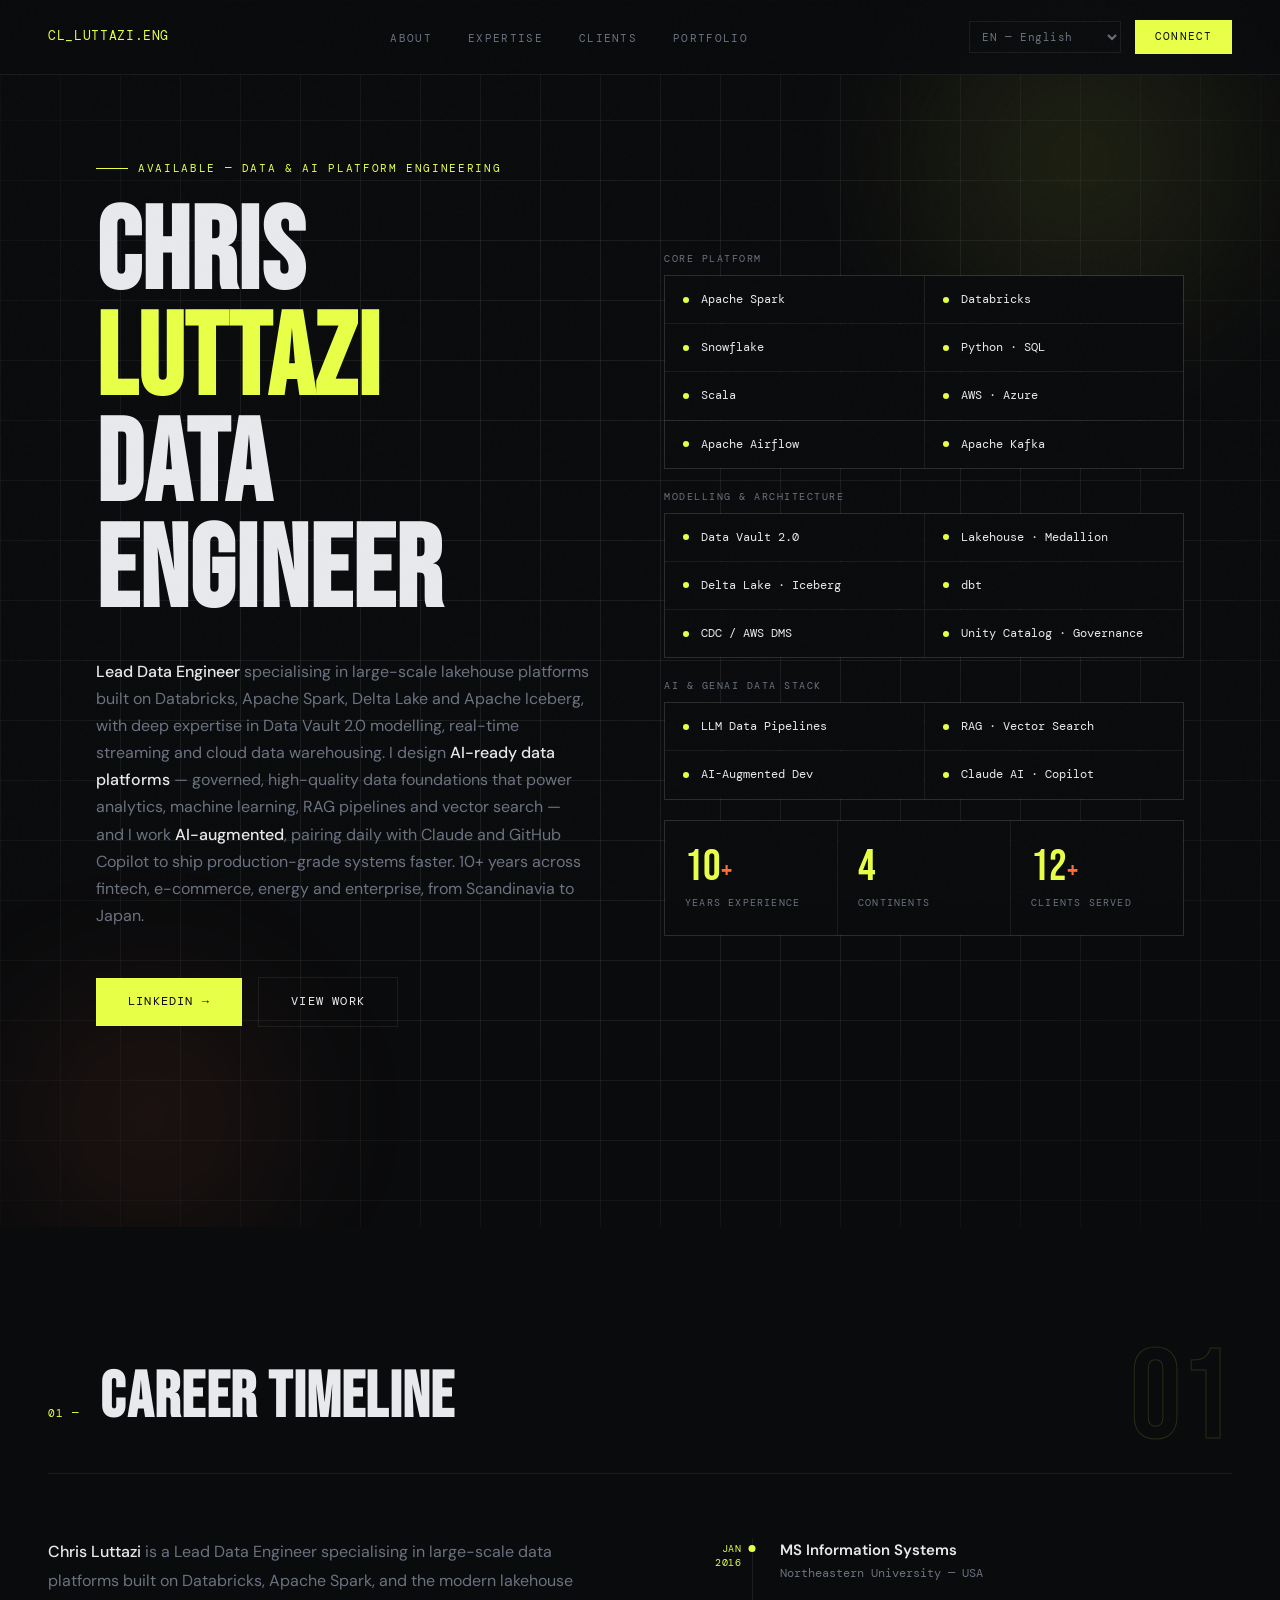
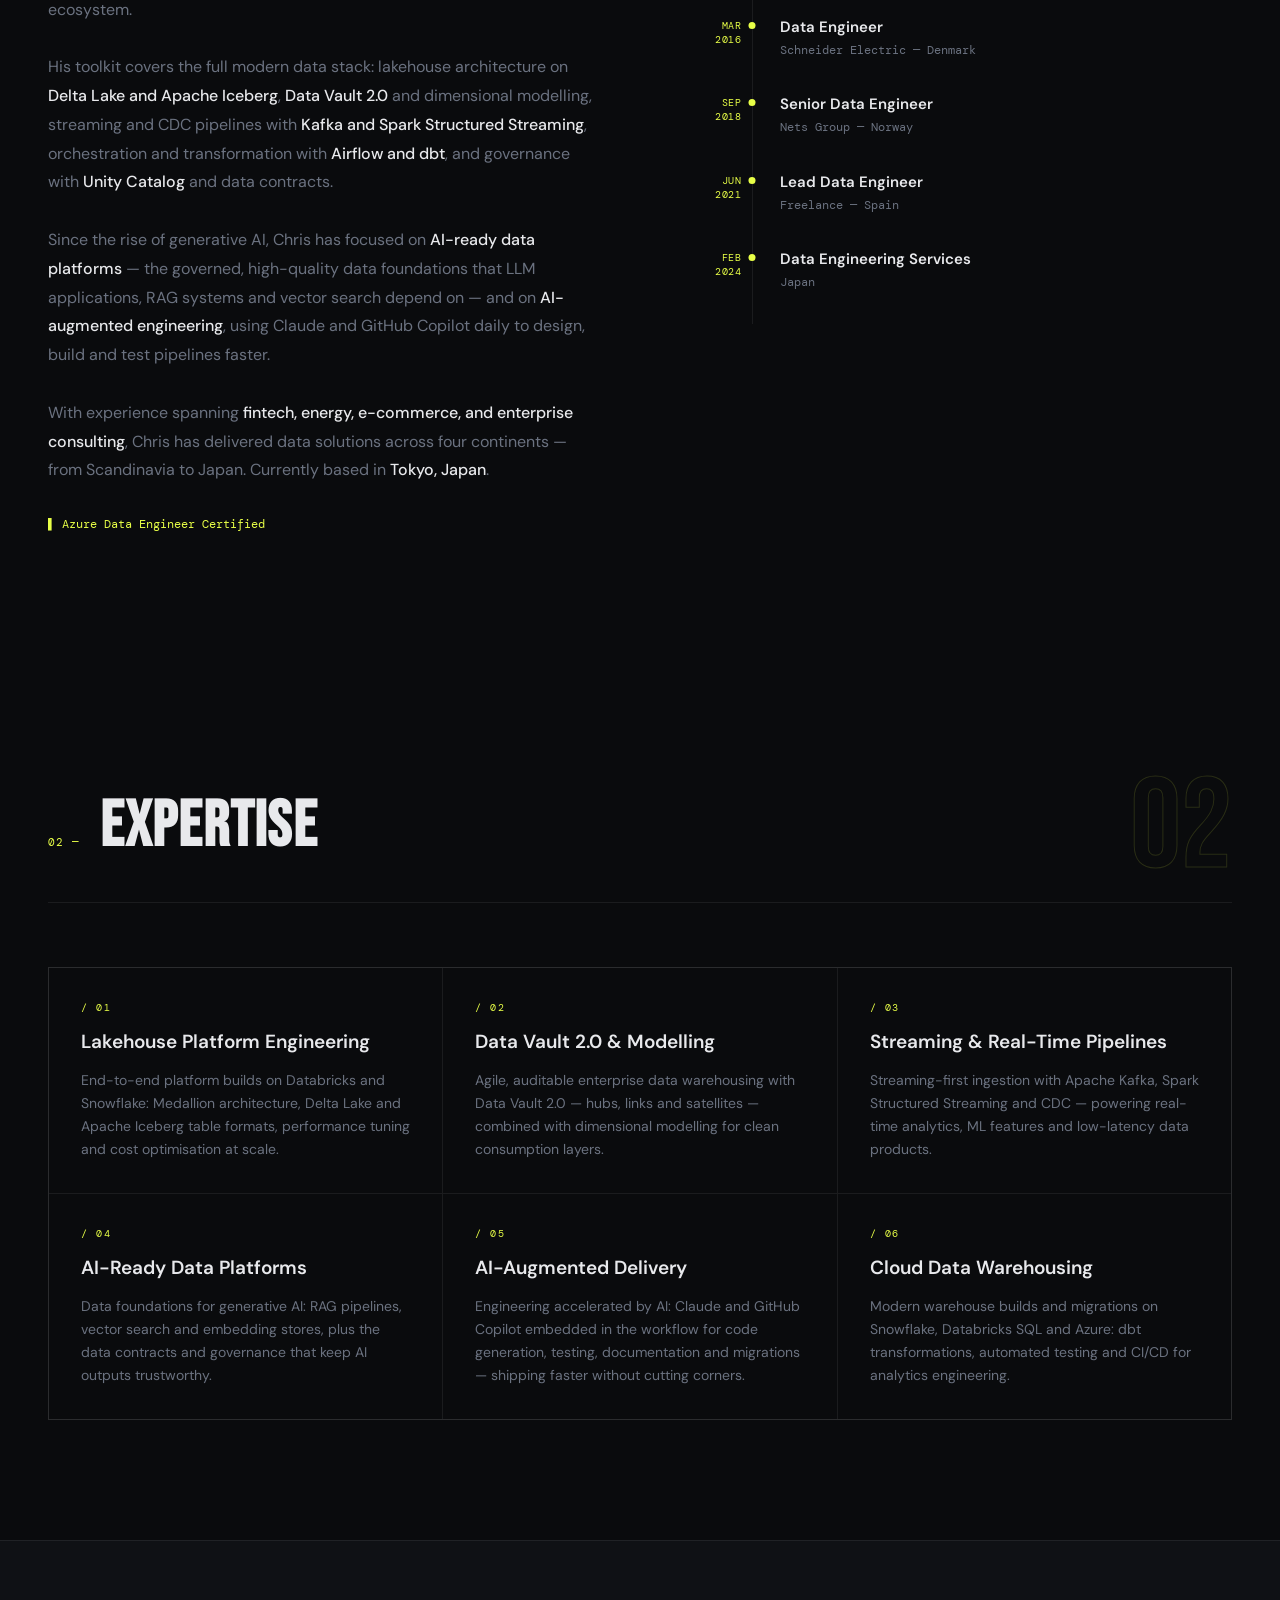
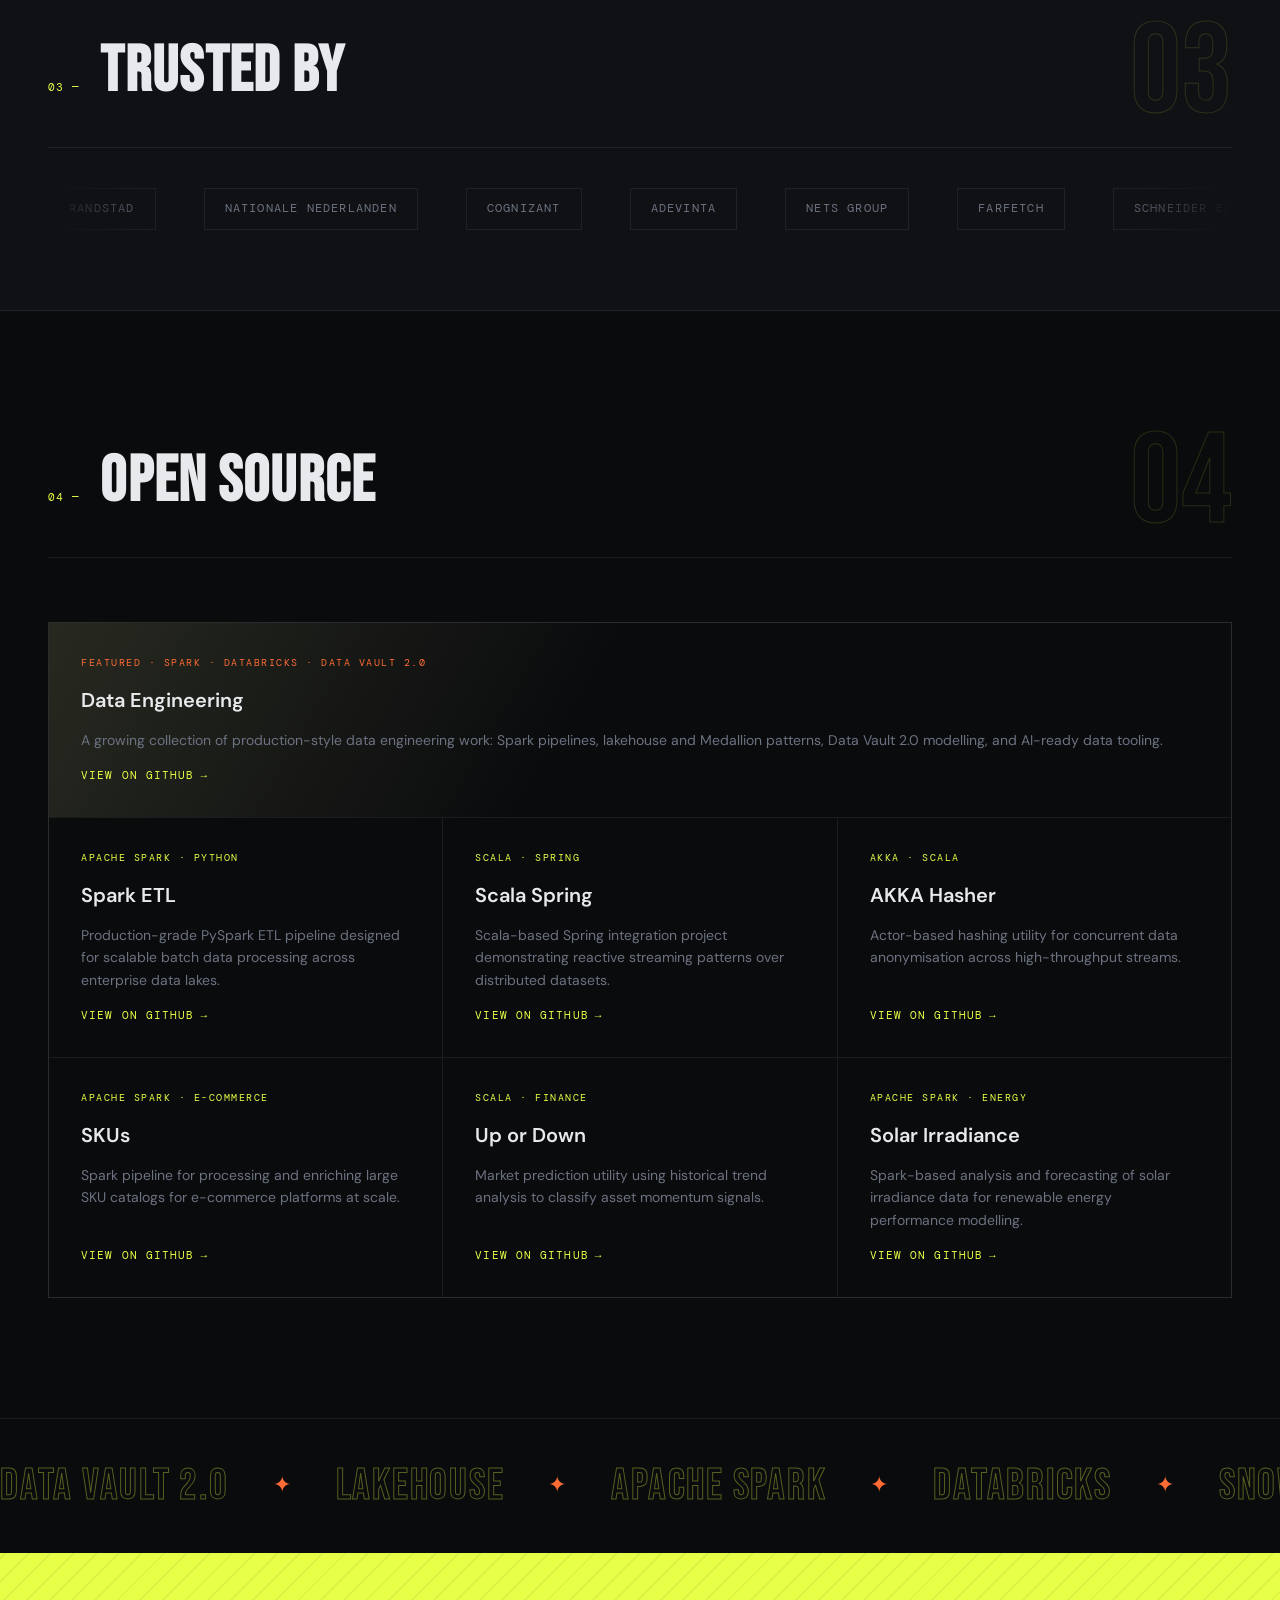
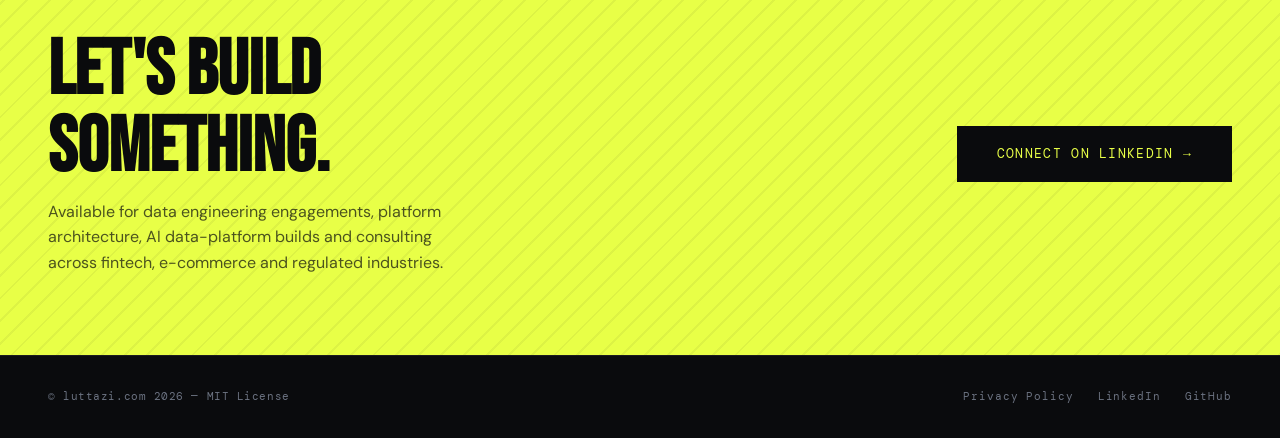
==== commit 99066cb7: "Feature new data-engineering repo first in Open Source section Add a full-width featured card for gi" ====
--- a/index.html
+++ b/index.html
@@ -5,41 +5,96 @@
 <meta name="viewport" content="width=device-width, initial-scale=1.0">
 <title>Chris Luttazi — Lead Data Engineer | Databricks · Data Vault 2.0 · Lakehouse · AI</title>
 <meta name="description" content="Lead Data Engineer specialising in Databricks, Apache Spark, Data Vault 2.0, lakehouse architecture (Delta Lake, Apache Iceberg), Snowflake, streaming with Kafka, and AI-ready data platforms — RAG pipelines, vector search and LLM data engineering. 10+ years across fintech, e-commerce, energy and enterprise. Based in Tokyo, available worldwide.">
+<meta name="robots" content="index, follow, max-image-preview:large, max-snippet:-1">
+<meta name="author" content="Chris Luttazi">
+<meta name="theme-color" content="#0a0b0d">
 <link rel="canonical" href="https://luttazi.com/">
 <link rel="icon" href="assets/favicon.ico">
+<link rel="alternate" hreflang="x-default" href="https://luttazi.com/">
+<link rel="alternate" hreflang="en" href="https://luttazi.com/">
+<link rel="alternate" hreflang="es" href="https://luttazi.com/?lang=es">
+<link rel="alternate" hreflang="ja" href="https://luttazi.com/?lang=ja">
+<link rel="alternate" hreflang="de" href="https://luttazi.com/?lang=de">
+<link rel="alternate" hreflang="fr" href="https://luttazi.com/?lang=fr">
+<link rel="alternate" hreflang="pt" href="https://luttazi.com/?lang=pt">
+<link rel="alternate" hreflang="it" href="https://luttazi.com/?lang=it">
+<link rel="alternate" hreflang="nl" href="https://luttazi.com/?lang=nl">
+<link rel="alternate" hreflang="da" href="https://luttazi.com/?lang=da">
+<link rel="alternate" hreflang="no" href="https://luttazi.com/?lang=no">
+<link rel="alternate" hreflang="sv" href="https://luttazi.com/?lang=sv">
+<link rel="alternate" hreflang="pl" href="https://luttazi.com/?lang=pl">
+<link rel="alternate" hreflang="zh" href="https://luttazi.com/?lang=zh">
+<link rel="alternate" hreflang="ko" href="https://luttazi.com/?lang=ko">
+<link rel="alternate" hreflang="ar" href="https://luttazi.com/?lang=ar">
 <meta property="og:type" content="website">
 <meta property="og:url" content="https://luttazi.com/">
 <meta property="og:title" content="Chris Luttazi — Lead Data Engineer | Databricks · Data Vault 2.0 · Lakehouse · AI">
 <meta property="og:description" content="Lead Data Engineer specialising in Databricks, Apache Spark, Data Vault 2.0, lakehouse architecture, streaming and AI-ready data platforms. 10+ years, four continents, based in Tokyo.">
 <meta property="og:site_name" content="luttazi.com">
-<meta name="twitter:card" content="summary">
+<meta property="og:locale" content="en_US">
+<meta property="og:image" content="https://luttazi.com/assets/og-image.png">
+<meta property="og:image:width" content="1200">
+<meta property="og:image:height" content="630">
+<meta property="og:image:alt" content="Chris Luttazi — Lead Data Engineer. Databricks, Data Vault 2.0, Lakehouse, AI.">
+<meta name="twitter:card" content="summary_large_image">
 <meta name="twitter:title" content="Chris Luttazi — Lead Data Engineer">
 <meta name="twitter:description" content="Databricks · Apache Spark · Data Vault 2.0 · Lakehouse · Streaming · AI-ready data platforms. 10+ years, based in Tokyo, available worldwide.">
+<meta name="twitter:image" content="https://luttazi.com/assets/og-image.png">
 <script type="application/ld+json">
 {
   "@context": "https://schema.org",
-  "@type": "Person",
-  "name": "Chris Luttazi",
-  "jobTitle": "Lead Data Engineer",
-  "url": "https://luttazi.com/",
-  "address": { "@type": "PostalAddress", "addressLocality": "Tokyo", "addressCountry": "JP" },
-  "alumniOf": { "@type": "CollegeOrUniversity", "name": "Northeastern University" },
-  "sameAs": [
-    "https://www.linkedin.com/in/chrisluttazi/",
-    "https://github.com/cluttazi"
-  ],
-  "knowsAbout": [
-    "Data Engineering", "Databricks", "Apache Spark", "Data Vault 2.0",
-    "Lakehouse Architecture", "Delta Lake", "Apache Iceberg", "Snowflake",
-    "Apache Kafka", "Spark Structured Streaming", "Apache Airflow", "dbt",
-    "Python", "SQL", "Scala", "AWS", "Microsoft Azure", "Medallion Architecture",
-    "Change Data Capture", "Data Governance", "Unity Catalog", "Data Contracts",
-    "Retrieval-Augmented Generation", "Vector Databases", "LLM Data Pipelines",
-    "AI-Augmented Software Development"
+  "@graph": [
+    {
+      "@type": "Person",
+      "@id": "https://luttazi.com/#person",
+      "name": "Chris Luttazi",
+      "jobTitle": "Lead Data Engineer",
+      "description": "Lead Data Engineer specialising in Databricks, Apache Spark, Data Vault 2.0, lakehouse architecture and AI-ready data platforms.",
+      "url": "https://luttazi.com/",
+      "image": "https://luttazi.com/assets/og-image.png",
+      "address": { "@type": "PostalAddress", "addressLocality": "Tokyo", "addressCountry": "JP" },
+      "alumniOf": { "@type": "CollegeOrUniversity", "name": "Northeastern University" },
+      "hasCredential": {
+        "@type": "EducationalOccupationalCredential",
+        "name": "Microsoft Certified: Azure Data Engineer Associate"
+      },
+      "sameAs": [
+        "https://www.linkedin.com/in/chrisluttazi/",
+        "https://github.com/cluttazi"
+      ],
+      "knowsAbout": [
+        "Data Engineering", "Databricks", "Apache Spark", "Data Vault 2.0",
+        "Lakehouse Architecture", "Delta Lake", "Apache Iceberg", "Snowflake",
+        "Apache Kafka", "Spark Structured Streaming", "Apache Airflow", "dbt",
+        "Python", "SQL", "Scala", "AWS", "Microsoft Azure", "Medallion Architecture",
+        "Change Data Capture", "Data Governance", "Unity Catalog", "Data Contracts",
+        "Retrieval-Augmented Generation", "Vector Databases", "LLM Data Pipelines",
+        "AI-Augmented Software Development"
+      ],
+      "knowsLanguage": ["en", "es"]
+    },
+    {
+      "@type": "WebSite",
+      "@id": "https://luttazi.com/#website",
+      "url": "https://luttazi.com/",
+      "name": "luttazi.com — Chris Luttazi, Lead Data Engineer",
+      "publisher": { "@id": "https://luttazi.com/#person" },
+      "inLanguage": ["en", "es", "ja", "de", "fr", "pt", "it", "nl", "da", "no", "sv", "pl", "zh", "ko", "ar"]
+    },
+    {
+      "@type": "ProfilePage",
+      "@id": "https://luttazi.com/#profilepage",
+      "url": "https://luttazi.com/",
+      "name": "Chris Luttazi — Lead Data Engineer | Databricks · Data Vault 2.0 · Lakehouse · AI",
+      "isPartOf": { "@id": "https://luttazi.com/#website" },
+      "mainEntity": { "@id": "https://luttazi.com/#person" },
+      "primaryImageOfPage": "https://luttazi.com/assets/og-image.png"
+    }
   ]
 }
 </script>
 <link rel="preconnect" href="https://fonts.googleapis.com">
+<link rel="preconnect" href="https://fonts.gstatic.com" crossorigin>
 <link href="https://fonts.googleapis.com/css2?family=Bebas+Neue&family=DM+Mono:ital,wght@0,300;0,400;0,500;1,300&family=DM+Sans:wght@300;400;500;600&display=swap" rel="stylesheet">
 <style>
   :root {
@@ -725,12 +780,24 @@
   .project-card .project-link { transition: gap 0.25s ease; }
   .project-card:hover .project-link { gap: 12px; }
 
+  .project-card.featured {
+    grid-column: 1 / -1;
+    background: linear-gradient(120deg, rgba(232,255,71,0.06), var(--bg) 45%);
+  }
+
+  .project-card.featured:hover {
+    background: linear-gradient(120deg, rgba(232,255,71,0.09), var(--surface) 45%);
+  }
+
+  .project-card.featured .project-tag { color: var(--accent2); }
+
   /* stagger the card reveals inside grids */
   .expertise-grid .fade-in:nth-child(2), .portfolio-grid .fade-in:nth-child(2) { transition-delay: 0.08s; }
   .expertise-grid .fade-in:nth-child(3), .portfolio-grid .fade-in:nth-child(3) { transition-delay: 0.16s; }
   .expertise-grid .fade-in:nth-child(4), .portfolio-grid .fade-in:nth-child(4) { transition-delay: 0.24s; }
   .expertise-grid .fade-in:nth-child(5), .portfolio-grid .fade-in:nth-child(5) { transition-delay: 0.32s; }
   .expertise-grid .fade-in:nth-child(6), .portfolio-grid .fade-in:nth-child(6) { transition-delay: 0.4s; }
+  .portfolio-grid .fade-in:nth-child(7) { transition-delay: 0.48s; }
 
   .project-tag {
     font-family: var(--mono);
@@ -1253,6 +1320,12 @@
     <h2 class="section-title" data-i18n="sec04">OPEN SOURCE</h2>
   </div>
   <div class="portfolio-grid">
+    <a class="project-card featured fade-in" href="https://github.com/cluttazi/data-engineering" target="_blank">
+      <div class="project-tag">Featured · Spark · Databricks · Data Vault 2.0</div>
+      <div class="project-title">Data Engineering</div>
+      <div class="project-desc">A growing collection of production-style data engineering work: Spark pipelines, lakehouse and Medallion patterns, Data Vault 2.0 modelling, and AI-ready data tooling.</div>
+      <div class="project-link" data-i18n="proj_view">View on GitHub</div>
+    </a>
     <a class="project-card fade-in" href="https://github.com/cluttazi/spark-etl" target="_blank">
       <div class="project-tag">Apache Spark · Python</div>
       <div class="project-title">Spark ETL</div>
@@ -1860,12 +1933,21 @@
     document.documentElement.dir = RTL_LANGS.includes(lang) ? 'rtl' : 'ltr';
     langSelect.value = lang;
     try { localStorage.setItem('lang', lang); } catch (e) { /* private mode */ }
-  }
-
+    // keep the URL shareable/indexable per language, and canonical in sync
+    const url = new URL(location.href);
+    if (lang === 'en') url.searchParams.delete('lang'); else url.searchParams.set('lang', lang);
+    history.replaceState(null, '', url);
+    const canonical = document.querySelector('link[rel="canonical"]');
+    canonical.href = lang === 'en' ? 'https://luttazi.com/' : 'https://luttazi.com/?lang=' + lang;
+  }
+
+  const urlLang = new URLSearchParams(location.search).get('lang');
   let storedLang = null;
   try { storedLang = localStorage.getItem('lang'); } catch (e) { /* private mode */ }
   const browserLang = (navigator.language || 'en').slice(0, 2).toLowerCase();
-  const initialLang = (storedLang && I18N[storedLang]) ? storedLang : (I18N[browserLang] ? browserLang : 'en');
+  const initialLang = (urlLang && I18N[urlLang]) ? urlLang
+    : (storedLang && I18N[storedLang]) ? storedLang
+    : (I18N[browserLang] ? browserLang : 'en');
   if (initialLang !== 'en') setLang(initialLang);
 
   langSelect.addEventListener('change', e => setLang(e.target.value));
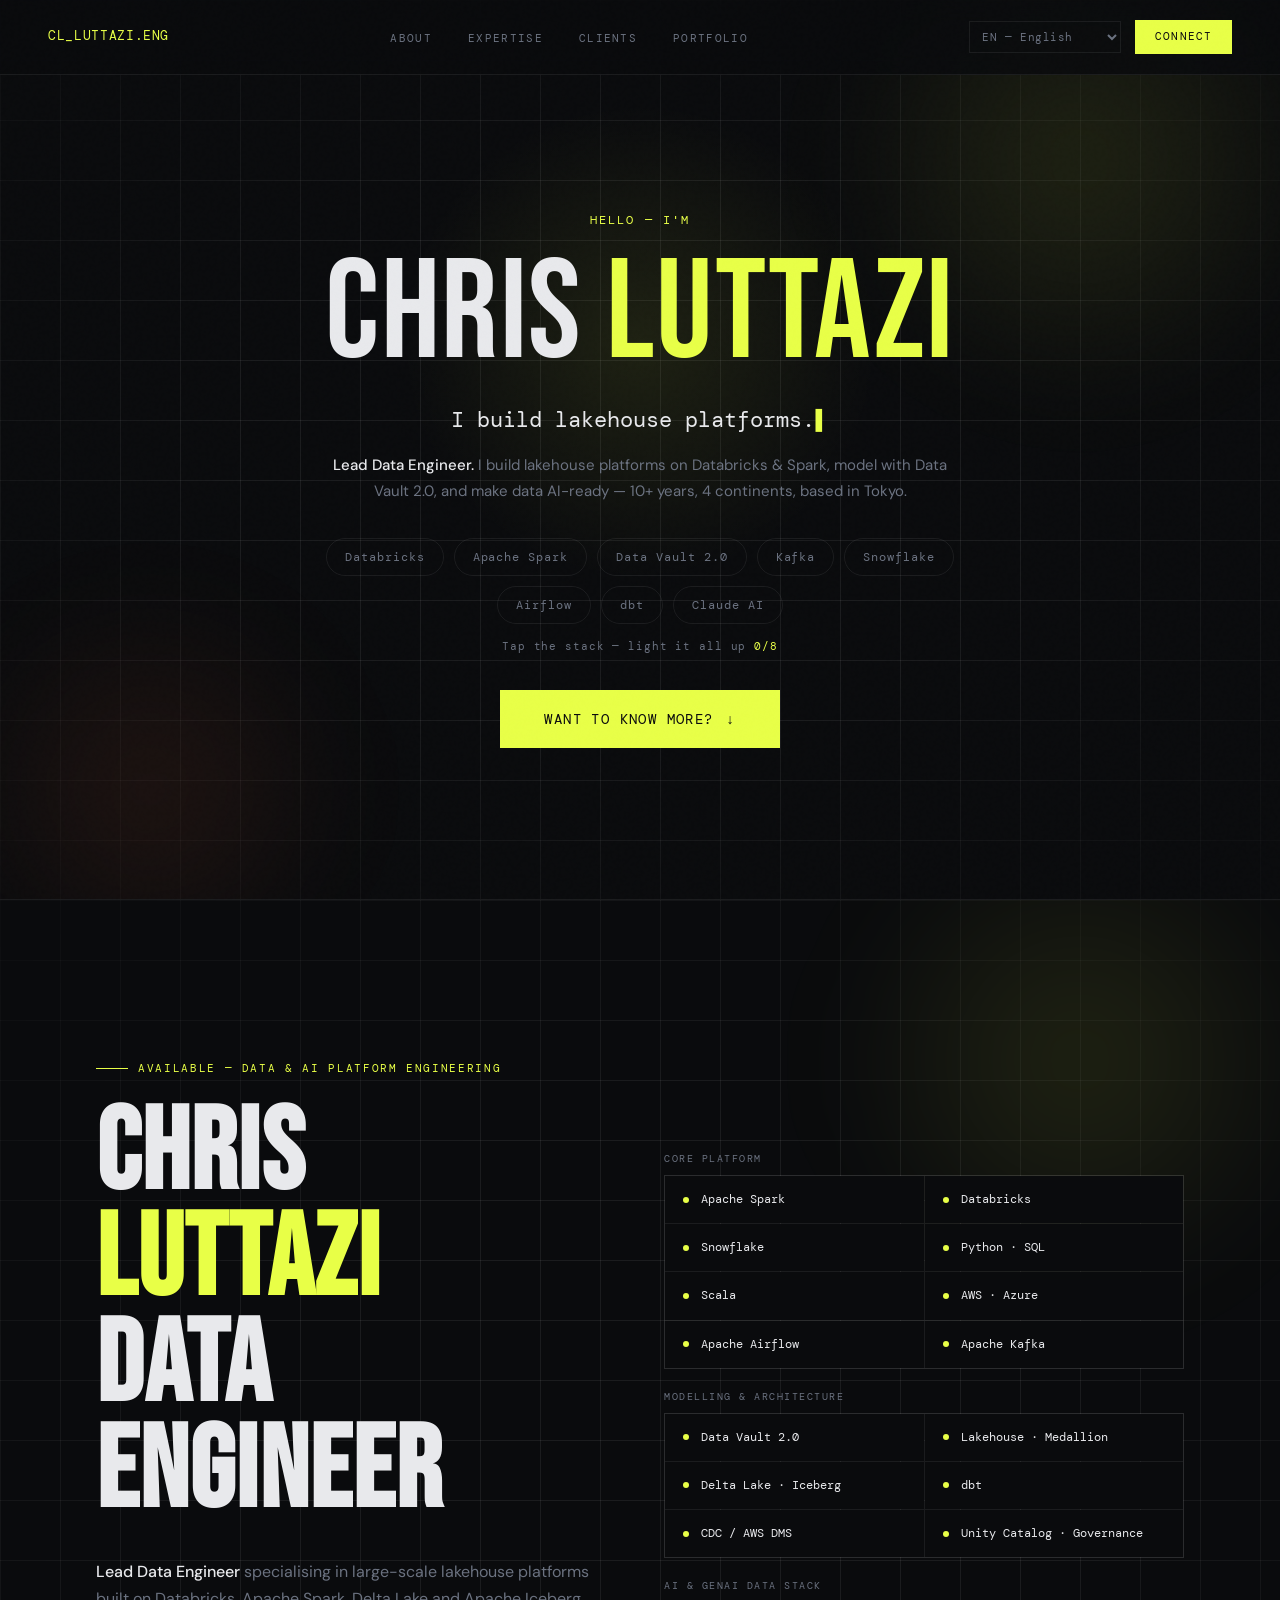
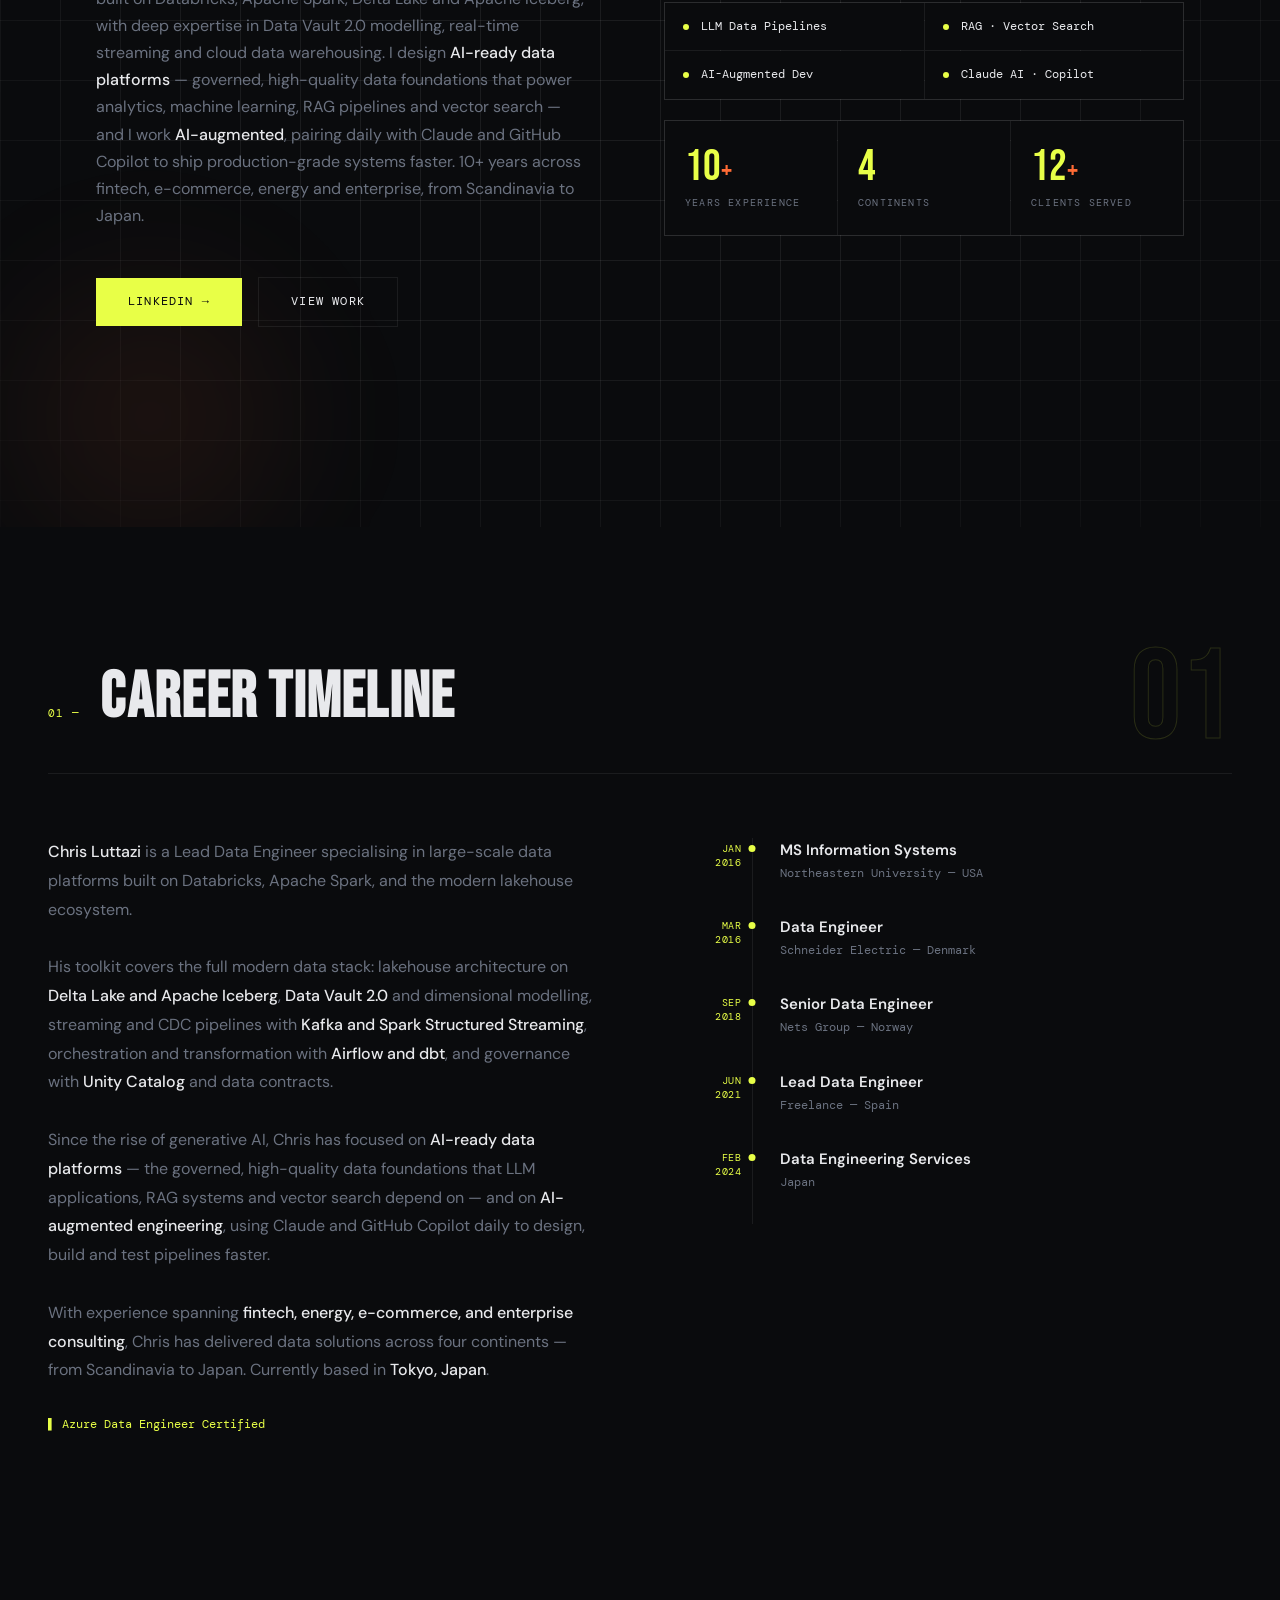
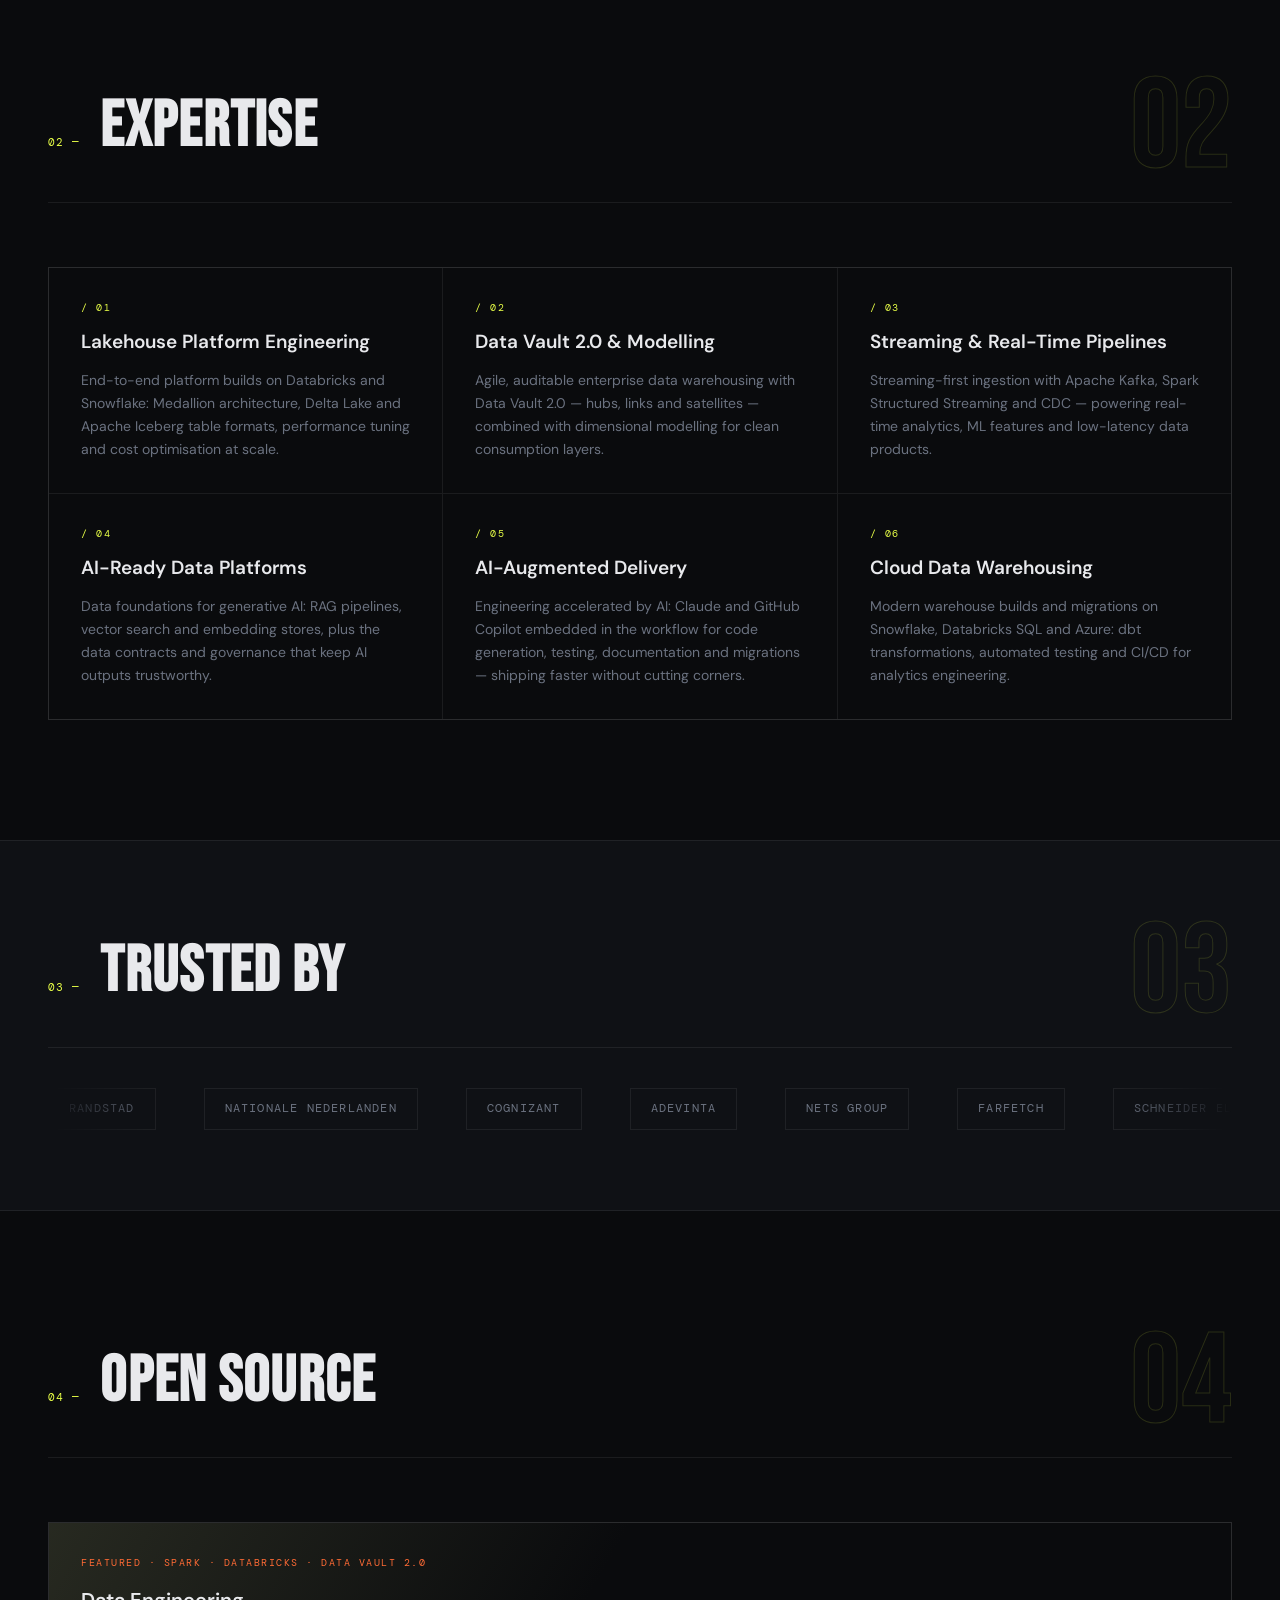
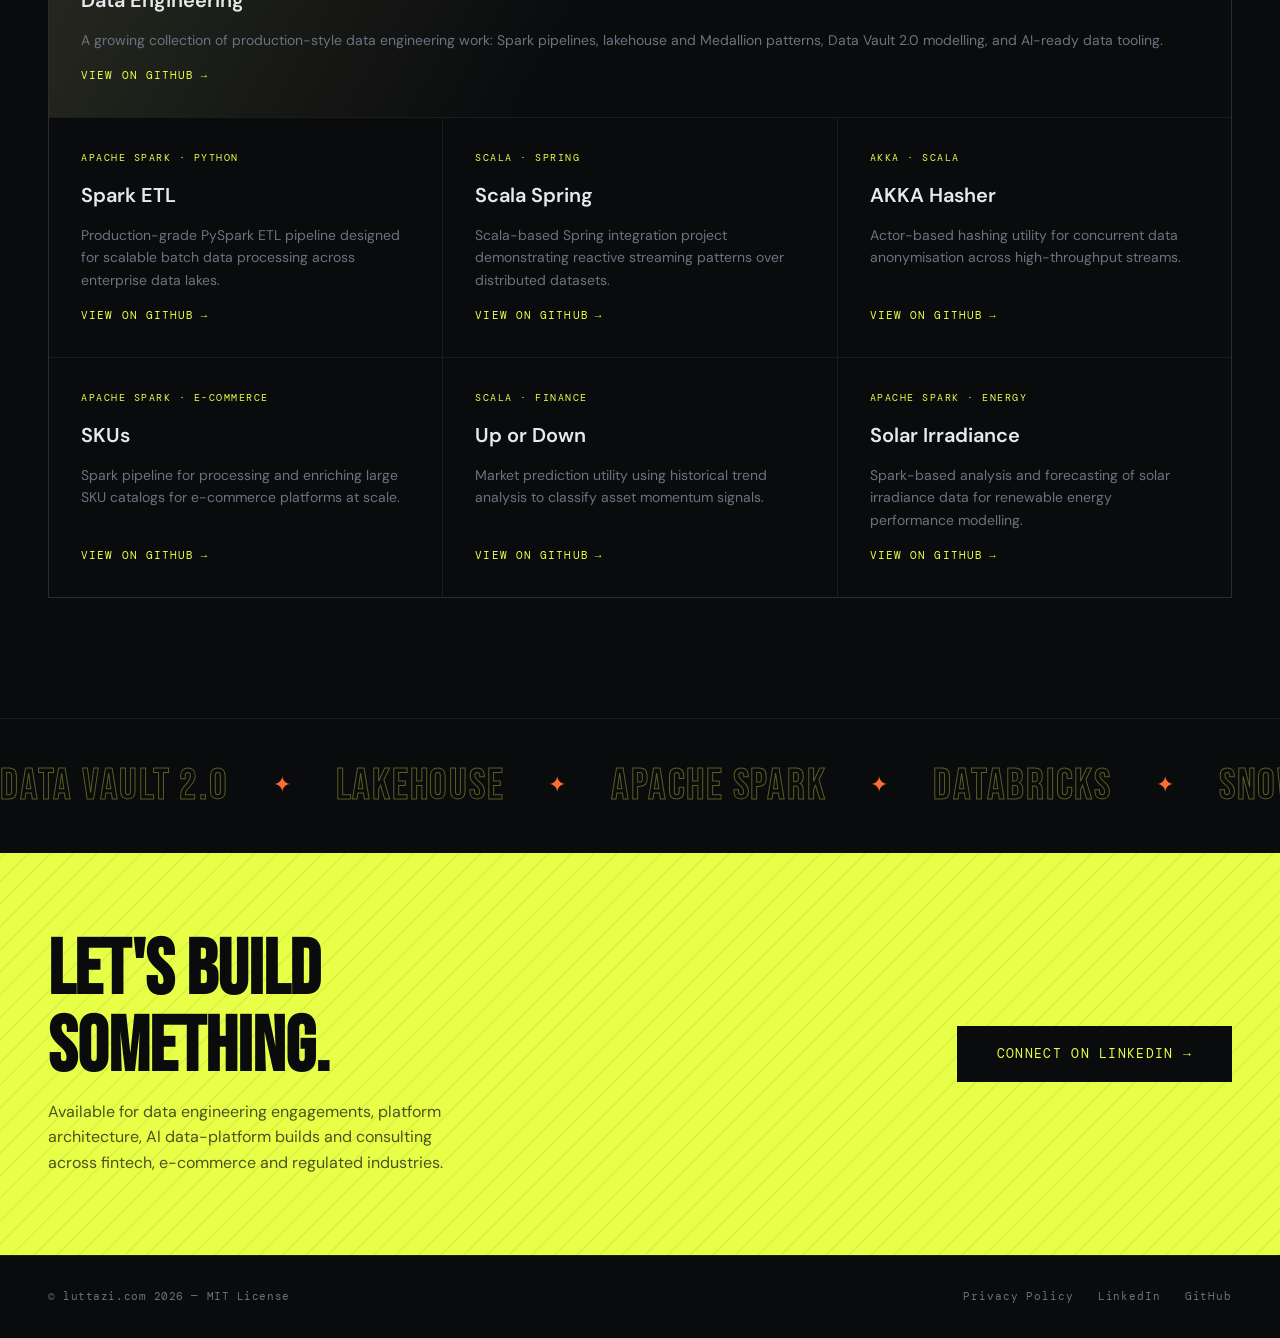
==== commit c8c09f6d: "Add interactive summary intro with 'Want to know more?' reveal New full-viewport intro section at th" ====
--- a/index.html
+++ b/index.html
@@ -248,6 +248,173 @@
 
   .nav-cta:hover { background: #d4eb00; }
 
+  /* ── INTRO SUMMARY ───────────────────────────── */
+  #intro {
+    position: relative;
+    min-height: 100vh;
+    max-width: 100%;
+    padding: 130px 24px 70px;
+    display: flex;
+    align-items: center;
+    justify-content: center;
+    text-align: center;
+    overflow: hidden;
+    border-bottom: 1px solid var(--border);
+  }
+
+  .intro-spot {
+    position: absolute;
+    inset: 0;
+    pointer-events: none;
+    background: radial-gradient(340px circle at var(--mx, 50%) var(--my, 38%), rgba(232,255,71,0.09), transparent 70%);
+  }
+
+  .intro-inner {
+    position: relative;
+    z-index: 1;
+    max-width: 900px;
+    display: flex;
+    flex-direction: column;
+    align-items: center;
+  }
+
+  .intro-hello {
+    font-family: var(--mono);
+    font-size: 12px;
+    letter-spacing: 0.18em;
+    text-transform: uppercase;
+    color: var(--accent);
+    margin-bottom: 18px;
+    opacity: 0;
+    animation: fade-up 0.7s ease 0.1s forwards;
+  }
+
+  .intro-name {
+    font-family: var(--display);
+    font-size: clamp(64px, 11vw, 150px);
+    line-height: 0.95;
+    letter-spacing: 0.01em;
+    color: var(--text);
+    opacity: 0;
+    animation: fade-up 0.7s ease 0.2s forwards;
+  }
+
+  .intro-name .accent { color: var(--accent); }
+
+  .intro-type {
+    font-family: var(--mono);
+    font-size: clamp(15px, 2.4vw, 22px);
+    color: var(--text);
+    min-height: 1.7em;
+    margin: 20px 0 14px;
+    opacity: 0;
+    animation: fade-up 0.7s ease 0.32s forwards;
+  }
+
+  .type-cursor { color: var(--accent); }
+
+  .intro-sub {
+    font-size: 15px;
+    color: var(--muted);
+    line-height: 1.7;
+    max-width: 620px;
+    margin-bottom: 34px;
+    opacity: 0;
+    animation: fade-up 0.7s ease 0.44s forwards;
+  }
+
+  .intro-sub strong { color: var(--text); font-weight: 500; }
+
+  .intro-chips {
+    display: flex;
+    flex-wrap: wrap;
+    gap: 10px;
+    justify-content: center;
+    max-width: 660px;
+    margin-bottom: 14px;
+    opacity: 0;
+    animation: fade-up 0.7s ease 0.56s forwards;
+  }
+
+  .intro-chip {
+    font-family: var(--mono);
+    font-size: 12px;
+    letter-spacing: 0.08em;
+    color: var(--muted);
+    background: transparent;
+    border: 1px solid var(--border);
+    border-radius: 999px;
+    padding: 10px 18px;
+    cursor: pointer;
+    transition: all 0.2s;
+  }
+
+  .intro-chip:hover {
+    border-color: var(--accent);
+    color: var(--accent);
+    transform: translateY(-2px);
+  }
+
+  .intro-chip.lit {
+    background: var(--accent);
+    border-color: var(--accent);
+    color: var(--bg);
+    animation: chip-pop 0.35s ease;
+  }
+
+  @keyframes chip-pop { 40% { transform: scale(1.16); } }
+
+  .intro-progress {
+    font-family: var(--mono);
+    font-size: 11px;
+    letter-spacing: 0.08em;
+    color: var(--muted);
+    margin-bottom: 34px;
+    opacity: 0;
+    animation: fade-up 0.7s ease 0.62s forwards;
+  }
+
+  .chip-count { color: var(--accent); }
+
+  .intro-unlocked {
+    font-family: var(--mono);
+    font-size: 13px;
+    color: var(--accent);
+    margin: -16px 0 26px;
+    animation: fade-up 0.5s ease forwards;
+  }
+
+  .intro-cta {
+    font-family: var(--mono);
+    font-size: 14px;
+    letter-spacing: 0.1em;
+    text-transform: uppercase;
+    color: var(--bg);
+    background: var(--accent);
+    padding: 18px 44px;
+    text-decoration: none;
+    display: inline-flex;
+    align-items: center;
+    gap: 12px;
+    opacity: 0;
+    transition: transform 0.2s, background 0.2s;
+    animation: fade-up 0.7s ease 0.72s forwards, cta-pulse 2.6s ease-in-out 1.8s infinite;
+  }
+
+  .intro-cta:hover { transform: translateY(-2px); background: #d4eb00; }
+
+  .intro-cta .arrow { animation: bounce-y 1.6s ease-in-out infinite; }
+
+  @keyframes cta-pulse {
+    0%, 100% { box-shadow: 0 0 0 0 rgba(232,255,71,0.35); }
+    50% { box-shadow: 0 0 0 14px rgba(232,255,71,0); }
+  }
+
+  @keyframes bounce-y {
+    0%, 100% { transform: translateY(0); }
+    50% { transform: translateY(4px); }
+  }
+
   /* ── HERO ────────────────────────────────────── */
   #hero {
     min-height: 100vh;
@@ -339,6 +506,7 @@
     display: inline-block;
     transform: translateY(110%);
     animation: title-up 0.9s cubic-bezier(0.16, 1, 0.3, 1) forwards;
+    animation-play-state: paused;
   }
 
   .title-line:nth-child(2) > span { animation-delay: 0.12s; }
@@ -349,6 +517,7 @@
   .hero-label, .hero-desc, .hero-actions {
     opacity: 0;
     animation: fade-up 0.8s ease forwards;
+    animation-play-state: paused;
   }
 
   .hero-label { animation-delay: 0.05s; }
@@ -358,6 +527,15 @@
   .hero-right > * {
     opacity: 0;
     animation: fade-up 0.8s ease forwards;
+    animation-play-state: paused;
+  }
+
+  #hero.in-view .title-line > span,
+  #hero.in-view .hero-label,
+  #hero.in-view .hero-desc,
+  #hero.in-view .hero-actions,
+  #hero.in-view .hero-right > * {
+    animation-play-state: running;
   }
 
   .hero-right > *:nth-child(1) { animation-delay: 0.35s; }
@@ -1105,6 +1283,43 @@
     </button>
   </div>
 </nav>
+
+<noscript>
+<style>
+  .title-line > span, .hero-label, .hero-desc, .hero-actions, .hero-right > * {
+    animation: none !important; opacity: 1 !important; transform: none !important;
+  }
+  .intro-type { display: none; }
+</style>
+</noscript>
+
+<!-- INTRO SUMMARY -->
+<section id="intro">
+  <div class="hero-grid-bg"></div>
+  <div class="hero-glow" aria-hidden="true"></div>
+  <div class="hero-glow2" aria-hidden="true"></div>
+  <div class="intro-spot" aria-hidden="true"></div>
+
+  <div class="intro-inner">
+    <div class="intro-hello" data-i18n="intro_hello">Hello — I'm</div>
+    <p class="intro-name">CHRIS <span class="accent">LUTTAZI</span></p>
+    <div class="intro-type" aria-hidden="true"><span id="typewriter"></span><span class="type-cursor blink">▌</span></div>
+    <p class="intro-sub" data-i18n="intro_sub"><strong>Lead Data Engineer.</strong> I build lakehouse platforms on Databricks &amp; Spark, model with Data Vault 2.0, and make data AI-ready — 10+ years, 4 continents, based in Tokyo.</p>
+    <div class="intro-chips">
+      <button type="button" class="intro-chip">Databricks</button>
+      <button type="button" class="intro-chip">Apache Spark</button>
+      <button type="button" class="intro-chip">Data Vault 2.0</button>
+      <button type="button" class="intro-chip">Kafka</button>
+      <button type="button" class="intro-chip">Snowflake</button>
+      <button type="button" class="intro-chip">Airflow</button>
+      <button type="button" class="intro-chip">dbt</button>
+      <button type="button" class="intro-chip">Claude AI</button>
+    </div>
+    <div class="intro-progress"><span data-i18n="intro_hint">Tap the stack — light it all up</span> <span class="chip-count">0/8</span></div>
+    <div class="intro-unlocked" data-i18n="intro_unlocked" hidden>Full stack unlocked — we should talk.</div>
+    <a href="#hero" class="intro-cta"><span data-i18n="intro_cta">Want to know more?</span> <span class="arrow">↓</span></a>
+  </div>
+</section>
 
 <!-- HERO -->
 <section id="hero">
@@ -1452,7 +1667,13 @@
       contact_title: "LET'S BUILD<br>SOMETHING.",
       contact_desc: "Available for data engineering engagements, platform architecture, AI data-platform builds and consulting across fintech, e-commerce and regulated industries.",
       contact_cta: "Connect on LinkedIn →",
-      footer_privacy: "Privacy Policy"
+      footer_privacy: "Privacy Policy",
+      intro_hello: "Hello — I'm",
+      intro_sub: "<strong>Lead Data Engineer.</strong> I build lakehouse platforms on Databricks & Spark, model with Data Vault 2.0, and make data AI-ready — 10+ years, 4 continents, based in Tokyo.",
+      intro_hint: "Tap the stack — light it all up",
+      intro_unlocked: "Full stack unlocked — we should talk.",
+      intro_cta: "Want to know more?",
+      tw: ["I build lakehouse platforms.", "I model with Data Vault 2.0.", "I stream data in real time.", "I make data AI-ready."]
     },
     es: {
       nav_about: "Sobre mí", nav_expertise: "Especialidades", nav_clients: "Clientes", nav_portfolio: "Portafolio", nav_connect: "Contactar",
@@ -1485,7 +1706,13 @@
       contact_title: "CONSTRUYAMOS<br>ALGO.",
       contact_desc: "Disponible para proyectos de ingeniería de datos, arquitectura de plataformas, plataformas de datos para IA y consultoría en fintech, e-commerce e industrias reguladas.",
       contact_cta: "Conectar en LinkedIn →",
-      footer_privacy: "Política de privacidad"
+      footer_privacy: "Política de privacidad",
+      intro_hello: "Hola — soy",
+      intro_sub: "<strong>Lead Data Engineer.</strong> Construyo plataformas lakehouse sobre Databricks y Spark, modelo con Data Vault 2.0 y preparo los datos para la IA — más de 10 años, 4 continentes, desde Tokio.",
+      intro_hint: "Toca el stack — enciéndelo entero",
+      intro_unlocked: "Stack completo desbloqueado — hablemos.",
+      intro_cta: "¿Quieres saber más?",
+      tw: ["Construyo plataformas lakehouse.", "Modelo con Data Vault 2.0.", "Proceso datos en tiempo real.", "Preparo los datos para la IA."]
     },
     ja: {
       nav_about: "経歴", nav_expertise: "専門分野", nav_clients: "取引実績", nav_portfolio: "ポートフォリオ", nav_connect: "連絡する",
@@ -1518,7 +1745,13 @@
       contact_title: "一緒に<br>作りましょう。",
       contact_desc: "データエンジニアリング、プラットフォームアーキテクチャ、AIデータ基盤構築、コンサルティングのご依頼を受付中 — フィンテック、Eコマース、規制産業に対応。",
       contact_cta: "LinkedIn でつながる →",
-      footer_privacy: "プライバシーポリシー"
+      footer_privacy: "プライバシーポリシー",
+      intro_hello: "はじめまして、",
+      intro_sub: "<strong>リードデータエンジニア。</strong>Databricks と Spark でレイクハウス基盤を構築し、Data Vault 2.0 でモデリングし、データを AI 対応に。10年以上・4大陸・東京拠点。",
+      intro_hint: "スタックをタップして全部点灯させよう",
+      intro_unlocked: "フルスタック解放 — ぜひお話ししましょう。",
+      intro_cta: "もっと知りたい?",
+      tw: ["レイクハウス基盤を構築します。", "Data Vault 2.0 でモデリング。", "リアルタイムでデータを処理。", "データを AI 対応にします。"]
     },
     de: {
       nav_about: "Über mich", nav_expertise: "Expertise", nav_clients: "Kunden", nav_portfolio: "Portfolio", nav_connect: "Kontakt",
@@ -1551,7 +1784,13 @@
       contact_title: "LASS UNS ETWAS<br>BAUEN.",
       contact_desc: "Verfügbar für Data-Engineering-Projekte, Plattformarchitektur, AI-Datenplattformen und Beratung in Fintech, E-Commerce und regulierten Branchen.",
       contact_cta: "Auf LinkedIn vernetzen →",
-      footer_privacy: "Datenschutz"
+      footer_privacy: "Datenschutz",
+      intro_hello: "Hallo — ich bin",
+      intro_sub: "<strong>Lead Data Engineer.</strong> Ich baue Lakehouse-Plattformen auf Databricks & Spark, modelliere mit Data Vault 2.0 und mache Daten AI-ready — über 10 Jahre, 4 Kontinente, in Tokio.",
+      intro_hint: "Tipp auf den Stack — bring alles zum Leuchten",
+      intro_unlocked: "Kompletter Stack freigeschaltet — lass uns reden.",
+      intro_cta: "Mehr erfahren?",
+      tw: ["Ich baue Lakehouse-Plattformen.", "Ich modelliere mit Data Vault 2.0.", "Ich streame Daten in Echtzeit.", "Ich mache Daten AI-ready."]
     },
     fr: {
       nav_about: "À propos", nav_expertise: "Expertise", nav_clients: "Clients", nav_portfolio: "Portfolio", nav_connect: "Contact",
@@ -1584,7 +1823,13 @@
       contact_title: "CONSTRUISONS<br>ENSEMBLE.",
       contact_desc: "Disponible pour des missions d'ingénierie data, d'architecture de plateformes, de plateformes data pour l'IA et de conseil — fintech, e-commerce et secteurs régulés.",
       contact_cta: "Se connecter sur LinkedIn →",
-      footer_privacy: "Politique de confidentialité"
+      footer_privacy: "Politique de confidentialité",
+      intro_hello: "Bonjour — je suis",
+      intro_sub: "<strong>Lead Data Engineer.</strong> Je construis des plateformes lakehouse sur Databricks & Spark, je modélise en Data Vault 2.0 et je rends les données prêtes pour l'IA — 10+ ans, 4 continents, basé à Tokyo.",
+      intro_hint: "Touchez la stack — allumez tout",
+      intro_unlocked: "Stack complète débloquée — parlons-en.",
+      intro_cta: "Envie d'en savoir plus ?",
+      tw: ["Je construis des plateformes lakehouse.", "Je modélise en Data Vault 2.0.", "Je traite les données en temps réel.", "Je rends les données prêtes pour l'IA."]
     },
     pt: {
       nav_about: "Sobre", nav_expertise: "Especialidades", nav_clients: "Clientes", nav_portfolio: "Portfólio", nav_connect: "Contato",
@@ -1617,7 +1862,13 @@
       contact_title: "VAMOS CONSTRUIR<br>ALGO.",
       contact_desc: "Disponível para projetos de engenharia de dados, arquitetura de plataformas, plataformas de dados para IA e consultoria em fintech, e-commerce e setores regulados.",
       contact_cta: "Conectar no LinkedIn →",
-      footer_privacy: "Política de privacidade"
+      footer_privacy: "Política de privacidade",
+      intro_hello: "Olá — sou",
+      intro_sub: "<strong>Lead Data Engineer.</strong> Construo plataformas lakehouse em Databricks & Spark, modelo com Data Vault 2.0 e deixo os dados prontos para IA — 10+ anos, 4 continentes, em Tóquio.",
+      intro_hint: "Toque no stack — acenda tudo",
+      intro_unlocked: "Stack completo desbloqueado — vamos conversar.",
+      intro_cta: "Quer saber mais?",
+      tw: ["Construo plataformas lakehouse.", "Modelo com Data Vault 2.0.", "Processo dados em tempo real.", "Deixo os dados prontos para IA."]
     },
     it: {
       nav_about: "Chi sono", nav_expertise: "Competenze", nav_clients: "Clienti", nav_portfolio: "Portfolio", nav_connect: "Contattami",
@@ -1650,7 +1901,13 @@
       contact_title: "COSTRUIAMO<br>QUALCOSA.",
       contact_desc: "Disponibile per progetti di data engineering, architettura di piattaforme, piattaforme dati per l'IA e consulenza in fintech, e-commerce e settori regolamentati.",
       contact_cta: "Connettiti su LinkedIn →",
-      footer_privacy: "Informativa sulla privacy"
+      footer_privacy: "Informativa sulla privacy",
+      intro_hello: "Ciao — sono",
+      intro_sub: "<strong>Lead Data Engineer.</strong> Costruisco piattaforme lakehouse su Databricks & Spark, modello con Data Vault 2.0 e rendo i dati pronti per l'IA — 10+ anni, 4 continenti, base a Tokyo.",
+      intro_hint: "Tocca lo stack — accendilo tutto",
+      intro_unlocked: "Stack completo sbloccato — parliamone.",
+      intro_cta: "Vuoi saperne di più?",
+      tw: ["Costruisco piattaforme lakehouse.", "Modello con Data Vault 2.0.", "Elaboro dati in tempo reale.", "Rendo i dati pronti per l'IA."]
     },
     nl: {
       nav_about: "Over mij", nav_expertise: "Expertise", nav_clients: "Klanten", nav_portfolio: "Portfolio", nav_connect: "Contact",
@@ -1683,7 +1940,13 @@
       contact_title: "LATEN WE IETS<br>BOUWEN.",
       contact_desc: "Beschikbaar voor data-engineeringopdrachten, platformarchitectuur, AI-dataplatformen en consultancy in fintech, e-commerce en gereguleerde sectoren.",
       contact_cta: "Verbind op LinkedIn →",
-      footer_privacy: "Privacybeleid"
+      footer_privacy: "Privacybeleid",
+      intro_hello: "Hallo — ik ben",
+      intro_sub: "<strong>Lead Data Engineer.</strong> Ik bouw lakehouse-platformen op Databricks & Spark, modelleer met Data Vault 2.0 en maak data AI-ready — 10+ jaar, 4 continenten, gevestigd in Tokio.",
+      intro_hint: "Tik op de stack — laat alles oplichten",
+      intro_unlocked: "Volledige stack ontgrendeld — laten we praten.",
+      intro_cta: "Meer weten?",
+      tw: ["Ik bouw lakehouse-platformen.", "Ik modelleer met Data Vault 2.0.", "Ik stream data in realtime.", "Ik maak data AI-ready."]
     },
     da: {
       nav_about: "Om mig", nav_expertise: "Ekspertise", nav_clients: "Kunder", nav_portfolio: "Portefølje", nav_connect: "Kontakt",
@@ -1716,7 +1979,13 @@
       contact_title: "LAD OS BYGGE<br>NOGET.",
       contact_desc: "Ledig til data engineering-opgaver, platformarkitektur, AI-dataplatforme og rådgivning inden for fintech, e-handel og regulerede brancher.",
       contact_cta: "Forbind på LinkedIn →",
-      footer_privacy: "Privatlivspolitik"
+      footer_privacy: "Privatlivspolitik",
+      intro_hello: "Hej — jeg er",
+      intro_sub: "<strong>Lead Data Engineer.</strong> Jeg bygger lakehouse-platforme på Databricks & Spark, modellerer med Data Vault 2.0 og gør data AI-klar — 10+ år, 4 kontinenter, bosat i Tokyo.",
+      intro_hint: "Tryk på stacken — tænd det hele",
+      intro_unlocked: "Hele stacken låst op — lad os tale sammen.",
+      intro_cta: "Vil du vide mere?",
+      tw: ["Jeg bygger lakehouse-platforme.", "Jeg modellerer med Data Vault 2.0.", "Jeg streamer data i realtid.", "Jeg gør data AI-klar."]
     },
     no: {
       nav_about: "Om meg", nav_expertise: "Ekspertise", nav_clients: "Kunder", nav_portfolio: "Portefølje", nav_connect: "Kontakt",
@@ -1749,7 +2018,13 @@
       contact_title: "LA OSS BYGGE<br>NOE.",
       contact_desc: "Tilgjengelig for data engineering-oppdrag, plattformarkitektur, AI-dataplattformer og rådgivning innen fintech, e-handel og regulerte bransjer.",
       contact_cta: "Koble til på LinkedIn →",
-      footer_privacy: "Personvernerklæring"
+      footer_privacy: "Personvernerklæring",
+      intro_hello: "Hei — jeg er",
+      intro_sub: "<strong>Lead Data Engineer.</strong> Jeg bygger lakehouse-plattformer på Databricks & Spark, modellerer med Data Vault 2.0 og gjør data AI-klare — 10+ år, 4 kontinenter, basert i Tokyo.",
+      intro_hint: "Trykk på stacken — tenn alt",
+      intro_unlocked: "Hele stacken låst opp — la oss snakke.",
+      intro_cta: "Vil du vite mer?",
+      tw: ["Jeg bygger lakehouse-plattformer.", "Jeg modellerer med Data Vault 2.0.", "Jeg strømmer data i sanntid.", "Jeg gjør data AI-klare."]
     },
     sv: {
       nav_about: "Om mig", nav_expertise: "Expertis", nav_clients: "Kunder", nav_portfolio: "Portfölj", nav_connect: "Kontakt",
@@ -1782,7 +2057,13 @@
       contact_title: "LÅT OSS BYGGA<br>NÅGOT.",
       contact_desc: "Tillgänglig för data engineering-uppdrag, plattformsarkitektur, AI-dataplattformar och konsulting inom fintech, e-handel och reglerade branscher.",
       contact_cta: "Anslut på LinkedIn →",
-      footer_privacy: "Integritetspolicy"
+      footer_privacy: "Integritetspolicy",
+      intro_hello: "Hej — jag är",
+      intro_sub: "<strong>Lead Data Engineer.</strong> Jag bygger lakehouse-plattformar på Databricks & Spark, modellerar med Data Vault 2.0 och gör data AI-redo — 10+ år, 4 kontinenter, baserad i Tokyo.",
+      intro_hint: "Tryck på stacken — tänd allt",
+      intro_unlocked: "Hela stacken upplåst — låt oss prata.",
+      intro_cta: "Vill du veta mer?",
+      tw: ["Jag bygger lakehouse-plattformar.", "Jag modellerar med Data Vault 2.0.", "Jag strömmar data i realtid.", "Jag gör data AI-redo."]
     },
     pl: {
       nav_about: "O mnie", nav_expertise: "Specjalizacje", nav_clients: "Klienci", nav_portfolio: "Portfolio", nav_connect: "Kontakt",
@@ -1815,7 +2096,13 @@
       contact_title: "ZBUDUJMY<br>COŚ RAZEM.",
       contact_desc: "Dostępny do projektów inżynierii danych, architektury platform, platform danych dla AI i konsultingu w fintechu, e-commerce i branżach regulowanych.",
       contact_cta: "Połącz się na LinkedIn →",
-      footer_privacy: "Polityka prywatności"
+      footer_privacy: "Polityka prywatności",
+      intro_hello: "Cześć — jestem",
+      intro_sub: "<strong>Lead Data Engineer.</strong> Buduję platformy lakehouse na Databricks i Spark, modeluję w Data Vault 2.0 i przygotowuję dane pod AI — ponad 10 lat, 4 kontynenty, Tokio.",
+      intro_hint: "Klikaj w stack — zapal wszystko",
+      intro_unlocked: "Cały stack odblokowany — porozmawiajmy.",
+      intro_cta: "Chcesz wiedzieć więcej?",
+      tw: ["Buduję platformy lakehouse.", "Modeluję w Data Vault 2.0.", "Przetwarzam dane w czasie rzeczywistym.", "Przygotowuję dane pod AI."]
     },
     zh: {
       nav_about: "关于我", nav_expertise: "专长", nav_clients: "客户", nav_portfolio: "作品", nav_connect: "联系",
@@ -1848,7 +2135,13 @@
       contact_title: "一起构建<br>点什么。",
       contact_desc: "可承接数据工程项目、平台架构、AI 数据平台建设及咨询——覆盖金融科技、电商及受监管行业。",
       contact_cta: "在 LinkedIn 上联系 →",
-      footer_privacy: "隐私政策"
+      footer_privacy: "隐私政策",
+      intro_hello: "你好,我是",
+      intro_sub: "<strong>首席数据工程师。</strong>我在 Databricks 和 Spark 上构建湖仓平台,用 Data Vault 2.0 建模,让数据为 AI 就绪 — 10 余年经验,4 大洲,常驻东京。",
+      intro_hint: "点击技术栈,把它全部点亮",
+      intro_unlocked: "全栈点亮 — 我们聊聊吧。",
+      intro_cta: "想了解更多?",
+      tw: ["我构建湖仓一体平台。", "我用 Data Vault 2.0 建模。", "我实时处理数据流。", "我让数据为 AI 就绪。"]
     },
     ko: {
       nav_about: "소개", nav_expertise: "전문 분야", nav_clients: "고객사", nav_portfolio: "포트폴리오", nav_connect: "연락하기",
@@ -1881,7 +2174,13 @@
       contact_title: "함께<br>만들어요.",
       contact_desc: "데이터 엔지니어링, 플랫폼 아키텍처, AI 데이터 플랫폼 구축 및 컨설팅 프로젝트 가능 — 핀테크, 이커머스, 규제 산업 대응.",
       contact_cta: "LinkedIn에서 연결 →",
-      footer_privacy: "개인정보 처리방침"
+      footer_privacy: "개인정보 처리방침",
+      intro_hello: "안녕하세요 —",
+      intro_sub: "<strong>리드 데이터 엔지니어.</strong> Databricks와 Spark로 레이크하우스 플랫폼을 구축하고, Data Vault 2.0으로 모델링하며, 데이터를 AI에 맞게 준비합니다 — 10년 이상, 4개 대륙, 도쿄 거주.",
+      intro_hint: "스택을 눌러 모두 켜보세요",
+      intro_unlocked: "풀스택 잠금 해제 — 이야기 나눠요.",
+      intro_cta: "더 알고 싶으세요?",
+      tw: ["레이크하우스 플랫폼을 구축합니다.", "Data Vault 2.0으로 모델링합니다.", "실시간으로 데이터를 처리합니다.", "데이터를 AI에 맞게 준비합니다."]
     },
     ar: {
       nav_about: "نبذة عني", nav_expertise: "الخبرات", nav_clients: "العملاء", nav_portfolio: "الأعمال", nav_connect: "تواصل",
@@ -1914,12 +2213,38 @@
       contact_title: "لنبنِ<br>شيئًا معًا.",
       contact_desc: "متاح لمشاريع هندسة البيانات وهندسة المنصات وبناء منصات بيانات الذكاء الاصطناعي والاستشارات في التقنية المالية والتجارة الإلكترونية والقطاعات المنظمة.",
       contact_cta: "تواصل عبر LinkedIn ←",
-      footer_privacy: "سياسة الخصوصية"
+      footer_privacy: "سياسة الخصوصية",
+      intro_hello: "مرحبًا — أنا",
+      intro_sub: "<strong>مهندس بيانات رئيسي.</strong> أبني منصات Lakehouse على Databricks وSpark، وأنمذج بـ Data Vault 2.0، وأجهّز البيانات للذكاء الاصطناعي — أكثر من 10 سنوات، 4 قارات، مقيم في طوكيو.",
+      intro_hint: "اضغط على التقنيات — أضئها كلها",
+      intro_unlocked: "اكتملت الحزمة — لنتحدث.",
+      intro_cta: "هل تريد معرفة المزيد؟",
+      tw: ["أبني منصات Lakehouse.", "أنمذج بـ Data Vault 2.0.", "أعالج البيانات في الوقت الفعلي.", "أجهّز البيانات للذكاء الاصطناعي."]
     }
   };
 
   const RTL_LANGS = ['ar'];
   const langSelect = document.querySelector('.lang-select');
+  const reduceMotion = matchMedia('(prefers-reduced-motion: reduce)').matches;
+
+  // Typewriter in the intro — restarted on every language switch
+  let twTimer;
+  function startTypewriter(phrases) {
+    clearTimeout(twTimer);
+    const el = document.getElementById('typewriter');
+    if (reduceMotion) { el.textContent = phrases[0]; return; }
+    let phraseIdx = 0, charIdx = 0, deleting = false;
+    const step = () => {
+      const phrase = phrases[phraseIdx];
+      charIdx += deleting ? -1 : 1;
+      el.textContent = phrase.slice(0, charIdx);
+      let delay = deleting ? 30 : 60;
+      if (!deleting && charIdx === phrase.length) { delay = 1700; deleting = true; }
+      else if (deleting && charIdx === 0) { deleting = false; phraseIdx = (phraseIdx + 1) % phrases.length; delay = 380; }
+      twTimer = setTimeout(step, delay);
+    };
+    step();
+  }
 
   function setLang(lang) {
     if (!I18N[lang]) lang = 'en';
@@ -1939,6 +2264,7 @@
     history.replaceState(null, '', url);
     const canonical = document.querySelector('link[rel="canonical"]');
     canonical.href = lang === 'en' ? 'https://luttazi.com/' : 'https://luttazi.com/?lang=' + lang;
+    startTypewriter(dict.tw || I18N.en.tw);
   }
 
   const urlLang = new URLSearchParams(location.search).get('lang');
@@ -1948,9 +2274,37 @@
   const initialLang = (urlLang && I18N[urlLang]) ? urlLang
     : (storedLang && I18N[storedLang]) ? storedLang
     : (I18N[browserLang] ? browserLang : 'en');
-  if (initialLang !== 'en') setLang(initialLang);
+  if (initialLang !== 'en') setLang(initialLang); else startTypewriter(I18N.en.tw);
 
   langSelect.addEventListener('change', e => setLang(e.target.value));
+
+  // Intro: cursor-following spotlight
+  const intro = document.getElementById('intro');
+  intro.addEventListener('pointermove', e => {
+    const r = intro.getBoundingClientRect();
+    intro.style.setProperty('--mx', ((e.clientX - r.left) / r.width * 100) + '%');
+    intro.style.setProperty('--my', ((e.clientY - r.top) / r.height * 100) + '%');
+  });
+
+  // Intro: light-up-the-stack chip game
+  const chipEls = document.querySelectorAll('.intro-chip');
+  const chipCountEl = document.querySelector('.chip-count');
+  const unlockedEl = document.querySelector('.intro-unlocked');
+  chipEls.forEach(chip => chip.addEventListener('click', () => {
+    chip.classList.toggle('lit');
+    const lit = document.querySelectorAll('.intro-chip.lit').length;
+    chipCountEl.textContent = lit + '/' + chipEls.length;
+    if (lit === chipEls.length) unlockedEl.hidden = false;
+  }));
+
+  // Hero entrance animations fire when it scrolls into view (after the intro)
+  const heroSection = document.getElementById('hero');
+  const heroObserver = new IntersectionObserver((entries) => {
+    entries.forEach(entry => {
+      if (entry.isIntersecting) { heroSection.classList.add('in-view'); heroObserver.disconnect(); }
+    });
+  }, { threshold: 0.2 });
+  heroObserver.observe(heroSection);
 
   // Scroll progress bar
   const progressBar = document.querySelector('.scroll-progress');
@@ -1961,7 +2315,6 @@
   }, { passive: true });
 
   // Stat count-up
-  const reduceMotion = matchMedia('(prefers-reduced-motion: reduce)').matches;
   const counterObserver = new IntersectionObserver((entries) => {
     entries.forEach(entry => {
       if (!entry.isIntersecting) return;
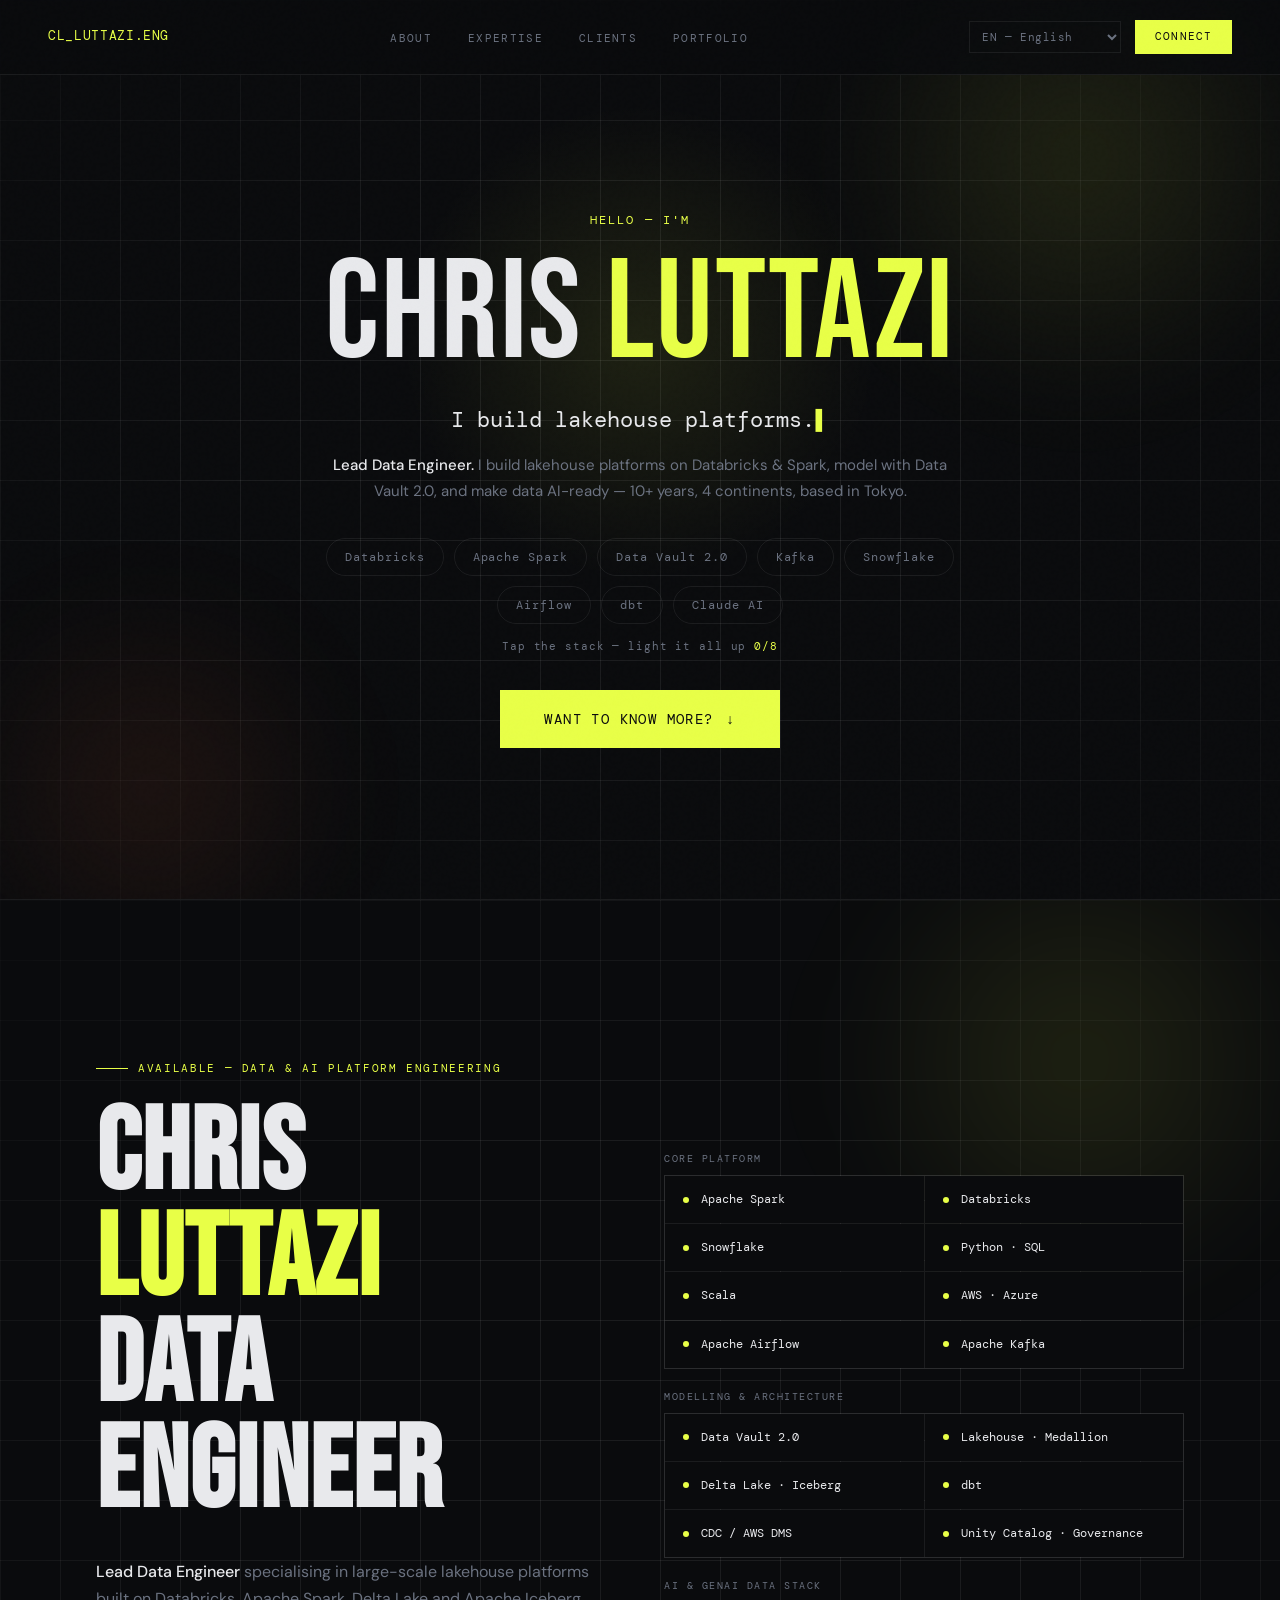
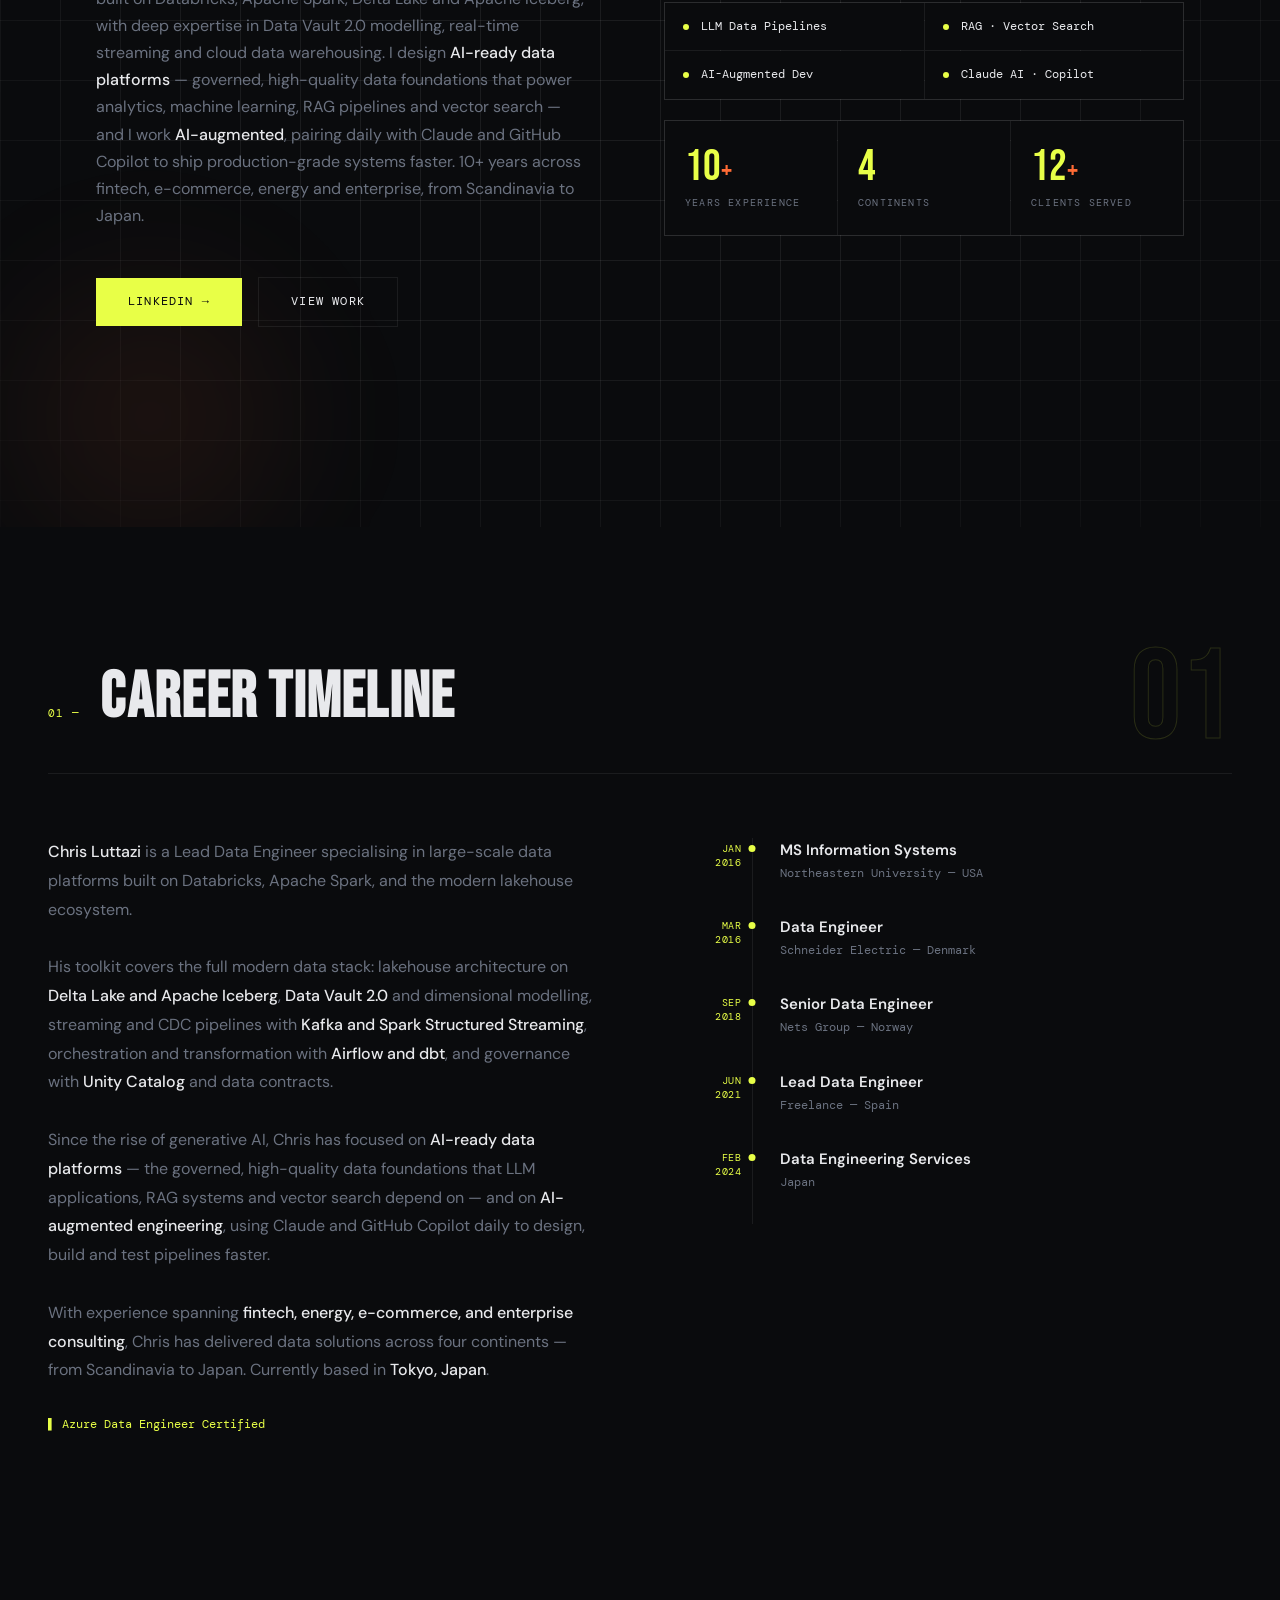
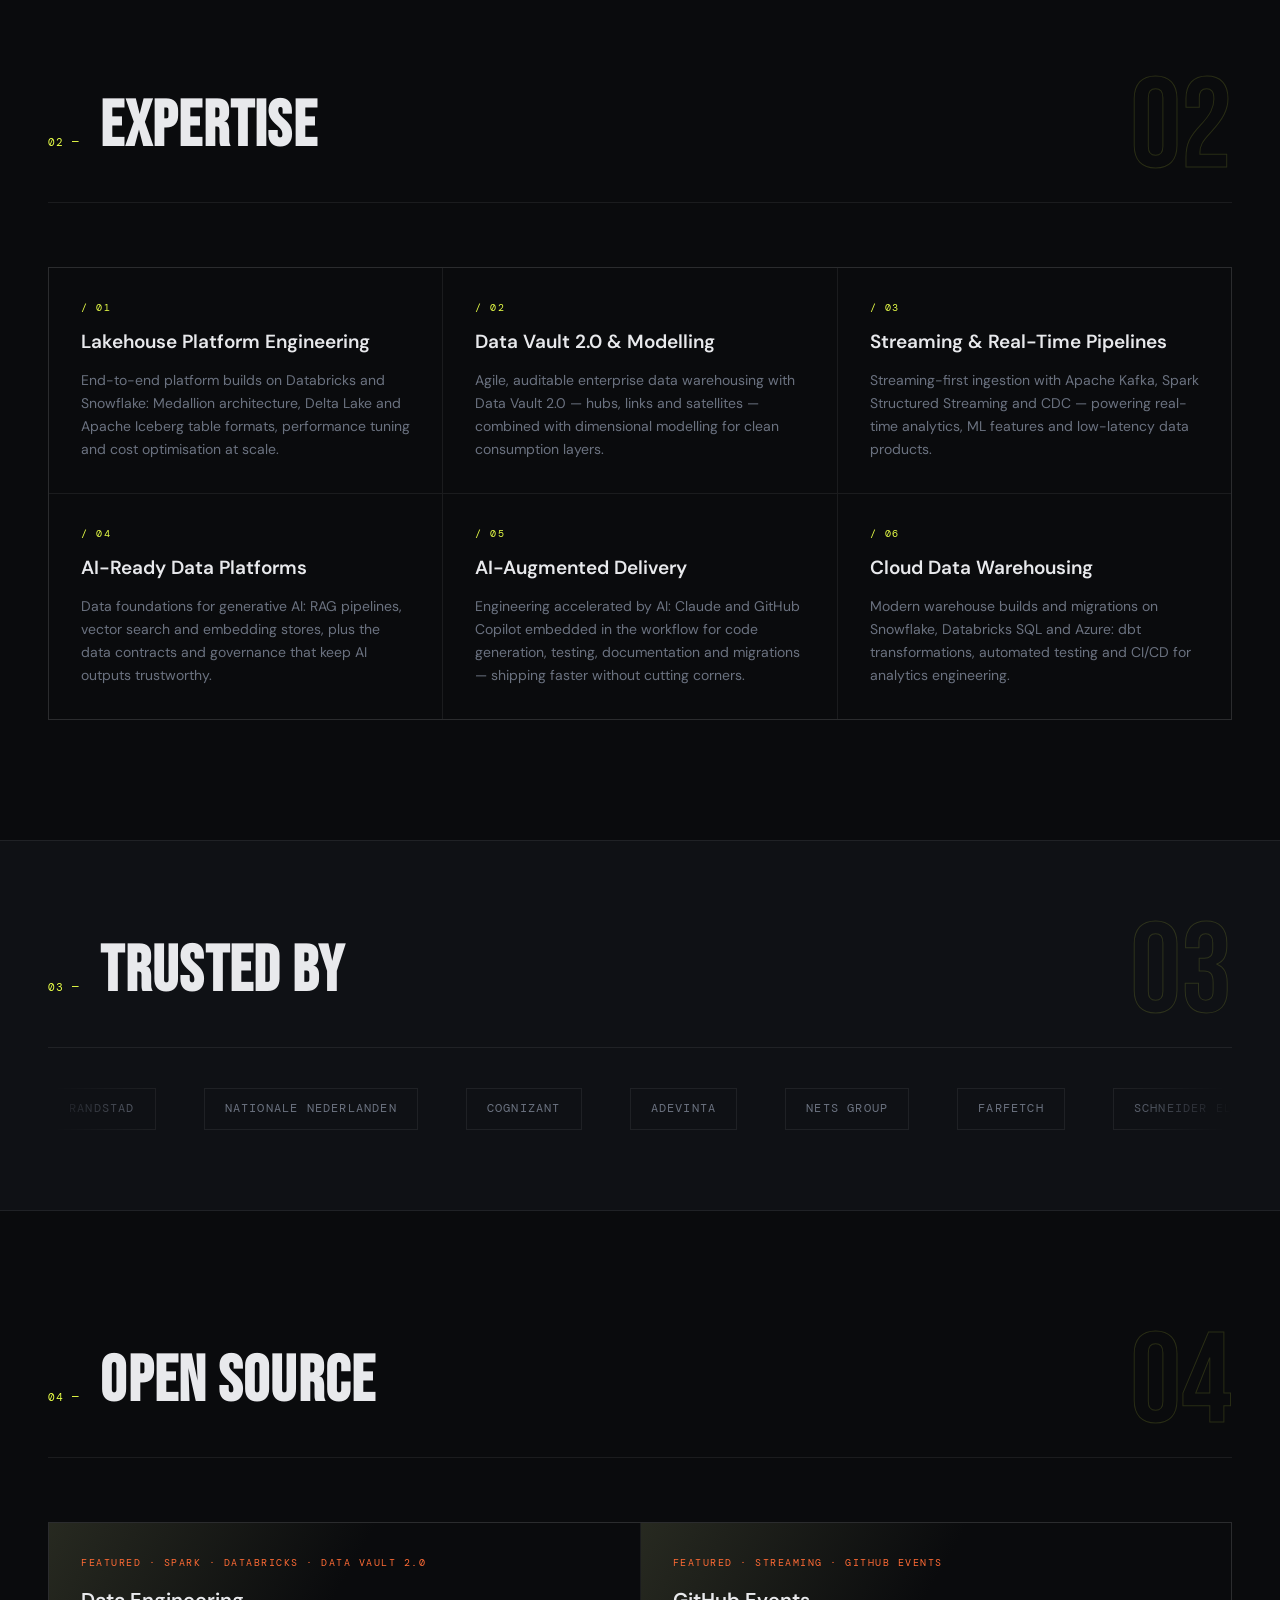
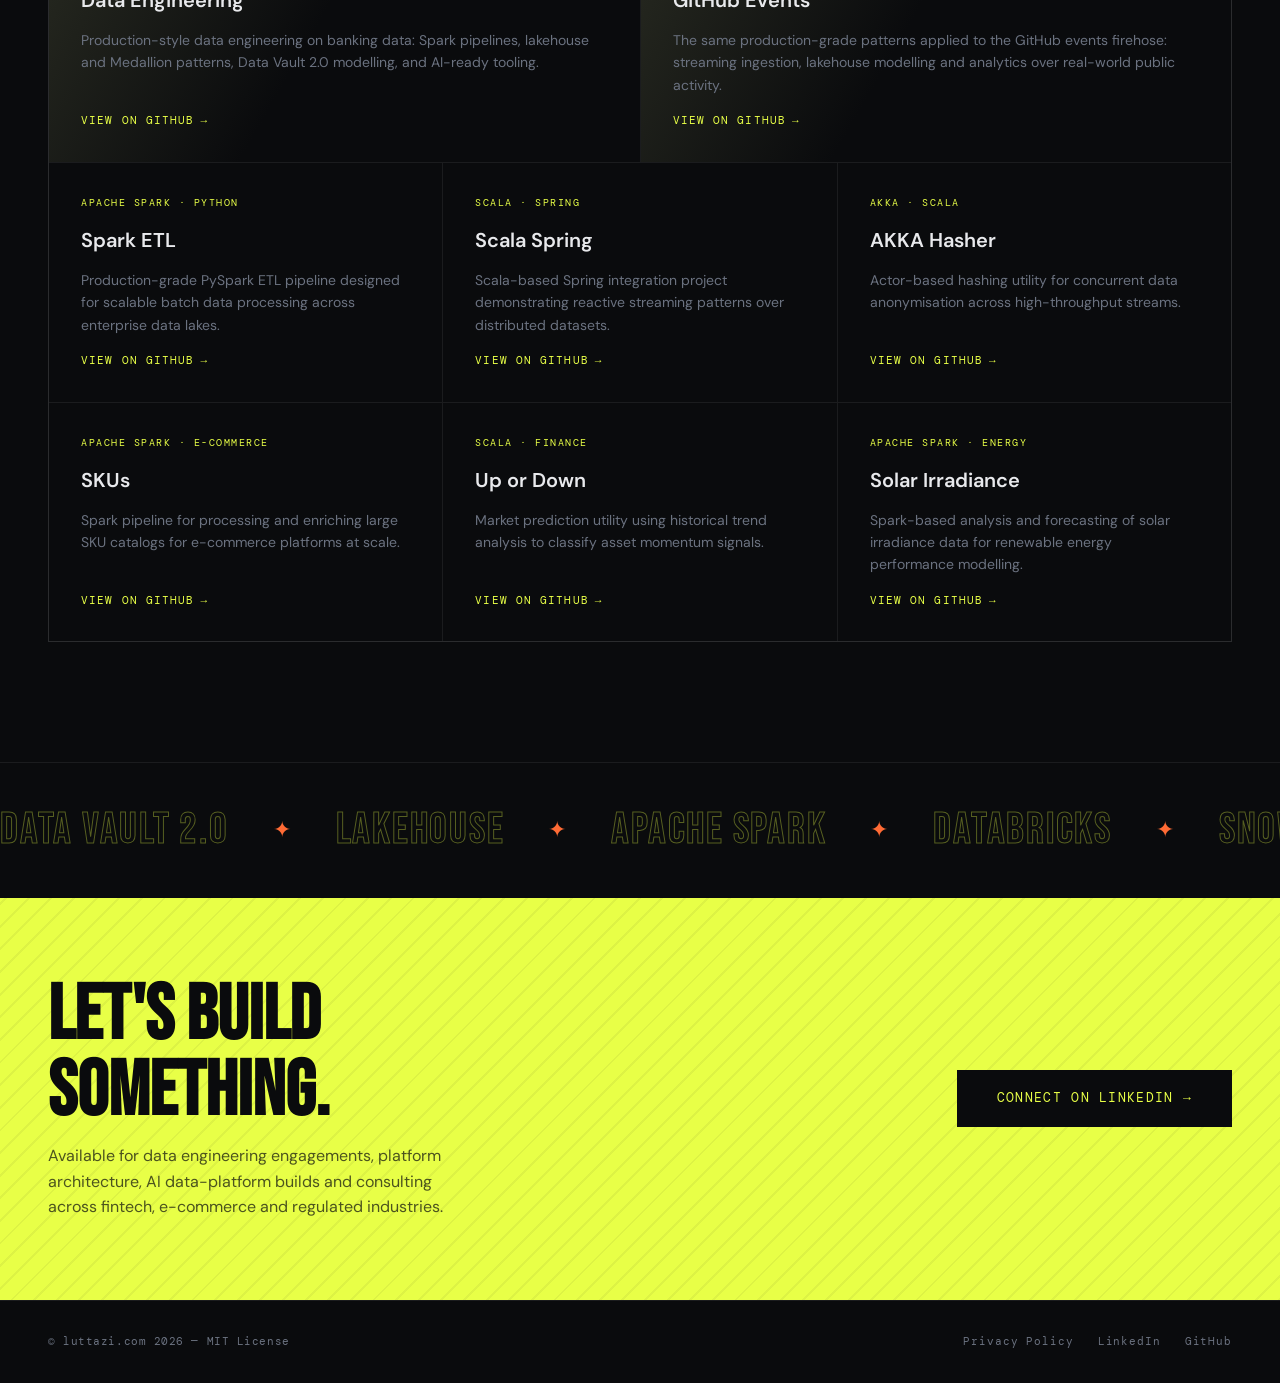
==== commit 96458fa6: "Add github-events repo as second featured portfolio card Switch the portfolio grid to a 6-column spa" ====
--- a/index.html
+++ b/index.html
@@ -918,7 +918,7 @@
   /* ── PORTFOLIO ──────────────────────────────── */
   .portfolio-grid {
     display: grid;
-    grid-template-columns: repeat(3, 1fr);
+    grid-template-columns: repeat(6, 1fr);
     gap: 1px;
     background: var(--border);
     border: 1px solid var(--border);
@@ -935,6 +935,7 @@
     color: inherit;
     position: relative;
     overflow: hidden;
+    grid-column: span 2;
   }
 
   .project-card::after {
@@ -959,7 +960,7 @@
   .project-card:hover .project-link { gap: 12px; }
 
   .project-card.featured {
-    grid-column: 1 / -1;
+    grid-column: span 3;
     background: linear-gradient(120deg, rgba(232,255,71,0.06), var(--bg) 45%);
   }
 
@@ -976,6 +977,7 @@
   .expertise-grid .fade-in:nth-child(5), .portfolio-grid .fade-in:nth-child(5) { transition-delay: 0.32s; }
   .expertise-grid .fade-in:nth-child(6), .portfolio-grid .fade-in:nth-child(6) { transition-delay: 0.4s; }
   .portfolio-grid .fade-in:nth-child(7) { transition-delay: 0.48s; }
+  .portfolio-grid .fade-in:nth-child(8) { transition-delay: 0.56s; }
 
   .project-tag {
     font-family: var(--mono);
@@ -1229,7 +1231,9 @@
     section { padding: 80px 24px; }
     .about-grid { grid-template-columns: 1fr; gap: 48px; }
     .expertise-grid { grid-template-columns: 1fr 1fr; }
-    .portfolio-grid { grid-template-columns: 1fr 1fr; }
+    .portfolio-grid { grid-template-columns: repeat(2, 1fr); }
+    .project-card { grid-column: span 1; }
+    .project-card.featured { grid-column: span 2; }
     #contact .inner { flex-direction: column; }
     footer { flex-direction: column; gap: 16px; text-align: center; }
     .hero-stats { grid-template-columns: repeat(3, 1fr); }
@@ -1240,6 +1244,7 @@
     .kw-scroll .kw-sep { font-size: 16px; }
     .expertise-grid { grid-template-columns: 1fr; }
     .portfolio-grid { grid-template-columns: 1fr; }
+    .project-card, .project-card.featured { grid-column: auto; }
     .stack-grid { grid-template-columns: 1fr 1fr; }
     .hero-title { font-size: 64px; }
     .hero-stats { grid-template-columns: 1fr 1fr; }
@@ -1538,7 +1543,13 @@
     <a class="project-card featured fade-in" href="https://github.com/cluttazi/data-engineering" target="_blank">
       <div class="project-tag">Featured · Spark · Databricks · Data Vault 2.0</div>
       <div class="project-title">Data Engineering</div>
-      <div class="project-desc">A growing collection of production-style data engineering work: Spark pipelines, lakehouse and Medallion patterns, Data Vault 2.0 modelling, and AI-ready data tooling.</div>
+      <div class="project-desc">Production-style data engineering on banking data: Spark pipelines, lakehouse and Medallion patterns, Data Vault 2.0 modelling, and AI-ready tooling.</div>
+      <div class="project-link" data-i18n="proj_view">View on GitHub</div>
+    </a>
+    <a class="project-card featured fade-in" href="https://github.com/cluttazi/github-events" target="_blank">
+      <div class="project-tag">Featured · Streaming · GitHub Events</div>
+      <div class="project-title">GitHub Events</div>
+      <div class="project-desc">The same production-grade patterns applied to the GitHub events firehose: streaming ingestion, lakehouse modelling and analytics over real-world public activity.</div>
       <div class="project-link" data-i18n="proj_view">View on GitHub</div>
     </a>
     <a class="project-card fade-in" href="https://github.com/cluttazi/spark-etl" target="_blank">
